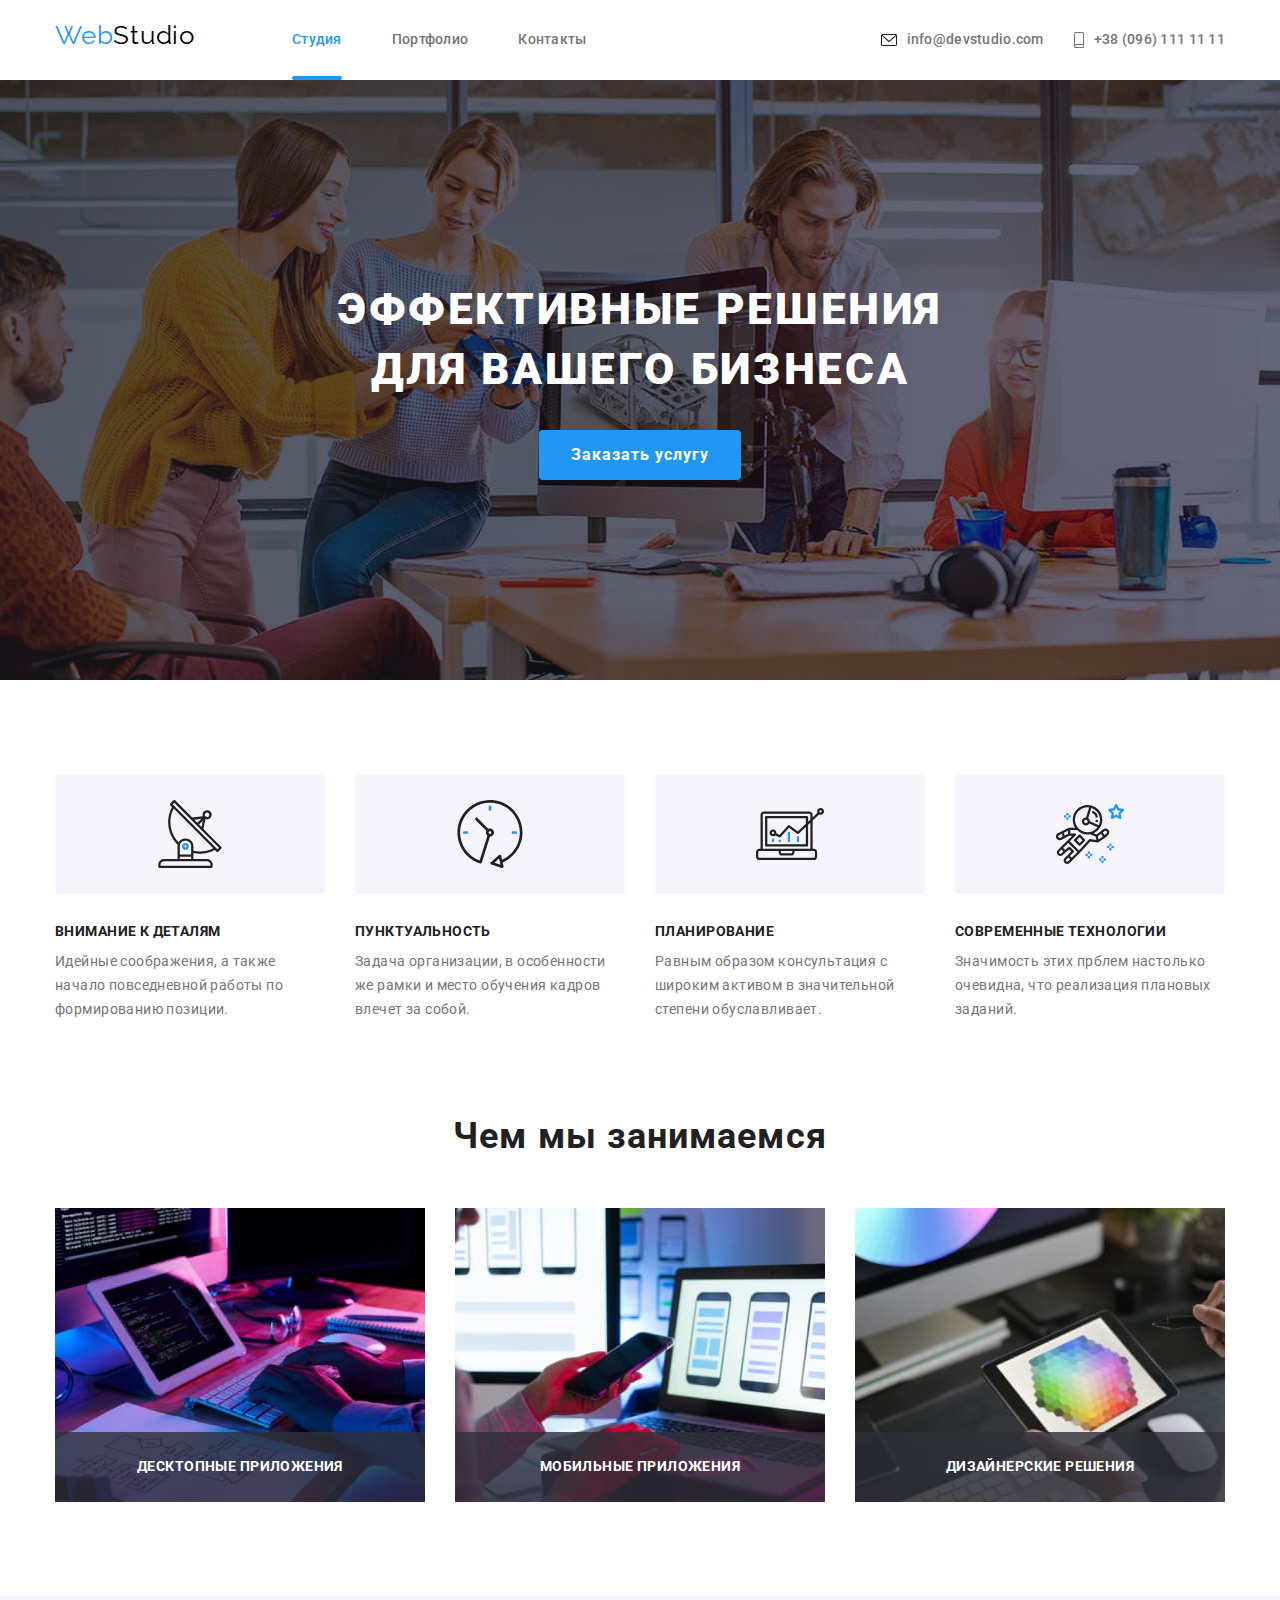
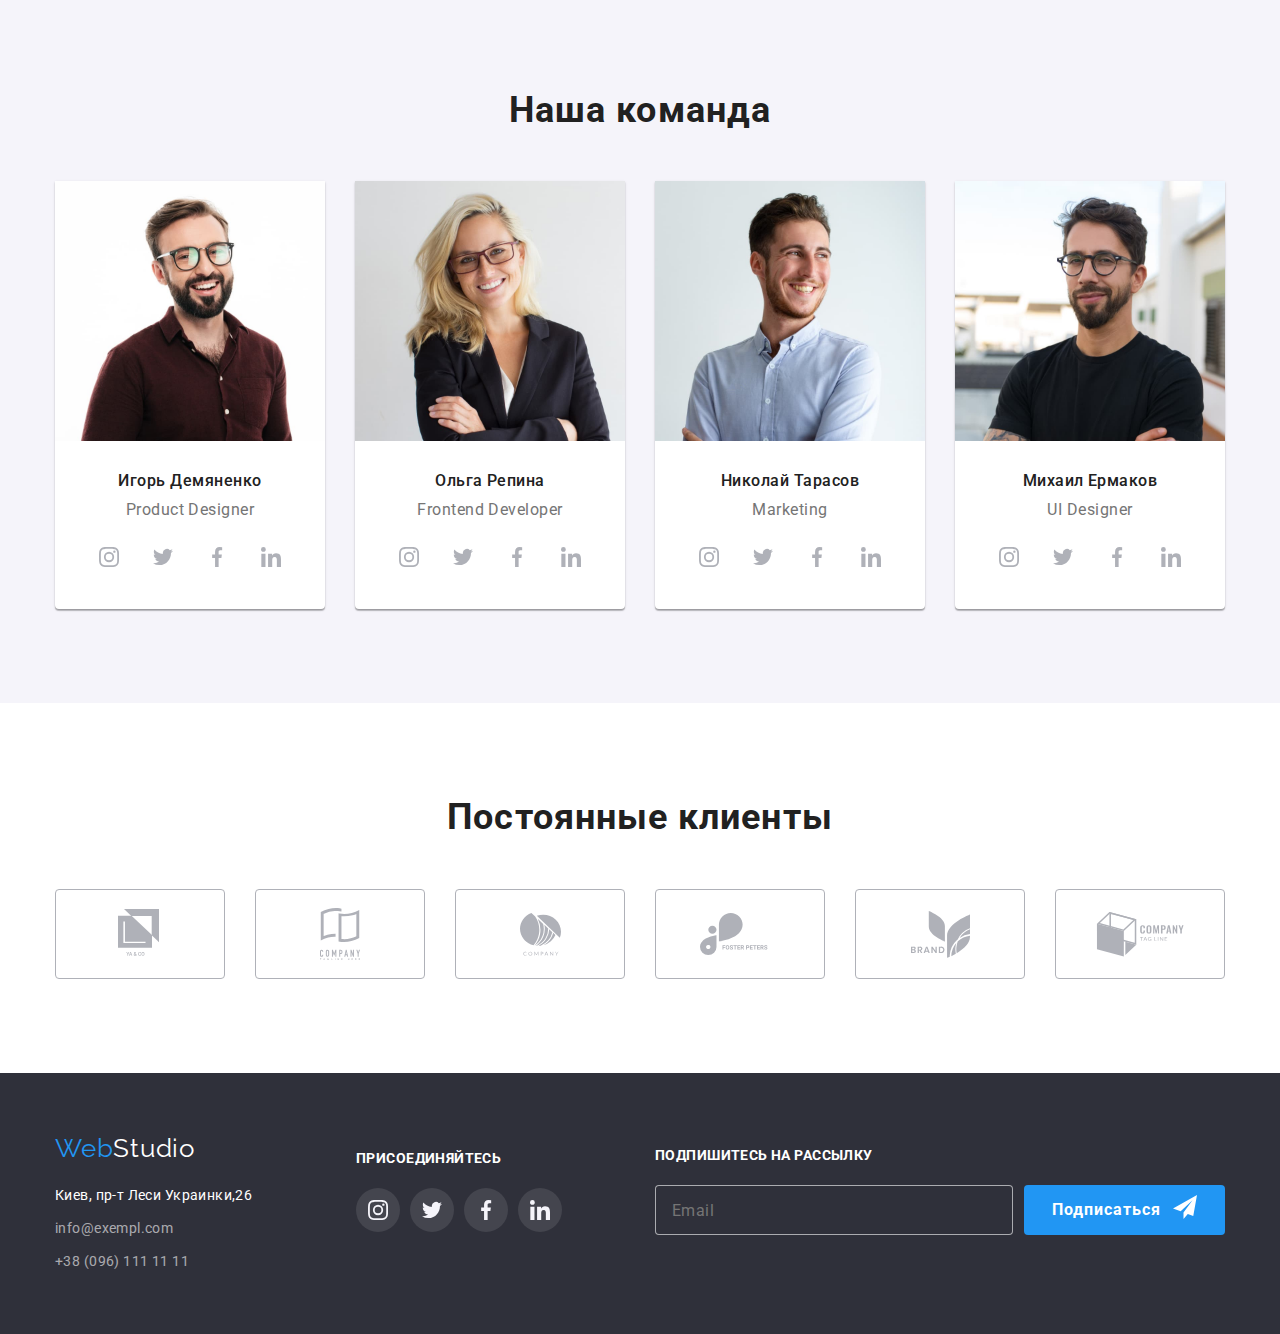
==== index.html @ 0fdde6a4 "activity" ====
<!DOCTYPE html>
<html lang="ru">
  <head>
    <meta charset="UTF-8" />
    <meta name="viewport" content="width=device-width, initial-scale=1.0" />
    <title>Веб студия. Главная</title>
    <link
      href="https://fonts.googleapis.com/css2?family=Raleway:wght@700&family=Roboto:wght@400;500;700;900&display=swap"
      rel="stylesheet"
    />
    <link
      href="https://cdnjs.cloudflare.com/ajax/libs/modern-normalize/1.0.0/modern-normalize.min.css"
      rel="stylesheet"
    />
    <!-- параметр - fallback - заменен параметром swap в линке на гугл фонт.-->
    <!-- link rel="stylesheet" href="./css/normalize.css" /   -->
    <link rel="stylesheet" href="./css/common.css" />
    <link rel="stylesheet" href="./css/main.css" />
    <link rel="stylesheet" href="./css/modal-w-1.css" />
  </head>

  <body>
    <!-- Шапка страницы -->
    <header class="page-header">
      <div class="container page-header__menu-nv">
        <!-- site-nav - Главная навигация -->
        <nav>
          <!-- logo Логотип, всегда ссылка -->
          <a href="./" lang="en" class="logo page-header__logo"
            >Web<span class="logo--black">Studio</span></a
          >
          <!-- site-nav - Ссылки на другие страницы или разделы текущей -->
          <ul class="list page-header__site-nav">
            <li class="page-header__li-site-nav">
              <a class="link page-header__current" href="./index.html"
                >Студия</a
              >
            </li>
            <li class="page-header__li-site-nav">
              <a class="link" href="./html/portfolio.html">Портфолио</a>
            </li>
            <li class="page-header__li-site-nav">
              <a class="link" href="./">Контакты</a>
            </li>
          </ul>
        </nav>

        <!-- aus-nav, Contats -->
        <ul class="page-header__aus-nav list">
          <li class="page-header__ms">
            <a href="mailto:info@devstudio.com" class="link page-header__em">
              <svg class="page-header__icon-em" width="16" height="12">
                <use href="./images/main/sprite-cl-gn.svg#envelope"></use>
              </svg>
              info@devstudio.com
            </a>
          </li>
          <li class="page-header__ms">
            <a href="tel:+380961111111" class="link page-header__sf">
              <svg class="page-header__icon-sf" width="10" height="16">
                <use href="./images/main/sprite-cl-gn.svg#smartphone"></use>
              </svg>
              +38 (096) 111 11 11
            </a>
          </li>
        </ul>
      </div>
    </header>

    <!-- Уникальный контент страницы -->
    <main>
      <!-- Hero - Секция главная -->
      <section class="hero">
        <!--*розташування дає різницю*/-->
        <h1 class="hero-title">
          ЭФФЕКТИВНЫЕ РЕШЕНИЯ<br />
          ДЛЯ ВАШЕГО БИЗНЕСА
        </h1>
        <!-- order - Отображение кнопки  или-->
        <!-- service - Указываем ссыпку  без href=  -->
        <a href="#" class="butn" data-modal-open>Заказать услугу</a>
      </section>
      <!-- section advantage  - Секция преимуществ -->

      <section class="advntg">
        <div class="container">
          <ul class="list ul-advantage">
            <li class="li-advantage list-item-adv antenna">
              <h3 class="advantage-title">ВНИМАНИЕ К ДЕТАЛЯМ</h3>
              <p>
                Идейные соображения, а также начало повседневной работы по
                формированию позиции.
              </p>
            </li>
            <li class="li-advantage list-item-adv clock">
              <h3 class="advantage-title">ПУНКТУАЛЬНОСТЬ</h3>
              <p>
                Задача организации, в особенности же рамки и место обучения
                кадров влечет за собой.
              </p>
            </li>
            <li class="li-advantage list-item-adv diagram">
              <h3 class="advantage-title">ПЛАНИРОВАНИЕ</h3>
              <p>
                Равным образом консультация с широким активом в значительной
                степени обуславливает.
              </p>
            </li>
            <li class="li-advantage list-item-adv astronaut">
              <h3 class="advantage-title">СОВРЕМЕННЫЕ ТЕХНОЛОГИИ</h3>
              <p>
                Значимость этих прблем настолько очевидна, что реализация
                плановых заданий.
              </p>
            </li>
          </ul>
        </div>
      </section>

      <!-- section work -->

      <section class="activity">
        <div class="container">
          <h2 class="section-title">Чем мы занимаемся</h2>
          <ul class="list activity__ul">
            <li class="activity__li img">
              <img
                src="./images/21.jpg"
                alt="Программист за работой, использует планшет, рукопись, набирая команды на клавиатуре."
                width="370"
              />
              <p class="label-work">ДЕСКТОПНЫЕ ПРИЛОЖЕНИЯ</p>
              <!--  -->
            </li>
            <li class="activity__li img">
              <img
                src="./images/22.jpg"
                alt="Человек держит в руках айфон и работает на ноутбуке."
                width="370"
              />
              <p class="label-work">МОБИЛЬНЫЕ ПРИЛОЖЕНИЯ</p>
              <!--  -->
            </li>
            <li class="activity__li img">
              <img
                src="./images/23.jpg"
                alt="Дизайнер держит в руках планшет и выбирает цвет из изображенной палитры цветов."
                width="370"
              />
              <p class="label-work">ДИЗАЙНЕРСКИЕ РЕШЕНИЯ</p>
              <!--  -->
            </li>
          </ul>
        </div>
      </section>

      <!-- section staff -->
      <section class="section-staff">
        <div class="container">
          <!--*розташування дає різницю*/-->
          <h2 class="section-title">Наша команда</h2>
          <ul class="list lu-staff">
            <li class="li-staff outline-staff img">
              <img
                src="./images/31.jpg"
                alt="Фотография Игоря Демяненко Product Designer."
                width="270"
              />
              <div class="staff-pr max-wd">
                <h3 class="staff-title">Игорь Демяненко</h3>
                <p class="staff-p">Product Designer</p>

                <!--soc icon-->
                <ul class="list social">
                  <li class="social__item">
                    <a
                      class="social__link social--link-color"
                      href="https://instagram.com"
                      target="_blank"
                      rel="noopener noreferrer"
                      aria-label="ссылка Инстаграм"
                    >
                      <svg class="social__icon">
                        <use
                          href="./images/main/sprite.svg#instagram-grey"
                        ></use>
                      </svg>
                    </a>
                  </li>
                  <li class="social__item">
                    <a
                      class="social__link social--link-color"
                      href="https://twitter.com"
                      target="_blank"
                      rel="noopener noreferrer"
                      aria-label="ссылка Твиттер"
                    >
                      <svg class="social__icon">
                        <use href="./images/main/sprite.svg#twitter-grey"></use>
                      </svg>
                    </a>
                  </li>
                  <li class="social__item">
                    <a
                      class="social__link social--link-color"
                      href="https://facebook.com"
                      target="_blank"
                      rel="noopener noreferrer"
                      aria-label="ссылка Фейсбук"
                    >
                      <svg class="social__icon">
                        <use
                          href="./images/main/sprite.svg#facebook-grey"
                        ></use>
                      </svg>
                    </a>
                  </li>
                  <li class="social__item">
                    <a
                      class="social__link social--link-color"
                      href="https://linkedin.com"
                      target="_blank"
                      rel="noopener noreferrer"
                      aria-label="ссылка Линкедин"
                    >
                      <svg class="social__icon">
                        <use
                          href="./images/main/sprite.svg#linkedin-grey"
                        ></use>
                      </svg>
                    </a>
                  </li>
                </ul>
              </div>
            </li>
            <!--end soc icon -->
            <li class="li-staff outline-staff img">
              <img
                src="./images/32.jpg"
                alt="Фотография Ольги Репиной Frontend Developer."
                width="270"
              />
              <div class="staff-pr max-wd">
                <h3 class="staff-title">Ольга Репина</h3>
                <p class="staff-p">Frontend Developer</p>

                <!--soc icon-->
                <ul class="list social">
                  <li class="social__item">
                    <a
                      class="social__link social--link-color"
                      href="https://instagram.com"
                      target="_blank"
                      rel="noopener noreferrer"
                      aria-label="ссылка Инстаграм"
                    >
                      <svg class="social__icon">
                        <use
                          href="./images/main/sprite.svg#instagram-grey"
                        ></use>
                      </svg>
                    </a>
                  </li>
                  <li class="social__item">
                    <a
                      class="social__link social--link-color"
                      href="https://twitter.com"
                      target="_blank"
                      rel="noopener noreferrer"
                      aria-label="ссылка Твиттер"
                    >
                      <svg class="social__icon">
                        <use href="./images/main/sprite.svg#twitter-grey"></use>
                      </svg>
                    </a>
                  </li>
                  <li class="social__item">
                    <a
                      class="social__link social--link-color"
                      href="https://facebook.com"
                      target="_blank"
                      rel="noopener noreferrer"
                      aria-label="ссылка Фейсбук"
                    >
                      <svg class="social__icon">
                        <use
                          href="./images/main/sprite.svg#facebook-grey"
                        ></use>
                      </svg>
                    </a>
                  </li>
                  <li class="social__item">
                    <a
                      class="social__link social--link-color"
                      href="https://linkedin.com"
                      target="_blank"
                      rel="noopener noreferrer"
                      aria-label="ссылка Линкедин"
                    >
                      <svg class="social__icon">
                        <use
                          href="./images/main/sprite.svg#linkedin-grey"
                        ></use>
                      </svg>
                    </a>
                  </li>
                </ul>
              </div>
            </li>
            <!--end soc icon -->

            <li class="li-staff outline-staff img">
              <img
                src="./images/33.jpg"
                alt="Фотография Николая Тарасова Marketing."
                width="270"
              />
              <div class="staff-pr max-wd">
                <h3 class="staff-title">Николай Тарасов</h3>
                <p class="staff-p">Marketing</p>

                <!--soc icon-->
                <ul class="list social">
                  <li class="social__item">
                    <a
                      class="social__link social--link-color"
                      href="https://instagram.com"
                      target="_blank"
                      rel="noopener noreferrer"
                      aria-label="ссылка Инстаграм"
                    >
                      <svg class="social__icon">
                        <use
                          href="./images/main/sprite.svg#instagram-grey"
                        ></use>
                      </svg>
                    </a>
                  </li>
                  <li class="social__item">
                    <a
                      class="social__link social--link-color"
                      href="https://twitter.com"
                      target="_blank"
                      rel="noopener noreferrer"
                      aria-label="ссылка Твиттер"
                    >
                      <svg class="social__icon">
                        <use href="./images/main/sprite.svg#twitter-grey"></use>
                      </svg>
                    </a>
                  </li>
                  <li class="social__item">
                    <a
                      class="social__link social--link-color"
                      href="https://facebook.com"
                      target="_blank"
                      rel="noopener noreferrer"
                      aria-label="ссылка Фейсбук"
                    >
                      <svg class="social__icon">
                        <use
                          href="./images/main/sprite.svg#facebook-grey"
                        ></use>
                      </svg>
                    </a>
                  </li>
                  <li class="social__item">
                    <a
                      class="social__link social--link-color"
                      href="https://linkedin.com"
                      target="_blank"
                      rel="noopener noreferrer"
                      aria-label="ссылка Линкедин"
                    >
                      <svg class="social__icon">
                        <use
                          href="./images/main/sprite.svg#linkedin-grey"
                        ></use>
                      </svg>
                    </a>
                  </li>
                </ul>
              </div>
            </li>
            <!--end soc icon -->

            <li class="li-staff outline-staff img">
              <img
                src="./images/34.jpg"
                alt="Фотография Михаила Ермакова UI Designer."
                width="270"
              />
              <div class="staff-pr max-wd">
                <h3 class="staff-title">Михаил Ермаков</h3>
                <p class="staff-p">UI Designer</p>

                <!--soc icon-->
                <ul class="list social">
                  <li class="social__item">
                    <a
                      class="social__link social--link-color"
                      href="https://instagram.com"
                      target="_blank"
                      rel="noopener noreferrer"
                      aria-label="ссылка Инстаграм"
                    >
                      <svg class="social__icon">
                        <use
                          href="./images/main/sprite.svg#instagram-grey"
                        ></use>
                      </svg>
                    </a>
                  </li>
                  <li class="social__item">
                    <a
                      class="social__link social--link-color"
                      href="https://twitter.com"
                      target="_blank"
                      rel="noopener noreferrer"
                      aria-label="ссылка Твиттер"
                    >
                      <svg class="social__icon">
                        <use href="./images/main/sprite.svg#twitter-grey"></use>
                      </svg>
                    </a>
                  </li>
                  <li class="social__item">
                    <a
                      class="social__link social--link-color"
                      href="https://facebook.com"
                      target="_blank"
                      rel="noopener noreferrer"
                      aria-label="ссылка Фейсбук"
                    >
                      <svg class="social__icon">
                        <use
                          href="./images/main/sprite.svg#facebook-grey"
                        ></use>
                      </svg>
                    </a>
                  </li>
                  <li class="social__item">
                    <a
                      class="social__link social--link-color"
                      href="https://linkedin.com"
                      target="_blank"
                      rel="noopener noreferrer"
                      aria-label="ссылка Линкедин"
                    >
                      <svg class="social__icon">
                        <use
                          href="./images/main/sprite.svg#linkedin-grey"
                        ></use>
                      </svg>
                    </a>
                  </li>
                </ul>
              </div>
            </li>
            <!--end soc icon -->
          </ul>
        </div>
      </section>

      <!-- секція клієнтів -->
      <section class="clients">
        <div class="container">
          <h2 class="section-title">Постоянные клиенты</h2>
          <ul class="list clients__list">
            <li class="clients__item">
              <a
                class="clients__link"
                href="./index.html"
                target="_blank"
                rel="noopener noreferrer"
                aria-label="ссылка YA&CO"
              >
                <svg class="clients__icon-o">
                  <use href="./images/main/sprite-cl-gn.svg#logo-1"></use>
                </svg>
              </a>
            </li>

            <li class="clients__item">
              <a
                class="clients__link"
                href="./index.html"
                target="_blank"
                rel="noopener noreferrer"
                aria-label="ссылка COMPANY  TAGLINE HERE"
              >
                <svg class="clients__icon-t">
                  <use href="./images/main/sprite-cl-gn.svg#logo-2"></use>
                </svg>
              </a>
            </li>
            <li class="clients__item">
              <a
                class="clients__link"
                href="./index.html"
                target="_blank"
                rel="noopener noreferrer"
                aria-label="ссылка COMPANY"
              >
                <svg class="clients__icon-th">
                  <use href="./images/main/sprite-cl-gn.svg#logo-3"></use>
                </svg>
              </a>
            </li>
            <li class="clients__item">
              <a
                class="clients__link"
                href="./index.html"
                target="_blank"
                rel="noopener noreferrer"
                aria-label="ссылка FOSTER PETERS"
              >
                <svg class="clients__icon-fr">
                  <use href="./images/main/sprite-cl-gn.svg#logo-4"></use>
                </svg>
              </a>
            </li>
            <li class="clients__item">
              <a
                class="clients__link"
                href="./index.html"
                target="_blank"
                rel="noopener noreferrer"
                aria-label="ссылка BREND"
              >
                <svg class="clients__icon-fv">
                  <use href="./images/main/sprite-cl-gn.svg#logo-5"></use>
                </svg>
              </a>
            </li>
            <li class="clients__item">
              <a
                class="clients__link"
                href="./index.html"
                target="_blank"
                rel="noopener noreferrer"
                aria-label="ссылка COMPANY TAG LINES"
              >
                <svg class="clients__icon-sx">
                  <use href="./images/main/sprite-cl-gn.svg#logo-6"></use>
                </svg>
              </a>
            </li>
          </ul>
        </div>
      </section>
      <!---->
    </main>

    <!-- Подвал страницы -->
    <footer class="page-footer">
      <div class="container flexbox">
        <!-- Адрес и контакты -->
        <div class="block-adr">
          <a href="./" lang="en" class="logo page-footer__logo"
            >Web<span class="logo--white">Studio</span></a
          >
          <address class="block-adr__address">
            <span>Киев, пр-т Леси Украинки,26</span>
            <a href="mailto:info@exempl.com" class="block-adr__aus-footer"
              >info@exempl.com</a
            >
            <a href="tel:+380961111111" class="block-adr__aus-footer"
              >+38 (096) 111 11 11</a
            >
          </address>
        </div>
        <!-- соц. контакты, ПРИЗИВ -->
        <div>
          <div class="list soccontact">
            <b class="soccontact__title">ПРИСОЕДИНЯЙТЕСЬ</b>

            <div class="flexbox">
              <ul class="list socialf">
                <li class="socialf__item">
                  <a
                    class="socialf__link socialf--link-color"
                    href="https://instagram.com"
                    target="_blank"
                    rel="noopener noreferrer"
                    aria-label="ссылка Инстаграм"
                  >
                    <svg class="socialf__icon">
                      <use href="./images/main/sprite.svg#instagram-grey"></use>
                    </svg>
                  </a>
                </li>
                <li class="socialf__item">
                  <a
                    class="socialf__link socialf--link-color"
                    href="https://twitter.com"
                    target="_blank"
                    rel="noopener noreferrer"
                    aria-label="ссылка Твиттер"
                  >
                    <svg class="socialf__icon">
                      <use href="./images/main/sprite.svg#twitter-grey"></use>
                    </svg>
                  </a>
                </li>
                <li class="socialf__item">
                  <a
                    class="socialf__link socialf--link-color"
                    href="https://facebook.com"
                    target="_blank"
                    rel="noopener noreferrer"
                    aria-label="ссылка Фейсбук"
                  >
                    <svg class="socialf__icon">
                      <use href="./images/main/sprite.svg#facebook-grey"></use>
                    </svg>
                  </a>
                </li>
                <li class="socialf__item">
                  <a
                    class="socialf__link socialf--link-color"
                    href="https://linkedin.com"
                    target="_blank"
                    rel="noopener noreferrer"
                    aria-label="ссылка Линкедин"
                  >
                    <svg class="socialf__icon">
                      <use href="./images/main/sprite.svg#linkedin-grey"></use>
                    </svg>
                  </a>
                </li>
              </ul>
            </div>
          </div>
        </div>
        <div class="list telegram-contact">
          <b class="telegram-title">ПОДПИШИТЕСЬ НА РАССЫЛКУ</b>
          <div class="body-telegram">
            <form action="#" id="form" method="POST">
              <label for="user-telegram">
                <input
                  type="telegram"
                  name="user-telegram"
                  id="user-telegram"
                  class="box-telegram font-telegram"
                  placeholder="Email"
                  pattern="^[a-z\s]+@"
                  autocomplete="off"
                  required
                />
              </label>

              <form action="https://web.telegram.org">
                <button type="submit" class="filter-btn__btn-p">
                  Подписаться
                  <svg class="icon-send" width="24" height="24">
                    <use href="./images/main/sprite-form.svg#icon-send"></use>
                  </svg>
                </button>
              </form>
            </form>
          </div>
        </div>
      </div>
    </footer>

    <!-- модальне вікно, скрипт JS в modal.js-->

    <div class="backdrop is-hidden" data-modal>
      <div class="modal-w">
        <div class="content-modal">
          <button class="button__modal-close" data-modal-close="">
            <svg class="icon-modal-close" width="11" height="11">
              <use href="./images/main/sprite-cl-gn.svg#closelink"></use>
            </svg>
          </button>
          <p class="modal-title">Оставьте свои данные, мы вам перезвоним</p>

          <!--  ***  ***   -->
          <form action="#" method="POST">
            <div class="flexbox-modal">
              <label for="user-name" class="form">
                <!-- for="user-name" відповідний  id="user-name"  -->
                <span class="form__field">Имя</span>
                <input
                  type="user-name"
                  name="user-name"
                  id="user-name"
                  class="form__input form__field-m"
                  placeholder=" "
                  pattern="^[A-Za-zА-Яа-яЁё\s]+$"
                  autocomplete="off"
                  required
                />
                <svg
                  class="form__field-icon form--black-shedow"
                  width="18"
                  height="18"
                >
                  <use
                    href="./images/main/sprite-form.svg#person-black-18dp"
                  ></use>
                </svg>
              </label>

              <label for="user-tel" class="form">
                <span class="form__field">Телефон</span>
                <input
                  type="user-tel"
                  name="user-tel"
                  id="user-tel"
                  class="form__input form__field-m"
                  placeholder=""
                  pattern="\+?[0-9\s\-\(\)]+"
                  autocomplete="off"
                  required
                />
                <!--  value="tel:+380"   -->
                <svg
                  class="form__field-icon form--black-shedow"
                  width="18"
                  height="18"
                >
                  <use
                    href="./images/main/sprite-form.svg#phone-black-18dp"
                  ></use>
                </svg>
              </label>

              <label for="user-email" class="form">
                <span class="form__field">Почта</span>
                <input
                  type="user-email"
                  name="user-email"
                  id="user-email"
                  class="form__input form__field-m"
                  placeholder=" "
                  pattern="([a-z0-9_-]+\.)*[a-z0-9_-]+@[a-z0-9_-]+(\.[a-z0-9_-]+)*\.[a-z]{2,6}$"
                  autocomplete="off"
                  required
                />
                <svg
                  class="form__field-icon form--black-shedow"
                  width="18"
                  height="18"
                >
                  <use
                    href="./images/main/sprite-form.svg#email-black-18dp"
                  ></use>
                </svg>
              </label>

              <label for="user-message" class="form">
                <span class="form__field">Комментарий</span>
                <textarea
                  class="form__input form__input-message form__field-m"
                  type="user-message"
                  id="user-message"
                  name="user-message"
                  placeholder="Введите текст"
                ></textarea>
              </label>
            </div>
            <!-- <label for="checkbox" class="checkbox-label"> 
              <input type="checkbox" class="checkbox visually-hidden" id="checkbox" checked /> -->
            <!--<div class="fieldset">
                  <input type="radio" name="" id="" />
                  <input type="radio" name="" id="" />
                  <input type="radio" name="" id="" />
                  </div> -->
            <!--<input type="range" min="10" max="40" step="5" name="" id="" value="20"/> -->
            <!--<input type="number" name="" id="" /> -->
            <!--<select name="" id="">
                    <option value="">1</option>"></option>
                    <option value="">2</option>"></option>
                    <option value="">3</option>"></option>
                  </select> -->
            <div>
              <label for="user-checkbox" class="form form__input-checkbox">
                <input
                  class="form__input form__input-checkbox visually-hidden form__checkbox form__field checked"
                  type="user-checkbox"
                  name="user-checkbox"
                  id="user-checkbox "
                />

                <svg class="form__checkbox" width="16" height="16">
                  <use href="./images/main/sprite-form.svg#icon-checkbox"></use>
                  <!-- class="form__checkbox visually-hidden form__check"-->
                </svg>
                <svg
                  class="form__check visually-hidden form__checkbox"
                  width="16"
                  height="16"
                >
                  <use href="./images/main/sprite-form.svg#icon-check"></use>
                </svg>

                <span class="form form__text-checkbox"
                  >Соглашаюсь с рассылкой и принимаю
                  <a href="#" class="form form--link-accent"
                    >Условия договора</a
                  ></span
                >
                <div class="checked"></div>
              </label>
            </div>
            <!--  <button type="button" data-modal-close>закрить</button> -->
            <button type="submit" class="butn butn__shedow butn__submit">
              Отправить
            </button>
          </form>
        </div>
        <!--  *** end ***   -->
      </div>
    </div>

    <!--  скрипт JS в modal.js    -->
    <script src="./js/modal.js"></script>
  </body>
</html>

<!-- абсолютные пути
                  <img src="https://www.figma.com/file/VQ02IIL57fc33U4GP1WEdf/Web-Studio-Version-2.0?node-id=1572%3A136"
                
                  <img src="https://www.figma.com/file/VQ02IIL57fc33U4GP1WEdf/Web-Studio-Version-2.0?node-id=1572%3A141"
             
                  <img src="https://www.figma.com/file/VQ02IIL57fc33U4GP1WEdf/Web-Studio-Version-2.0?node-id=1572%3A146"
    
                  <img src="https://www.figma.com/file/VQ02IIL57fc33U4GP1WEdf/Web-Studio-Version-2.0?node-id=1572%3A155"
                  
                  <img src="https://www.figma.com/file/VQ02IIL57fc33U4GP1WEdf/Web-Studio-Version-2.0?node-id=1572%3A183"
               
                  <img src="https://www.figma.com/file/VQ02IIL57fc33U4GP1WEdf/Web-Studio-Version-2.0?node-id=1572%3A211"
               <img src="https://www.figma.com/file/VQ02IIL57fc33U4GP1WEdf/Web-Studio-Version-2.0?node-id=1572%3A239"  -->
---- css/common.css ----
:root {
  /*як селектор html для index.html
  Робимо об'яву своїх перемінних:*/
  --primary-text-color: #212121;
  --title-text-color: #757575;
  --accent-color: #2196f3;
  --primary-white-color: #ffffff;

  --secondary-bckgr-color: #2f303a;
  --secondary-grey-color: rgba(255, 255, 255, 0.6);
  --social-grey-color:  rgba(255, 255, 255, 0.1);
  --field-color:  rgba(47, 48, 58, 0.8);
  --thumb-c-color: rgba(33, 150, 243, 0.9);  /* Голубой #2196f3 (33, 150, 243) 90% */
 
  --secondary-black-color: #000000;
  --button-bckgr-color: #f5f4fa;
  --social-color: #AFB1B8;
  --no-color: #00; /* 00 - полностью прозрачный */
  --noel-color: rgba(0, 0, 0, 0.1);
  --butn-background: #E5E5E5;

  --timing-function:  cubic-bezier(0.4, 0, 0.2, 1);
}


body {
  background-color: var(--primary-white-color);
  color: var(--title-text-color);

  font-family: Roboto, Raleway, sans-serif;
  /*щрифт без насічок*/
  /*letter-spacing: 0.15em;   Унаслідковуване*/
}

.container {
  /*  центрування  */
  /*margin: 0 auto;*/
  margin-left: auto;
  margin-right: auto;
  width: 1200px; /* 1170 + 15 + 15 */
  padding-left: 15px;
  padding-right: 15px;


  /*outline: 2px solid tomato; /* слой */
  /* background-color: #fffbbb; / завжди використовуватити в роботі з container*/
}
.page-header{
  
}
/*  margin: 0 auto;  */

img {
  /*зняти margin в картиках*/
  display: block;
  max-width: 100%;
  height: auto;
}
a {
  text-decoration: none;
}

/*{ display: inline-block; /Превращает любой элемент в строчный, простой  текст */

/**** Site-nav  */
.page-header__menu-nv {
  position: relative;     /*модальне вікго ? */
  display: flex;
  height: 80px;
  align-items: center;
}

.list {
  padding: 0; /* або пройтись через ліву крайню кнопку в F12 */
  margin: 0; /* або пройтись через ліву крайню кнопку в F12 */
           
  /* class для сброса стиля, например, точек при uL 
  и link для можно так же. M.2,Веб.З: 1.42.20 */
  list-style: none; 
}

/* logo */
.logo {
  display: inline-flex;
  color: var(--accent-color);
  font-family: Raleway, cursive;
  font-size: 26px;
  line-height: 1.19;
  /* identical to box height */
  letter-spacing: 0.03em;
  text-decoration: none; /*праює тільки зі ссилками*/
 }
 .page-header__logo{
    margin-right: 93px; 
  }

.logo--black {
    color: var(--secondary-black-color);
}

.page-header__site-nav .link,
.page-header__aus-nav .link {
  
  display: block;
  align-items: center;
  padding-top: 32px;
  padding-bottom: 32px;

  color: var(--title-text-color);

  font-weight: 500;
  font-size: 14px;
  line-height: 1.14;
  letter-spacing: 0.02em;
}
/* очистка крайньої геометрії, 3-й варіант*/
.page-header__site-nav .page-header__li-site-nav + .page-header__li-site-nav { 
   margin-left: 50px; 
}

.page-header__site-nav {
  display: inline-flex;
}
.page-header__site-nav .page-header__current{
  display: block; /* зняти зазор перед елементом справа (для inline block - не застосовується)*/
  color: var(--accent-color);
  transition: color 250ms  var(--timing-function),
              opacity 250ms  var(--timing-function);
}
.page-header__site-nav .link:hover,
.page-header__site-nav .page-header__current:focus {
  color: var(--accent-color);
  text-decoration: none; /*праює тільки зі ссилками*/

}

/* контакти:іконки mail-tel */
/* svg */

.page-header__icon-em {        /* <swg> */
  margin-right: 10px;
  /*width: 16px;
  height: 12px;*/
  fill: var(--primary-text-color);

}
.page-header__em {             /* <a> */
  display: flex;
  align-items: center;
}

.page-header__icon-sf {        /* <swg> */
  margin-right:10px;   
  /*width: 10px;
  height: 16px;*/
  fill: var(--title-text-color); /* перед цим з sprite.svg видалити fill */
}   
.page-header__sf {            /* <a> */
  display: flex;
  align-items: center;
}

.page-header__ms {    /* <li>  */
  display: flex;  
  align-items: center; 
 /* background-color: var(--social-grey-color);*/
 }

.page-header__ms .link  {
  display: flex;  /* зняти зазор перед елементом справа (для inline block - не застосовується) */
  padding-top: 32px;
  padding-bottom: 32px;
  align-items: center;
}
.page-header__aus-nav {     /* <ul> */
  display: flex;
  margin-left: auto;
}
.page-header__aus-nav .page-header__ms + .page-header__ms {    /* <li>  */
  margin-left: 30px;

}

.page-header__aus-nav .page-header__em:hover .page-header__icon-em,
.page-header__aus-nav .page-header__sf:hover .page-header__icon-sf {
  fill: var(--accent-color);
  transition: fill 250ms  var(--timing-function),
  opacity 250ms  var(--timing-function);
}
.page-header__aus-nav .page-header__em:hover, 
.page-header__aus-nav .page-header__em:focus, 
.page-header__aus-nav .page-header__sf:hover,
.page-header__aus-nav .page-header__sf:focus {
 color: var(--accent-color);
}

/* :: finger і підкреслювання */
/*.finger::after {
  background-image: url("../images/finger.svg");    /*фонове зображення  /
  fill: var(--social-color); / перед цим з sprite.svg видалити fill /
}
.finger:hover::after {
  background-image: url("../images/finger.svg");
  fill: var(--accent-color);
}    */

 /*.menu-link .current:hover::after {
  content: ""; /*обовязкова властивысть псевдоелемента, для йоно створення досить залишити пустим*/
  /*position: absolute; /* ! на предка назначити  position: relative;*/
 /* position: relative;
      display: flex;
      left: 453px;
  bottom: 0;
  width: 49px;
  height: 4px;
  background-color: var(--accent-color);
    outline: 1px solid tomato; /* слой /
  border-radius: 2px; */
 
.page-header__li-site-nav{
  position: relative;
 }
.page-header__current::after {   /* клас з   <a class="link current" href="./index.html">Студия</a> */
  content: "";
  position: absolute; /* ! на батька задати ссилку  position: relative; +++ -> вище */
  width: 100%;
  height: 4px;
  left:0;
  bottom:0;
  background: var(--accent-color);
  border-radius: 2px; 
  align-items: center;
}
  

/* main */
/* end main */


/*  footer,  для portfolio, index */
.flexbox {
  display: flex;
}
/*footer background #2F303A*/

.page-footer {
     /*  центрування  */
    /*margin: 0 auto;*/
  margin left: auto;
  margin right: auto;
  margin-top: 0;
  margin-bottom: 0;
  padding-top: 60px;
  padding-bottom: 60px;
/*  padding-left: 15px;
  padding-right: 15px; */
  background-color: var(--secondary-bckgr-color);
  color: var(--primary-white-color);
}
.block-adr{
  display: block;
  direction: column;
}

/* logo */
.page-footer__logo{
  margin-right: 93px;
} 
.logo--white {
  color: var(--primary-white-color);
}

/* address */
.block-adr__address {
  width: 231px;
  margin-right: 70px;
  margin-top: 20px;
  font-style: normal;
  font-weight: 400;
  font-size: 14px;
  line-height: 1.71; /* or 171% */
  letter-spacing: 0.03em;
}
.block-adr__aus-footer {
  display: block;
  margin-top: 9px; 
  color: var(--secondary-grey-color);
  direction: column;
  transition: color 250ms  var(--timing-function),
  opacity 250ms  var(--timing-function);
}
.block-adr__aus-footer:hover,
.block-adr__aus-footer:focus {
  /*ефект наведення M.2,Веб.З: 1.47.20 */
  color: var(--accent-color);
}
.soccontact{
  /* padding-top: 75px;
 padding-bottom: 97px; */
 width: 206px;
 margin-top: 15px;
 margin-bottom: 34px;
 margin-right: 93px;
} 
.soccontact__title {
margin-top: 0;
/*margin-bottom: 20px;*/
font-weight: 700;
font-size: 14px;
line-height: 1.45;
letter-spacing: 0.03em;
 color: var(--primary-white-color);
}

/***  сщціальні  компоненти  ***/

.socialf {
  /* позиціонуємо елементи <ul>  в ряд, Практ. №8 1.50.59 */
  display: flex;
  justify-content: center; 
  padding-bottom: 0; 
  margin-top: 20px;
}
.socialf__item:not(:last-child) {
  /* елементи <li> */
  margin-right: 10px;
}
.socialf__icon {
  /* іконка <svg>*/
  height: 20px;
  width: 20px;
  fill: var(--button-bckgr-color); /* перед цим з sprite.svg видалити fill */
  transition: fill 250ms  var(--timing-function), 
  opacity 250ms var(--timing-function);
}
 .socialf__link{
  /* ссилка <a> */
  display: flex;
  justify-content: center;
  align-items: center;
  width: 44px;
  height: 44px;
  border-radius: 50%;
}
.socialf--link-color{
  background-color: var(--social-grey-color);
  transition: background-color 250ms  var(--timing-function),
  opacity 250ms  var(--timing-function);
  /*  background-color: var(--primary-white-color); */
}
.socialf__link:hover {
  /* задаємо колір на ссилку при hover, Практ. №8 2.04.20  */
  background-color: var(--accent-color);
}
.socialf__item .socialf__link:hover .socialf__icon {
    /* hover на ссилку */
  fill: var(--primary-white-color);
}

/*  .social {
 fill: var(--accent-color);
} */

.telegram-contact{
  /* padding-top: 75px;
 padding-bottom: 97px; */
 width: 570px;
 height: 86px;
 margin-top: 12px;

} 
.telegram-title {
margin-top: 0;
left: 0;
/*margin-bottom: 20px;*/
font-weight: 700;
font-size: 14px;
line-height: 1.45;
letter-spacing: 0.03em;
 color: var(--primary-white-color);
}
.body-telegram {
    display: flex ;
    position: relative;
    padding-top: 20px;
  }
  
 .box-telegram {
   display: flex ;
  position: relative;
  width: 358px;
  height: 50px;
  margin-right: 12px;
  border: 1px solid rgba(255, 255, 255, 0.6);
  background-color: var(--secondary-bckgr-color);
  box-sizing: border-box;
  border-radius: 4px;
  padding-left: 16px ;
}
.font-telegram {
  font-size: 16px;
  line-height: 1.25;
  display: flex;
  align-items: center;
  letter-spacing: 0.03em;
  color: rgba(255, 255, 255, 0.6);
  }


.filter-btn__btn-p {
  display: flex; /*щоб розвернути в горизонталь і запрацювали  padding горизонталі */
  position: absolute;
  right: 0;
  bottom: 0;
  width: auto;
  height: 50px;
  border-radius: 4px;
  padding-left: 28px; 
  padding-right: 28px ;
 
  padding-top: 10px;
  padding-bottom: 10px;
  justify-content: center;
  border-style: none;
  /* border-color робимо прозорим якщо border є  transparent ; opacity: 0.5; */

  color: var(--primary-white-color);
  background-color: var(--accent-color);

  font-weight: 700;
  font-size: 16px;
  line-height: 1.87;
  letter-spacing: 0.06em;

  text-align: center;
  transition: background-color 250ms var(--timing-function),
    color 250ms var(--timing-function), opacity 250ms var(--timing-function);
}
  .icon-send {
   display: inline-block; 
   fill: var(--primary-white-color);
   margin-left: 12px;
   transition: fill 250ms var(--timing-function), opacity 250ms var(--timing-function);
}

.filter-btn__btn-p:hover,
.filter-btn__btn-p:focus {
  background-color: var(--accent-color);
  color: var(--secondary-grey-color);
  fill: var(--secondary-grey-color);
}
---- css/main.css ----
/*hero*/
h1 {
  font-weight: 900;
  font-size: 44px;
  line-height: 1.36; /* or 136% */
  text-align: center;
  letter-spacing: 0.06em;
}

.hero-title {
  margin-top: 0;
  margin-bottom: 0;
}

.hero {
  /* height: 600px; центрування  margin: 0 auto; */
  margin-left: auto;
  margin-right: auto;
  padding-top: 200px;

  text-align: center; /*від цього елемента унаслідує .hero-title та .button */
  max-width: 1600px;
  height: 600px;
  outline: 1px, solid, blacK;
  background-image: linear-gradient(
      to right,
      rgba(33, 38, 48, 0.5),
      rgba(23, 23, 46, 0.3)
    ),
    url("../images/main/main-jpeg.jpg");
  background-position: center;
  background-repeat: no repeat;
  background-size: cover;
  background-color: var(--secondary-bckgr-color);
  color: var(--primary-white-color);

  /*background-color: #tomato; / завжди використовуватити в роботі з container*/
  /*margin-bottom: 100px; / margin, padding допоміжно використовуватити в роботі */
}

/* button - Системи кнопок M.2,Веб.З: 2.09.40 */
.hero a {
  text-decoration: none; /*праює тільки зі ссилками*/
}

.butn {
  display: inline-block; /*щоб розвернути в горизонталь і запрацювали  padding горизонталі */
  position: relative;
  width: auto;
  height: 50px;
  border-radius: 4px;
  padding-left: 32px;
  padding-right: 32px;
  padding-top: 10px;
  padding-bottom: 10px;
  margin-top: 30px;
  justify-content: center;
  border-style: none;
  /* border-color робимо прозорим якщо border є  transparent ; opacity: 0.5; */

  color: var(--primary-white-color);
  background-color: var(--accent-color);

  font-weight: 700;
  font-size: 16px;
  line-height: 1.87;
  letter-spacing: 0.06em;

  text-align: center;
  transition: background-color 250ms var(--timing-function),
    color 250ms var(--timing-function), opacity 250ms var(--timing-function);
}
.butn:hover,
.butn:focus {
  background-color: var(--accent-color);
  color: var(--secondary-grey-color);
}

section {
  color: var(--primary-text-color);
}

/* section advantage */
.advntg {
  padding-top: 94px;
}

.list-item-adv::before {
  width: 270px;
  height: 120px;
  margin: 0;
  margin-bottom: 30px;
  /* border-radius: ;
/* box-shadow: ;*/
  display: block;
  content: ""; /*обовязкова властивысть псевдоелемента, для йоно створення досить залишити пустим*/
  /*  border: 1px solid var(--accent-color); /* рамка */
  /*  outline: 1px solid red;*/

  background-size: 25%;
  background-repeat: no-repeat;
  background-position: center;
  background-color: var(--button-bckgr-color);
  border-radius: 4px;
  /* outline: 2px solid teal; /* слой */
}
.antenna::before {
  background-image: url("../images/main/icon-advntg/antenna.svg"); /*фонове зображення*/
}
.clock::before {
  background-image: url("../images/main/icon-advntg/clock.svg"); /*фонове зображення*/
}
.diagram::before {
  background-image: url("../images/main/icon-advntg/diagram.svg"); /*фонове зображення*/
}
.astronaut::before {
  background-image: url("../images/main/icon-advntg/astronaut.svg"); /*фонове зображення*/
}
/*.list-item-adv:nth child (4)::before{
  background-image: url("../images/main/icon-advntg/antenna.svg");} /*com* фонове зображення*/

.advantage-title {
  margin-top: 0;
  margin-bottom: 0;
  color: var(--primary-text-color);

  font-weight: 700;
  font-size: 14px;
  line-height: 1.14;
  letter-spacing: 0.03em;

  /* background-color: tomato; / завжди використовуватити в роботі з container*/
  /*margin-bottom: 100px; / margin, padding допоміжно використовуватити в роботі */
}

p {
  margin-top: 10px;
  margin-bottom: 0;

  color: var(--title-text-color);

  font-weight: 400;
  font-size: 14px;
  line-height: 1.71;
  letter-spacing: 0.03em;
}
.ul-advantage {
  display: flex; /*багатострочний flex контейнер для ul*/
  flex-wrap: wrap; /*перенос li-елементів строки*/
  /* align-items: center; */
  /* justify-content: center;  /створює проблему пустого місця*/
  /* max-lines: ; */
  /* background-color: teal;*/
  padding-top: 0;
}
.ul-advantage .li-advantage {
  /* width: 23.125%;  width: 270px; */
  width: calc((100% - 30px * 3) / 4);
  vertical-align: top;
  margin-bottom: 30px;
  margin-right: 30px;

  /* padding-bottom: 94px; */
  /*background-color: lightcoral;*/
}
.li-advantage:nth-child(4n) {
  margin-right: 0px; /* зносимо правий margin у 4-го елемента */
}
.li-advantage:nth-last-child(-n + 4) {
  margin-bottom: 0px; /* зносимо нижні margin у 4-х останніх елементів */
  padding-bottom: 94;
}
/*.li-advantage:not(nth-last-child(-n + 4)) { margin-bottom: 30px; } / встановлюєм margin всім крім 4-го елемента */

/*.ul-advantage .li-advantage {   margin-right: ;  }  */
/*.ul-advantage .li-advantage:last-child { margin-right: 0px;  } */
/*.ul-advantage .li-advantage:not(:last-child) {margin-right: 40px; } */
.ul-advantage .li-advantage + .li-advantage {
  /*сeлектор сусіда for display: flex | inline-flex*/
  /* color: */
}

/* section work */
.section-title {
  margin-top: 0;
  margin-bottom: 50px;
  padding-bottom: 0;
  color: var(--primary-text-color);

  font-weight: 700;
  font-size: 36px;
  line-height: 1.16;
  text-align: center;
  letter-spacing: 0.03em;
}
/*.section-work {
  margin-top: 0;
  margin-bottom: 94;}
/*  background-color: orchid; /* завжди використовуватити в роботі з conteiner*/

/* Заголовки з padding */

/* рамка */
.activity {
  /* outline: 2px solid tomato;  */
  /*border: 1px transparent var(--button-bckgr-color); /* рамка */
  padding-top: 94px;
  padding-bottom: 94px;
  margin-bottom: 0;
  /* float: left; */
}
.activity__ul {
  position: relative;
  display: flex; /*багатострочний flex контейнер для ul*/
  flex-wrap: wrap; /*перенос li-елементів строки*/
  /* background-color: yellow; */
}

.activity__ul .activity__li {
  /* width: 370px;*/
  width: calc((100% - 30px * 2) / 3);
  margin-right: 30px;
  margin-bottom: 30px;
}
/* структурні псевдокласи */
.activity__ul .activity__li:nth-child(3n) {
  margin-right: 0px; /* зносимо правий margin у 3-го елемента */
}
.activity__ul .activity__li:nth-last-child(-n + 3) {
  margin-bottom: 0px; /* зносимо нижні margin у 3-х останніх елементів */
}

.label-work {
  position: absolute; /* ! на батька задати ссилку  position: relative;*/
  height: 70px;
  width: calc((100% - 30px * 2) / 3);
  bottom: 0;
  padding-top: 27px;
  padding-bottom: 27px;
  margin-top: 0;

  background-color: var(--field-color);
  color: var(--primary-white-color);
  font-weight: 700;
  font-size: 14px;
  line-height: 1.14;
  text-align: center;
  letter-spacing: 0.03em;
}
/* section staff  */
/* Заголовки + padding */

.section-staff {
  margin-top: 0;
  margin-bottom: 0;
  padding-top: 94px;
  padding-bottom: 94px;
  background-color: var(--button-bckgr-color);

  /* background-color: olive; /* завжди використовуватити в роботі з container*/
}

.outline-staff {
  /* рамка */
  /*  outline: 2px solid red;*/
  border: 1px transparent var(--button-bckgr-color);
  padding: 0;

  /*  float: left;*/
}

.lu-staff {
  display: flex; /*багатострочний flex контейнер для ul*/
  flex-wrap: wrap; /*перенос li-елементів строки*/
  /* background-color: rgb(99, 132, 194);*/
}
.lu-staff .li-staff {
  width: calc((100% - 30px * 3) / 4);
  /* width: 23.125%; */
  /* width: 270px;*/
  margin-right: 30px;
  margin-bottom: 30px;
  background-color: var(--primary-white-color);
  box-shadow: 0px 1px 3px rgba(0, 0, 0, 0.12), 0px 1px 1px rgba(0, 0, 0, 0.14),
    0px 2px 1px rgba(0, 0, 0, 0.2);
  border-radius: 0px 0px 4px 4px;
  transition: box-shadow 250ms var(--timing-function);
}
/* структурні псевдокласи */
.lu-staff .li-staff:nth-child(4n) {
  margin-right: 0px; /* зносимо правий margin у 4-го елемента */
}
.lu-staff .li-staff:nth-last-child(-n + 4) {
  margin-bottom: 0px; /* зносимо нижні margin у 4-х останніх елементів */
}
.max-wd {
  max-width: 100%;
}
.staff-pr {
  padding-top: 30px;
  padding-bottom: 30px;
}

.staff-title {
  margin-bottom: 0px;
  margin-top: 0px;
  text-align: center;
  color: var(--primary-text-color);

  font-weight: 500;
  font-size: 16px;
  line-height: 1.19;
  letter-spacing: 0.03em;
}

.staff-p {
  margin-top: 10px;
  margin-bottom: 16px;
  text-align: center; /*від цього елемента унаслідує  */
  color: var(--title-text-color);

  font-weight: 400;
  font-size: 16px;
  line-height: 1.19;
  letter-spacing: 0.03em;
}
/***  сщціальні  компоненти  див. common.css !!! ***/
/***  сщціальні  компоненти  ***/
.social {
  /* позиціонуємо елементи <ul>  в ряд, Практ. №8 1.50.59 */
  display: flex;
  justify-content: center;
}
.social__item:not(:last-child) {
  /* елементи <li> */
  margin-right: 10px;
}
.social__icon {
  /* іконка <svg>*/
  height: 20px;
  width: 20px;
  fill: var(--social-color); /* перед цим з sprite.svg видалити fill */
  transition: fill 250ms var(--timing-function),
    opacity 250ms var(--timing-function);
}
.social__link {
  /* ссилка <a> */
  display: flex;
  justify-content: center;
  align-items: center;
  width: 44px;
  height: 44px;
  border-radius: 50%;
}
.social--link-color {
  background-color: var(--primary-white-color);
  transition: background-color 250ms var(--timing-function),
    opacity 250ms var(--timing-function);
}
.social__link:hover {
  /* задаємо колір на ссилку при hover, Практ. №8 2.04.20  */
  background-color: var(--accent-color);
}
.social__item .social__link:hover .social__icon {
  /* hover на ссилку */
  fill: var(--primary-white-color);
}

/*  .social {
 fill: var(--accent-color);
} */

/** секція клієнтів */
.clients {
  padding-top: 94px;
  padding-bottom: 94px;
}
.clients__list {
  /* позиціонуємо елементи <ul>  в ряд */
  display: flex;
}
.clients__item:not(:last-child) {
  /* елементи <li> */
  margin-right: 30px;
  margin-left: 0;
}
.clients__link {
  /* ссилка <a> */
  display: flex;
  justify-content: center;
  align-items: center;
  /*   width: calc(100% - 30px * 5) / 6; */
  width: 170px;
  height: 90px;
  background-color: var(--primary-white-color);
  border: 1px solid var(--social-color); /* рамка */
  border-radius: 4px;
  transition: border 250ms var(--timing-function),
    opacity 250ms var(--timing-function);

  /* margin: 0;
  margin-bottom: 30px;
  background-size: 25%;
  background-repeat: no-repeat;
  background-position: center; */
}

/*.clients__item .clients__link */
.clients__icon-o {
  /* іконка <svg> */
  height: 50px;
  width: 45px;
  fill: var(--social-color);
  transition: fill 250ms var(--timing-function),
    opacity 250ms var(--timing-function);
  /* background-color: var(--social-color);*/
}
.clients__icon-t {
  /* іконка <svg> */
  height: 52px;
  width: 40px;
  fill: var(--social-color);
  transition: fill 250ms var(--timing-function),
    opacity 250ms var(--timing-function);
}
.clients__icon-th {
  /* іконка <svg> */
  height: 43px;
  width: 41px;
  fill: var(--social-color);
  transition: fill 250ms var(--timing-function),
    opacity 250ms var(--timing-function);
}
.clients__icon-fr {
  /* іконка <svg> */
  height: 43px;
  width: 80px;
  fill: var(--social-color);
  transition: fill 250ms var(--timing-function),
    opacity 250ms var(--timing-function);
}
.clients__icon-fv {
  /* іконка <svg> */
  height: 47px;
  width: 59px;
  fill: var(--social-color);
  transition: fill 250ms var(--timing-function),
    opacity 250ms var(--timing-function);
}
.clients__icon-sx {
  /* display: block; іконка <svg> */
  height: 45px;
  width: 89px;
  fill: var(--social-color);
  transition: fill 250ms var(--timing-function),
    opacity 250ms var(--timing-function);
}

.clients__link:hover {
  border: 1px solid var(--accent-color);
}
.clients__item .clients__link:hover .clients__icon-o {
  fill: var(--accent-color);
}
.clients__item .clients__link:hover .clients__icon-t {
  fill: var(--accent-color);
}
.clients__item .clients__link:hover .clients__icon-th {
  fill: var(--accent-color);
}
.clients__item .clients__link:hover .clients__icon-fr {
  fill: var(--accent-color);
}
.clients__item .clients__link:hover .clients__icon-fv {
  fill: var(--accent-color);
}
.clients__item .clients__link:hover .clients__icon-sx {
  fill: var(--accent-color);
}
---- css/modal-w-1.css ----
.backdrop {
  position: absolute;
  left: 0;
  top: 0;
  width: 100%;
  height: 1024px;
  background-color: var(--noel-color);
  /* overflow: auto; /* скрол */
  transition: opacity 250ms var(--timing-function);
  /* opacity: 1;
  /* visibility: visible;*/
}
.backdrop .is-hidden {
  /* "вскрыть" - спеціальні класи */
  opacity: 0; /* 1 прозорість 100%; або 0 - 0% */
  /* visibility: hidden; /* блокує елементи під оверлеєм коли вікна backdrop вскрите */
  pointer-events: none; /* =вказівника позиція; none означає, що за умови дії класу is-hidden на елемент не діють події*/
}
.backdrop .is-hidden .modal-w {
  transform: translate(-50%, 100%) scale(0.1);
}

.modal-w {
  position: fixed; /* ! рекомендується 1)позиція, 2)геометрія, 3) інше */
  /* left: 529px;
  top: 221px; */
  top: 50%;
  left: 50%;
  width: 528px;
  height: 581px;
  padding: 40px;

  /* позиціювання рекомендується саме таке: transform   JS*/
  transform: translate(-50%, -50%) scale(1.05);
  /* , scale:(1); значення > або < 1 деє ефект прближення чи віддалення вікна*/
  box-shadow: 0px 1px 1px rgba(0, 0, 0, 0.14),
    inset 0px 4px 4px rgba(0, 0, 0, 0.25), inset 0px 1px 3px rgba(0, 0, 0, 0.12);
  backdrop-filter: blur(1px);
  /* Note: backdrop-filter has minimal browser support */
  border-radius: 4px;
  background-color: var(--primary-white-color);
  color: var(--primary-text-color);
  transition: transform 250ms var(--timing-function),
    opacity 250ms var(--timing-function),
    box-shadow 250ms var(--timing-function);
  /*transition: all 250ms;*/
}
.button__modal-close {
  /* close*/
  position: absolute;
  top: 8px;
  right: 8px;
  width: 30px;
  height: calc(30px - 1px);
  border-radius: 50%;
  border: 1px solid var(--title-text-color);
  background-color: var(--primary-white-color);
  transition: background-color 250ms var(--timing-function),
    opacity 250ms var(--timing-function);
}
/* overflow: auto; /* скрол */
/* visibility: hidden; */

.icon-modal-close {
  /* іконка <svg>*/
  position: absolute;
  top: 50%;
  left: 50%;
  transform: translate(-50%, -50%);
  width: 18px;
  height: 18px;
  fill: var(--primary-text-color); /* перед цим з sprite.svg видалити fill */
  transition: fill 250ms var(--timing-function),
    opacity 250ms var(--timing-function);
}

.is-hidden {
  top: -100%;
  transform: translate(-50%, -50%);
} /* scale(0.1); */

.button__modal-close:hover {
  /* задаємо колір на ссилку при hover, Практ. №8 2.04.20  */
  /* fill: var(--accent-color); */
  color: var(--accent-color);
}
.modal-w .button__modal-close:hover .icon-modal-close {
  /* hover на ссилку */
  fill: var(--accent-color);
}
.content-modal {
  padding-left: 0px;
  padding-right: 0px;
  padding-top: 0px;
  padding-bottom: 0px;
  width: 100%;
  height: 100%;
}
.modal-title {
  display: inline-block;
  font-weight: 700;
  font-size: 20px;
  line-height: 1.15;
  text-align: center;
  letter-spacing: 0.03em;
  margin-left: 0;
  margin-bottom: 12px;
  margin-top: 0;
  color: var(--primary-text-color);
}
.flexbox-modal {
  display: flex;
  flex-direction: column;
}
.form {
  position: relative;
}
.form:not(:last-child) {
  margin-bottom: 10px;
}

.form__input {
  display: inline-block;
  position: relative;
  width: 100%;
  height: 40px;
  padding-left: 37px;
  padding-right: 11px;
  padding-top: 5px;
  padding-bottom: 5px;
  margin-top: 4px;
  margin-bottom: 0px;
  border: 1px solid rgba(33, 33, 33, 0.2);
  box-sizing: border-box;
  border-radius: 4px;
}

.form__input-message {
  display: flex;
  position: relative;
  width: 448px;
  height: 120px;
  padding-left: 16px;
  padding-right: 16px;
  padding-top: 12px;
  padding-bottom: 12px;
  margin-top: 4px;
  margin-bottom: 20px;

  border: 1px solid rgba(33, 33, 33, 0.2);
  box-sizing: border-box;
  border-radius: 4px;
  resize: none;
  color: var(--secondary-bckgr-color);
}

.form__input-checkbox {
  display: block;
  position: relative;

  padding-left: 37px;
  padding-right: 0px;
  padding-top: 5px;
  padding-bottom: 5px;

  width: 100%;
  height: 24px;

  text-align: center;
}

/*.person-black,
.phone-black,
.email-black */
.form__field-icon {
  display: flex;
  position: absolute;
  bottom: 11px;
  left: 12px;
  right: 7px;
  width: 18px;
  height: 18px;
  fill: var(--primary-text-color);
  background-color: var(--primary-white-color);
  filter: drop-shadow(0px 4px 4px rgba(0, 0, 0, 0.25));
}

.form__checkbox,
.form__check {
  display: inline-block;
  position: absolute;
  bottom: 0;
  left: 13px;
  right: 8px;
  width: 16px;
  height: 16px;
}

.form__checkbox {
  top: 50%;
  transform: translateY(-50%);
  fill: var(--primary-text-color);
  background-color: var(--primary-white-color);
  border: 2px solid var(--primary-text-color);
  border-radius: 4px;
}
.form__check {
  top: 50%;
  position: absolute;
  transform: translateY(-50%);
  fill: var(--primary-white-color);
  background-color: var(--accent-color);
}

.form__text-checkbox {
  display: inline-block;
  position: relative;
  margin-left: 0px;
  margin-right: 4px;
  font-size: 92%;
}
.form--link-accent {
  display: inline-block;
  position: relative;
  text-decoration: underline;
  color: var(--accent-color);
}

.form__check::before .form--black-shedow {
  filter: drop-shadow(0px 4px 4px rgba(0, 0, 0, 0.25));
}
.butn__shedow {
  filter: drop-shadow(0px 4px 4px var(--butn-background));
  transform: translate(100%, 0%);
}

.form__field {
  font-family: Roboto;
  font-weight: 400;
  font-size: 12px;
  line-height: 1.16;
  /* identical to box height */
  letter-spacing: 0.01em;
  color: var(--title-text-color);
}
.form__field-m {
  font-family: Roboto;
  font-weight: 400;
  font-size: 14px;
  line-height: 1.71;
  /* identical to box height, or 171% */
  letter-spacing: 0.03em;
}

.visually-hidden {
  width: 1px;
  height: 1px;
  margin: -1px;
  padding: 0;
  border: 0;
  overflow: hidden;
  clip: rect(0 0 0 0); /* use for checkbox */
}
/*
.form__check .span::before {
  content: = "";
  display: inline-block;
  width: 16px;
  height: 16px; 
} 
.form__check:checked + span::before {
  background-color: var(--accent-color);
} */

.form__check:checked + .form__check {
  fill: var(--primary-white-color);
  background-color: var(--accent-color);
}
.form__check:focus + .form__check {
  fill: var(--primary-white-color);
  background-color: var(--accent-color);
  border-color: var(--accent-color);
}

.privacy input:checked + .checked {
  background-color: #2196f3;
  border-color: #2196f3;
  /* background-position: center; */
  background-size: contain;
  background-image: url(../image/modal-icon/check.svg);
  /* label.user-checkbox>input.user-checkbox[type="user-checkbox"]+span+a  ... дать клас */
}

/*
input:checked + .color-contract{
  color: orange;
}  
.form__check:checked + .form__checkbox {
  fill: var(--primary-white-color);
  background-color: var(--primary-text-color);
}

.span:focus + .form__check {
  fill: var(--primary-white-color);
  background-color: var(--accent-color);
  border-color: var(--accent-color);
}   
/*        }     
.form__check:checked + span::before {
  background-color: var(--accent-color);
} */
/************************************
.form__input:checked ~ .form__check {
  fill: var(--primary-white-color);
  background-color: var(--accent-color);
}
.form__input:focus ~ .form__check {
  fill: var(--primary-white-color);
  background-color: var(--accent-color);
  border-color: var(--accent-color);
}   */
/* label.user-checkbox>input.user-checkbox[type="user-checkbox"]+span+a  ... дать клас */

/*.form__check .span::before {
  content: = "";
  display: inline-block;
  width: 16px;
  height: 16px;
}
.form__check:checked + .span {
  color: orange;
}  */
/* перевірка для span 
/*
.email-black:hover,
.form__checkbox:focus {
  fill: var(--secondary-bckgr-color);
  filter: none;
}
 
.form__checkbox:hover,
.form__check:focus {
  background-color: var(--accent-color);
  fill: var(--accent-color);
  color: var(--secondary-grey-color);
} */

/* коли поле в фокусі , немає placeholder і заповнено поле */
.form__input:not(:placeholder-shown),
.form__input:focus {
  border-color: var(--accent-color);
  filter: none;
}
.form__input:not(:placeholder-shown):focus:valid ~ .form__field-icon,
.form__input:focus ~ .form__field-icon {
  /* .email-black:hover,    але не ховерять, бо елемент не клікають*/
  color: gray;
  fill: var(--accent-color);
  filter: none;
}

/*.element class="form__input":not :focus:valid{}  */
.form__input::placeholder {
  font-size: 12px;
  /* text-transform: uppercase;*/
  color: var(--accent-color);
}
.form__input:not(:placeholder-shown):focus:valid {
  color: var(--accent-color);
  border: var(--accent-color);
  filter: none;
}
.form__input:not(:placeholder-shown):focus:valid ~ .form__field-icon .form--black-shedow {
  fill: var(--accent-color);
  filter: none;
}

.form__input:not(:placeholder-shown):focus:invalid {
  color: red;
  border: red;
  filter: none;
}
.form__input:not(:placeholder-shown):focus:invalid ~ .form__field-icon .form--black-shedow {
  fill: red;
}

/*        }     
.form__check:checked + span::before {
  background-color: var(--accent-color);
} */
/************************************
.form__input:checked ~ .form__check {
  fill: var(--primary-white-color);
  background-color: var(--accent-color);
}
.form__input:focus ~ .form__check {
  fill: var(--primary-white-color);
  background-color: var(--accent-color);
  border-color: var(--accent-color);
}   */
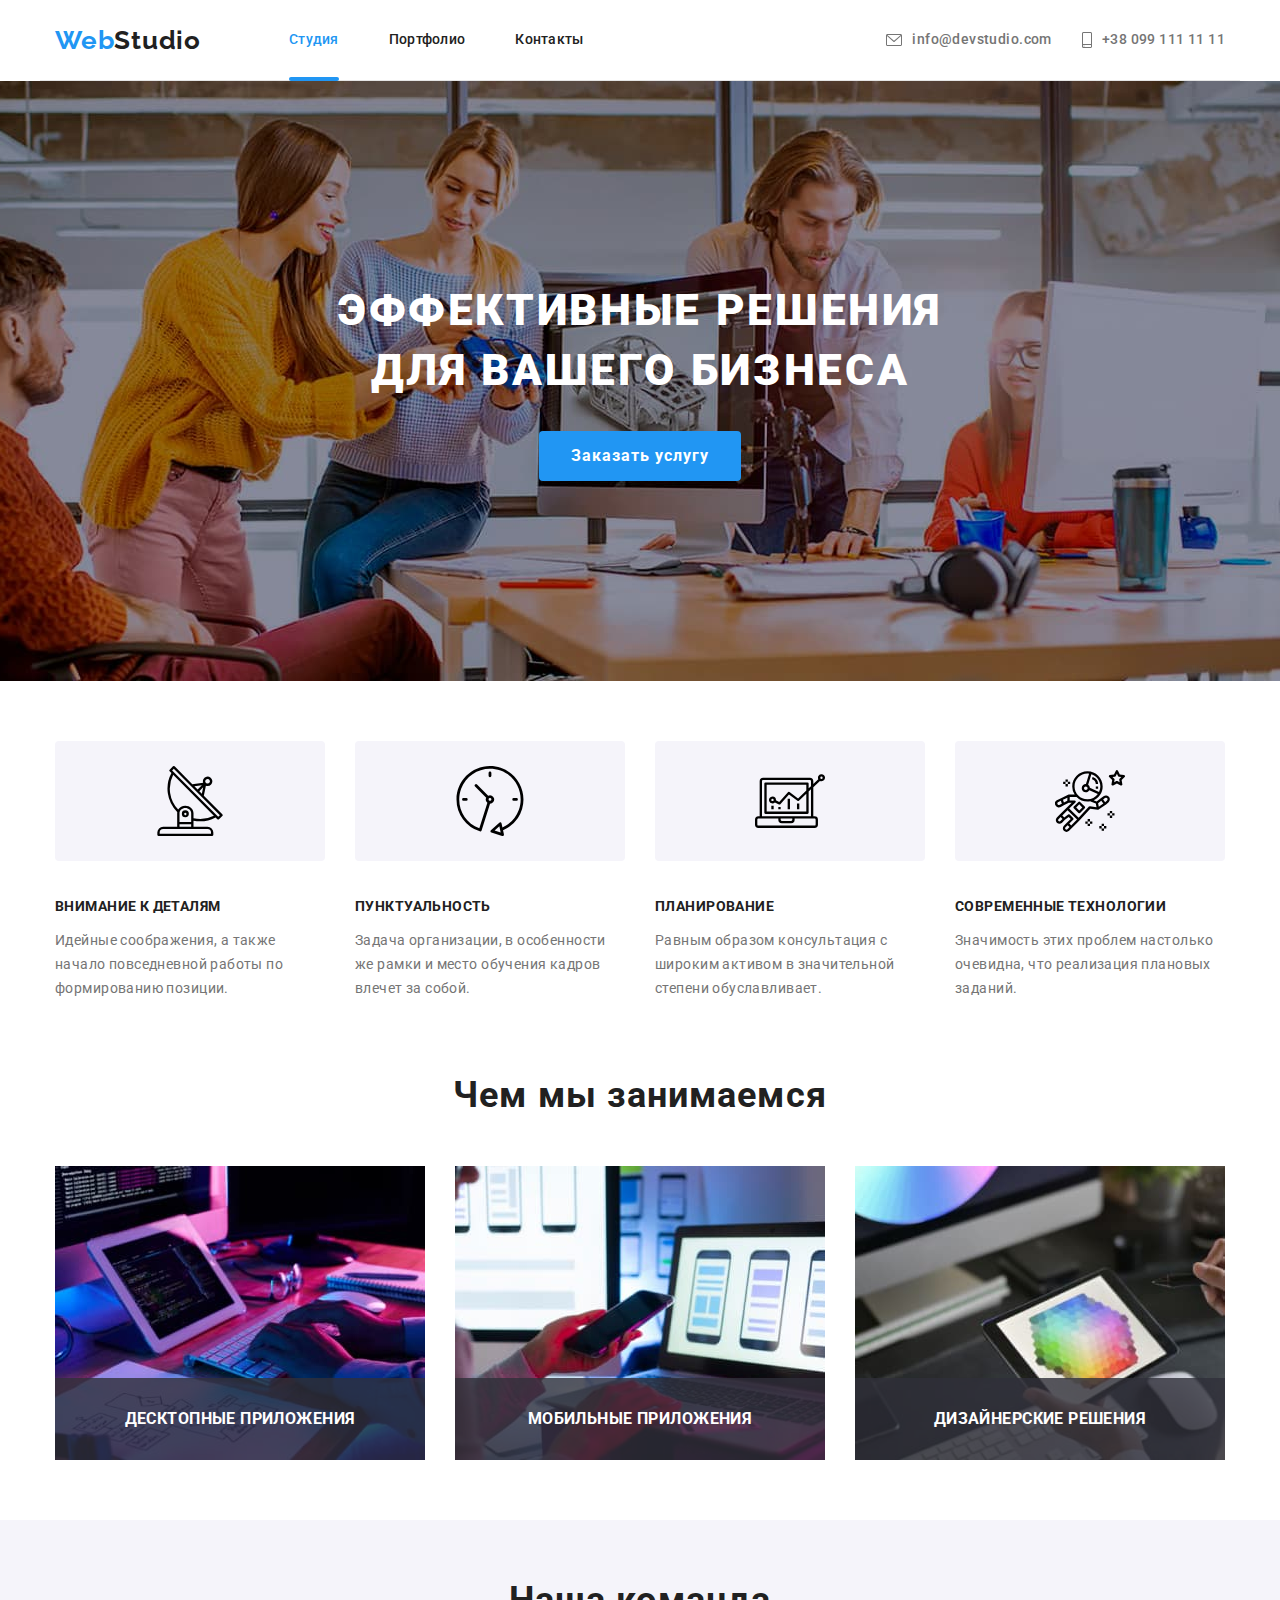
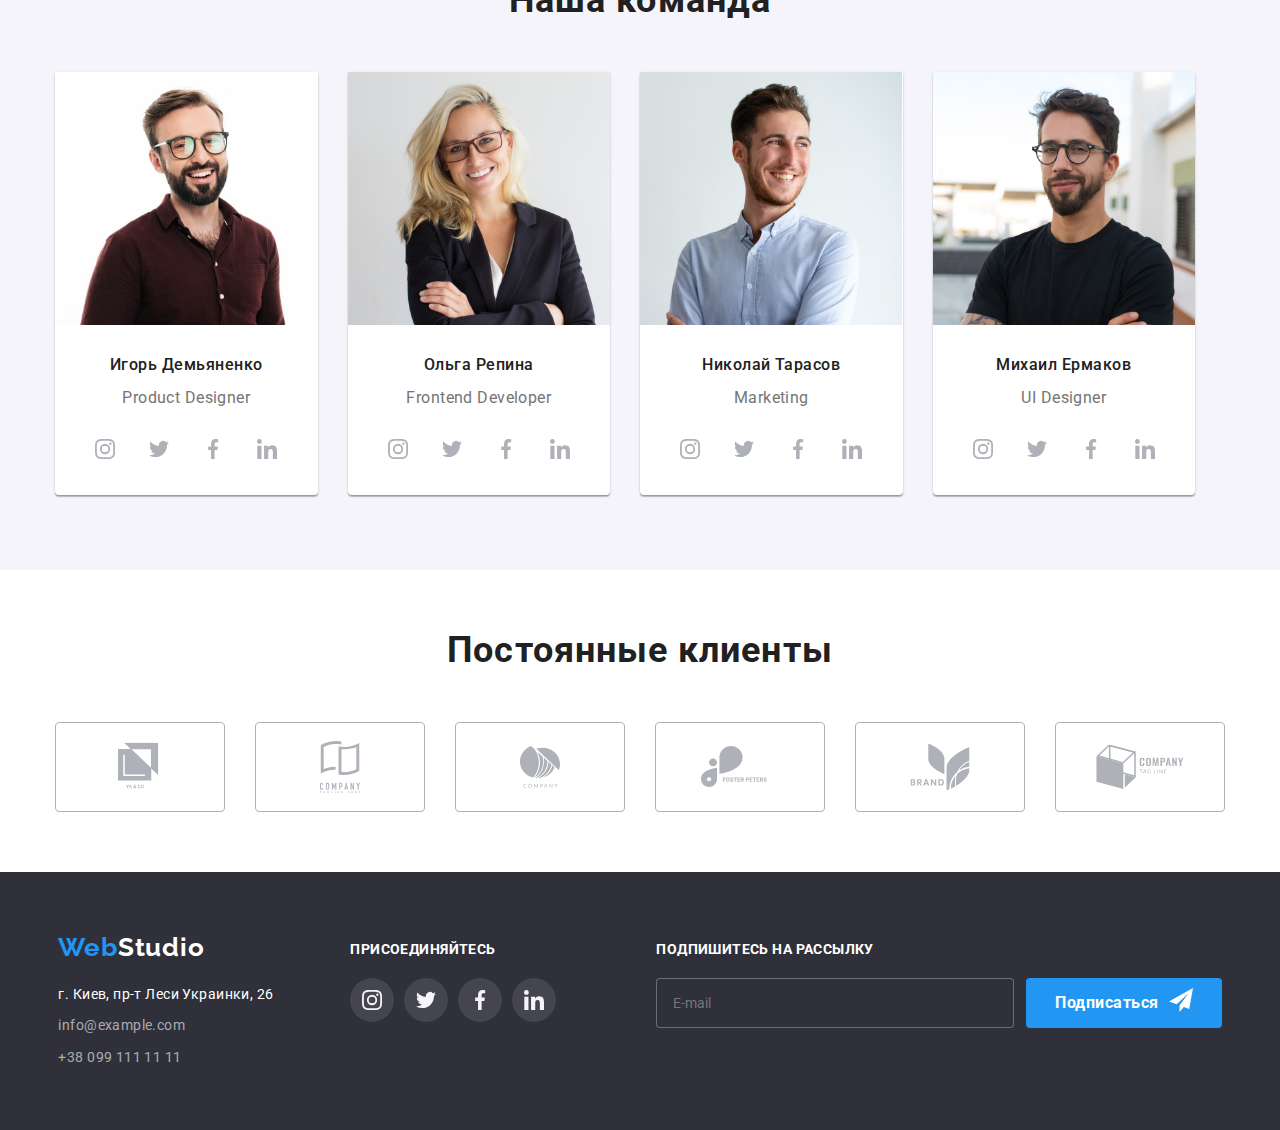
==== commit 9cb65b92: "hw-07" ====
--- a/index.html
+++ b/index.html
@@ -1,835 +1,517 @@
 <!DOCTYPE html>
 <html lang="ru">
-  <head>
-    <meta charset="UTF-8" />
-    <meta name="viewport" content="width=device-width, initial-scale=1.0" />
-    <title>Веб студия. Главная</title>
-    <link
-      href="https://fonts.googleapis.com/css2?family=Raleway:wght@700&family=Roboto:wght@400;500;700;900&display=swap"
-      rel="stylesheet"
-    />
-    <link
-      href="https://cdnjs.cloudflare.com/ajax/libs/modern-normalize/1.0.0/modern-normalize.min.css"
-      rel="stylesheet"
-    />
-    <!-- параметр - fallback - заменен параметром swap в линке на гугл фонт.-->
-    <!-- link rel="stylesheet" href="./css/normalize.css" /   -->
-    <link rel="stylesheet" href="./css/common.css" />
-    <link rel="stylesheet" href="./css/main.css" />
-    <link rel="stylesheet" href="./css/modal-w-1.css" />
-  </head>
-
-  <body>
-    <!-- Шапка страницы -->
-    <header class="page-header">
-      <div class="container page-header__menu-nv">
-        <!-- site-nav - Главная навигация -->
-        <nav>
-          <!-- logo Логотип, всегда ссылка -->
-          <a href="./" lang="en" class="logo page-header__logo"
-            >Web<span class="logo--black">Studio</span></a
-          >
-          <!-- site-nav - Ссылки на другие страницы или разделы текущей -->
-          <ul class="list page-header__site-nav">
-            <li class="page-header__li-site-nav">
-              <a class="link page-header__current" href="./index.html"
-                >Студия</a
-              >
-            </li>
-            <li class="page-header__li-site-nav">
-              <a class="link" href="./html/portfolio.html">Портфолио</a>
-            </li>
-            <li class="page-header__li-site-nav">
-              <a class="link" href="./">Контакты</a>
-            </li>
+
+<head>
+  <meta charset="UTF-8" />
+  <meta name="viewport" content="width=device-width, initial-scale=1.0" />
+  <title>Web Studio (Mobile-Table-Desktop)</title>
+  <link href="https://fonts.googleapis.com/css2?family=Raleway:wght@700&family=Roboto:wght@400;500;700;900&display=swap"
+    rel="stylesheet" type="text/css" />
+  <link rel="stylesheet" href="./css/main.min.css" />
+</head>
+
+<body>
+  <header>
+    <div class="site-header container">
+      <a class="site-header__logo logo" href="./index.html"> <span class="accent">Web</span>Studio </a>
+      <nav class="site-nav">
+        <ul class="site-nav__list list">
+          <li class="site-nav__item"><a class="site-nav__link site-nav__link--accent link accent" href="./index.html">Студия</a></li>
+          <li class="site-nav__item"><a class="site-nav__link link" href="./portfolio.html">Портфолио</a></li>
+          <li class="site-nav__item"><a class="site-nav__link link" href="">Контакты</a></li>
+        </ul>
+        <ul class="site-header__contacts list">
+          <li class="site-header__item">
+            <a class="site-header__link link" href="mailto:info@devstudio.com">
+              <svg class="site-header__icon site-header__icon--mail" width="16" height="12">
+                <use href="./images/main/sprite-cl-gn.svg#envelope"></use>
+              </svg> 
+            info@devstudio.com</a>
+          </li>
+          <li class="site-header__item">
+            <a class="site-header__link link" href="tel:+380991111111">
+              <svg class="site-header__icon site-header__icon--phone" width="10" height="16">
+                <use href="./images/main/sprite-cl-gn.svg#smartphone"></use>
+              </svg>
+              +38 099 111 11 11</a>
+          </li>
+        </ul>
+      </nav>
+
+      <nav class="burger-menu">
+        <div class="burger-menu__container" data-menu>
+          <ul class="burger-menu__list list">
+            <li class="burger-menu__item"><a class="burger-menu__link burger-menu__link--accent link accent" href="./index.html">Студия</a></li>
+            <li class="burger-menu__item"><a class="burger-menu__link link" href="./portfolio.html">Портфолио</a></li>
+            <li class="burger-menu__item"><a class="burger-menu__link link" href="">Контакты</a></li>
           </ul>
-        </nav>
-
-        <!-- aus-nav, Contats -->
-        <ul class="page-header__aus-nav list">
-          <li class="page-header__ms">
-            <a href="mailto:info@devstudio.com" class="link page-header__em">
-              <svg class="page-header__icon-em" width="16" height="12">
-                <use href="./images/main/sprite-cl-gn.svg#envelope"></use>
-              </svg>
-              info@devstudio.com
-            </a>
-          </li>
-          <li class="page-header__ms">
-            <a href="tel:+380961111111" class="link page-header__sf">
-              <svg class="page-header__icon-sf" width="10" height="16">
-                <use href="./images/main/sprite-cl-gn.svg#smartphone"></use>
-              </svg>
-              +38 (096) 111 11 11
-            </a>
-          </li>
-        </ul>
-      </div>
-    </header>
-
-    <!-- Уникальный контент страницы -->
-    <main>
-      <!-- Hero - Секция главная -->
-      <section class="hero">
-        <!--*розташування дає різницю*/-->
-        <h1 class="hero-title">
-          ЭФФЕКТИВНЫЕ РЕШЕНИЯ<br />
-          ДЛЯ ВАШЕГО БИЗНЕСА
-        </h1>
-        <!-- order - Отображение кнопки  или-->
-        <!-- service - Указываем ссыпку  без href=  -->
-        <a href="#" class="butn" data-modal-open>Заказать услугу</a>
-      </section>
-      <!-- section advantage  - Секция преимуществ -->
-
-      <section class="advntg">
-        <div class="container">
-          <ul class="list ul-advantage">
-            <li class="li-advantage list-item-adv antenna">
-              <h3 class="advantage-title">ВНИМАНИЕ К ДЕТАЛЯМ</h3>
-              <p>
-                Идейные соображения, а также начало повседневной работы по
-                формированию позиции.
-              </p>
-            </li>
-            <li class="li-advantage list-item-adv clock">
-              <h3 class="advantage-title">ПУНКТУАЛЬНОСТЬ</h3>
-              <p>
-                Задача организации, в особенности же рамки и место обучения
-                кадров влечет за собой.
-              </p>
-            </li>
-            <li class="li-advantage list-item-adv diagram">
-              <h3 class="advantage-title">ПЛАНИРОВАНИЕ</h3>
-              <p>
-                Равным образом консультация с широким активом в значительной
-                степени обуславливает.
-              </p>
-            </li>
-            <li class="li-advantage list-item-adv astronaut">
-              <h3 class="advantage-title">СОВРЕМЕННЫЕ ТЕХНОЛОГИИ</h3>
-              <p>
-                Значимость этих прблем настолько очевидна, что реализация
-                плановых заданий.
-              </p>
+          <ul class="burger-menu__contacts list">
+            <li class="burger-menu__item burger-menu__item--contacts"><a class="burger-menu__link link"
+                href="mailto:info@example.com">
+                <svg class="burger-menu__icon burger-menu__icon--mail">
+                  <use href="./images/main/sprite-cl-gn.svg#envelope"></use>
+                </svg>
+                info@example.com</a></li>
+            <li class="burger-menu__item burger-menu__item--contacts">
+              <a class="burger-menu__link link" href="tel:+380991111111">
+                <svg class="burger-menu__icon burger-menu__icon--phone">
+                  <use href="./images/main/sprite-cl-gn.svg#smartphone"></use>
+                </svg>
+                +38 099 111 11 11</a>
             </li>
           </ul>
         </div>
-      </section>
-
-      <!-- section work -->
-
-      <section class="activity">
-        <div class="container">
-          <h2 class="section-title">Чем мы занимаемся</h2>
-          <ul class="list activity__ul">
-            <li class="activity__li img">
-              <img
-                src="./images/21.jpg"
-                alt="Программист за работой, использует планшет, рукопись, набирая команды на клавиатуре."
-                width="370"
-              />
-              <p class="label-work">ДЕСКТОПНЫЕ ПРИЛОЖЕНИЯ</p>
-              <!--  -->
-            </li>
-            <li class="activity__li img">
-              <img
-                src="./images/22.jpg"
-                alt="Человек держит в руках айфон и работает на ноутбуке."
-                width="370"
-              />
-              <p class="label-work">МОБИЛЬНЫЕ ПРИЛОЖЕНИЯ</p>
-              <!--  -->
-            </li>
-            <li class="activity__li img">
-              <img
-                src="./images/23.jpg"
-                alt="Дизайнер держит в руках планшет и выбирает цвет из изображенной палитры цветов."
-                width="370"
-              />
-              <p class="label-work">ДИЗАЙНЕРСКИЕ РЕШЕНИЯ</p>
-              <!--  -->
-            </li>
-          </ul>
-        </div>
-      </section>
-
-      <!-- section staff -->
-      <section class="section-staff">
-        <div class="container">
-          <!--*розташування дає різницю*/-->
-          <h2 class="section-title">Наша команда</h2>
-          <ul class="list lu-staff">
-            <li class="li-staff outline-staff img">
-              <img
-                src="./images/31.jpg"
-                alt="Фотография Игоря Демяненко Product Designer."
-                width="270"
-              />
-              <div class="staff-pr max-wd">
-                <h3 class="staff-title">Игорь Демяненко</h3>
-                <p class="staff-p">Product Designer</p>
-
-                <!--soc icon-->
-                <ul class="list social">
-                  <li class="social__item">
-                    <a
-                      class="social__link social--link-color"
-                      href="https://instagram.com"
-                      target="_blank"
-                      rel="noopener noreferrer"
-                      aria-label="ссылка Инстаграм"
-                    >
-                      <svg class="social__icon">
-                        <use
-                          href="./images/main/sprite.svg#instagram-grey"
-                        ></use>
-                      </svg>
-                    </a>
-                  </li>
-                  <li class="social__item">
-                    <a
-                      class="social__link social--link-color"
-                      href="https://twitter.com"
-                      target="_blank"
-                      rel="noopener noreferrer"
-                      aria-label="ссылка Твиттер"
-                    >
-                      <svg class="social__icon">
-                        <use href="./images/main/sprite.svg#twitter-grey"></use>
-                      </svg>
-                    </a>
-                  </li>
-                  <li class="social__item">
-                    <a
-                      class="social__link social--link-color"
-                      href="https://facebook.com"
-                      target="_blank"
-                      rel="noopener noreferrer"
-                      aria-label="ссылка Фейсбук"
-                    >
-                      <svg class="social__icon">
-                        <use
-                          href="./images/main/sprite.svg#facebook-grey"
-                        ></use>
-                      </svg>
-                    </a>
-                  </li>
-                  <li class="social__item">
-                    <a
-                      class="social__link social--link-color"
-                      href="https://linkedin.com"
-                      target="_blank"
-                      rel="noopener noreferrer"
-                      aria-label="ссылка Линкедин"
-                    >
-                      <svg class="social__icon">
-                        <use
-                          href="./images/main/sprite.svg#linkedin-grey"
-                        ></use>
-                      </svg>
-                    </a>
-                  </li>
-                </ul>
-              </div>
-            </li>
-            <!--end soc icon -->
-            <li class="li-staff outline-staff img">
-              <img
-                src="./images/32.jpg"
-                alt="Фотография Ольги Репиной Frontend Developer."
-                width="270"
-              />
-              <div class="staff-pr max-wd">
-                <h3 class="staff-title">Ольга Репина</h3>
-                <p class="staff-p">Frontend Developer</p>
-
-                <!--soc icon-->
-                <ul class="list social">
-                  <li class="social__item">
-                    <a
-                      class="social__link social--link-color"
-                      href="https://instagram.com"
-                      target="_blank"
-                      rel="noopener noreferrer"
-                      aria-label="ссылка Инстаграм"
-                    >
-                      <svg class="social__icon">
-                        <use
-                          href="./images/main/sprite.svg#instagram-grey"
-                        ></use>
-                      </svg>
-                    </a>
-                  </li>
-                  <li class="social__item">
-                    <a
-                      class="social__link social--link-color"
-                      href="https://twitter.com"
-                      target="_blank"
-                      rel="noopener noreferrer"
-                      aria-label="ссылка Твиттер"
-                    >
-                      <svg class="social__icon">
-                        <use href="./images/main/sprite.svg#twitter-grey"></use>
-                      </svg>
-                    </a>
-                  </li>
-                  <li class="social__item">
-                    <a
-                      class="social__link social--link-color"
-                      href="https://facebook.com"
-                      target="_blank"
-                      rel="noopener noreferrer"
-                      aria-label="ссылка Фейсбук"
-                    >
-                      <svg class="social__icon">
-                        <use
-                          href="./images/main/sprite.svg#facebook-grey"
-                        ></use>
-                      </svg>
-                    </a>
-                  </li>
-                  <li class="social__item">
-                    <a
-                      class="social__link social--link-color"
-                      href="https://linkedin.com"
-                      target="_blank"
-                      rel="noopener noreferrer"
-                      aria-label="ссылка Линкедин"
-                    >
-                      <svg class="social__icon">
-                        <use
-                          href="./images/main/sprite.svg#linkedin-grey"
-                        ></use>
-                      </svg>
-                    </a>
-                  </li>
-                </ul>
-              </div>
-            </li>
-            <!--end soc icon -->
-
-            <li class="li-staff outline-staff img">
-              <img
-                src="./images/33.jpg"
-                alt="Фотография Николая Тарасова Marketing."
-                width="270"
-              />
-              <div class="staff-pr max-wd">
-                <h3 class="staff-title">Николай Тарасов</h3>
-                <p class="staff-p">Marketing</p>
-
-                <!--soc icon-->
-                <ul class="list social">
-                  <li class="social__item">
-                    <a
-                      class="social__link social--link-color"
-                      href="https://instagram.com"
-                      target="_blank"
-                      rel="noopener noreferrer"
-                      aria-label="ссылка Инстаграм"
-                    >
-                      <svg class="social__icon">
-                        <use
-                          href="./images/main/sprite.svg#instagram-grey"
-                        ></use>
-                      </svg>
-                    </a>
-                  </li>
-                  <li class="social__item">
-                    <a
-                      class="social__link social--link-color"
-                      href="https://twitter.com"
-                      target="_blank"
-                      rel="noopener noreferrer"
-                      aria-label="ссылка Твиттер"
-                    >
-                      <svg class="social__icon">
-                        <use href="./images/main/sprite.svg#twitter-grey"></use>
-                      </svg>
-                    </a>
-                  </li>
-                  <li class="social__item">
-                    <a
-                      class="social__link social--link-color"
-                      href="https://facebook.com"
-                      target="_blank"
-                      rel="noopener noreferrer"
-                      aria-label="ссылка Фейсбук"
-                    >
-                      <svg class="social__icon">
-                        <use
-                          href="./images/main/sprite.svg#facebook-grey"
-                        ></use>
-                      </svg>
-                    </a>
-                  </li>
-                  <li class="social__item">
-                    <a
-                      class="social__link social--link-color"
-                      href="https://linkedin.com"
-                      target="_blank"
-                      rel="noopener noreferrer"
-                      aria-label="ссылка Линкедин"
-                    >
-                      <svg class="social__icon">
-                        <use
-                          href="./images/main/sprite.svg#linkedin-grey"
-                        ></use>
-                      </svg>
-                    </a>
-                  </li>
-                </ul>
-              </div>
-            </li>
-            <!--end soc icon -->
-
-            <li class="li-staff outline-staff img">
-              <img
-                src="./images/34.jpg"
-                alt="Фотография Михаила Ермакова UI Designer."
-                width="270"
-              />
-              <div class="staff-pr max-wd">
-                <h3 class="staff-title">Михаил Ермаков</h3>
-                <p class="staff-p">UI Designer</p>
-
-                <!--soc icon-->
-                <ul class="list social">
-                  <li class="social__item">
-                    <a
-                      class="social__link social--link-color"
-                      href="https://instagram.com"
-                      target="_blank"
-                      rel="noopener noreferrer"
-                      aria-label="ссылка Инстаграм"
-                    >
-                      <svg class="social__icon">
-                        <use
-                          href="./images/main/sprite.svg#instagram-grey"
-                        ></use>
-                      </svg>
-                    </a>
-                  </li>
-                  <li class="social__item">
-                    <a
-                      class="social__link social--link-color"
-                      href="https://twitter.com"
-                      target="_blank"
-                      rel="noopener noreferrer"
-                      aria-label="ссылка Твиттер"
-                    >
-                      <svg class="social__icon">
-                        <use href="./images/main/sprite.svg#twitter-grey"></use>
-                      </svg>
-                    </a>
-                  </li>
-                  <li class="social__item">
-                    <a
-                      class="social__link social--link-color"
-                      href="https://facebook.com"
-                      target="_blank"
-                      rel="noopener noreferrer"
-                      aria-label="ссылка Фейсбук"
-                    >
-                      <svg class="social__icon">
-                        <use
-                          href="./images/main/sprite.svg#facebook-grey"
-                        ></use>
-                      </svg>
-                    </a>
-                  </li>
-                  <li class="social__item">
-                    <a
-                      class="social__link social--link-color"
-                      href="https://linkedin.com"
-                      target="_blank"
-                      rel="noopener noreferrer"
-                      aria-label="ссылка Линкедин"
-                    >
-                      <svg class="social__icon">
-                        <use
-                          href="./images/main/sprite.svg#linkedin-grey"
-                        ></use>
-                      </svg>
-                    </a>
-                  </li>
-                </ul>
-              </div>
-            </li>
-            <!--end soc icon -->
-          </ul>
-        </div>
-      </section>
-
-      <!-- секція клієнтів -->
-      <section class="clients">
-        <div class="container">
-          <h2 class="section-title">Постоянные клиенты</h2>
-          <ul class="list clients__list">
-            <li class="clients__item">
-              <a
-                class="clients__link"
-                href="./index.html"
-                target="_blank"
-                rel="noopener noreferrer"
-                aria-label="ссылка YA&CO"
-              >
-                <svg class="clients__icon-o">
-                  <use href="./images/main/sprite-cl-gn.svg#logo-1"></use>
-                </svg>
+
+        <button class="burger-menu__button" aria-expanded="false" data-menu-button>
+          <svg class="burger-menu__icon" aria-label="burger-menu">
+            <use class="burger-menu--icon-cross" href="./images/main/sprite-form.svg#three-bars"></use>
+            <use class="burger-menu--icon-menu" href="./images/main/sprite-cl-gn.svg#closelink"></use>
+          </svg>
+        </button>
+      </nav>
+    </div>
+  </header>
+
+  <main>
+    <!-- Hero container-->
+    <section class="hero">
+      <div class="hero__container list">
+        <h1 class="hero__title list">ЭФФЕКТИВНЫЕ РЕШЕНИЯ<br />ДЛЯ ВАШЕГО БИЗНЕСА
+        </h1>
+        <button class="hero__btn link list" href="./" data-modal-open>Заказать услугу</button>
+      </div>
+    </section>
+
+    <!-- модальне вікно, скрипт JS в modal.js -->
+    <section class="dropbox is-hidden" data-modal>
+      <div class="modal">
+          <button class="modal__close-btn" aria-label="Закрыть" data-modal-close>
+            <svg class="modal__icon icon">
+              <use href="./images/main/sprite-cl-gn.svg#closelink"></use>
+            </svg>
+          </button>
+
+        <!-- form-feedback  -->
+        <form class="form">
+          <h2 class="form__title">Оставьте свои данные, мы вам перезвоним</h2>
+          
+          <label class="form__field">
+            Имя
+            <input class="form__input" type="text" name="name" />
+            <svg class="form__icon" width="16" height="16">
+              <use  href="./images/main/sprite-form.svg#person-black-18dp"></use>
+            </svg>
+          </label>
+
+          <label class="form__field">
+            Телефон
+            <input class="form__input" type="tel" name="phone-number" />
+            <svg class="form__icon" width="16" height="16">
+              <use  href="./images/main/sprite-form.svg#phone-black-18dp"></use>
+            </svg>
+          </label>
+
+          <label class="form__field">
+            Почта
+            <input class="form__input" type="email" name="email" />
+            <svg class="form__icon" width="16" height="16">
+              <use href="./images/main/sprite-form.svg#email-black-18dp"></use>
+            </svg>
+          </label>
+
+          <label class="form__field form__field--comment">
+            Комментарий
+            <textarea placeholder="Введите текст" class="form__input form__input--textarea" name="comment"
+              id="comment"></textarea>
+          </label>
+
+          <label class="policy policy--margin">
+            <input class="policy__checkbox visually-hidden" type="checkbox" name="policy" />
+            <svg class="policy__icon-check" width="16" height="16">
+              <use href="./images/main/sprite-form.svg#icon-check"></use>
+            </svg>
+            Соглашаюсь с рассылкой и принимаю <a href="#" class="color-contract">Условия договора</a>
+          </label>
+
+          <button class="form__button butn-shedow" type="submit">Отправить</button>
+        </form>
+      </div>
+    </section>
+
+    <!--   advantages   -->
+    <section class="advantages">
+      <div class="container">
+        <ul class="advantages__list list">
+          <li class="advantages__item item">
+            <svg class="advantages__icon">
+              <use href="./images/main/sprite-advntg.svg#antenna"></use>
+              </svg>
+            <h3 class="advantages__title">ВНИМАНИЕ К ДЕТАЛЯМ</h3>
+            <p> Идейные соображения, а также начало повседневной работы по формированию позиции. </p>
+          </li>
+          <li class="advantages__item">
+            <svg class="advantages__icon icon">
+              <use href="./images/main/sprite-advntg.svg#clock"></use>
+            </svg>
+            <h3 class="advantages__title">ПУНКТУАЛЬНОСТЬ</h3>
+            <p> Задача организации, в особенности же рамки и место обучения кадров влечет за собой. </p>
+          </li>
+          <li class="advantages__item">
+            <svg class="advantages__icon icon">
+              <use href="./images/main/sprite-advntg.svg#diagram"></use>
+            </svg>
+            <h3 class="advantages__title">ПЛАНИРОВАНИЕ</h3>
+            <p> Равным образом консультация с широким активом в значительной степени обуславливает. </p>
+          </li>
+          <li class="advantages__item">
+            <svg class="advantages__icon icon">
+              <use href="./images/main/sprite-advntg.svg#astronaut"></use>
+            </svg>
+            <h3 class="advantages__title">СОВРЕМЕННЫЕ ТЕХНОЛОГИИ</h3>
+            <p> Значимость этих проблем настолько очевидна, что реализация плановых заданий. </p>
+          </li>
+        </ul>
+      </div>
+    </section>
+
+    <!--  service  -->
+    <section class="service">
+      <div class="container">
+        <h2 class="service__title section-title">Чем мы занимаемся</h2>
+        <ul class="service__list list">
+          <li class="service__item item">
+            <h3 class="service__text">ДЕСКТОПНЫЕ ПРИЛОЖЕНИЯ</h3>
+            <picture>
+              <source media="(min-width: 1200px)" 
+                srcset="./images/desktop/21-370x294.jpg 1x, 
+                        ./images/desktop/21-370x294@2.jpg 2x" />
+              <img src="./images/desktop/21-370x294.jpg" 
+                   alt="Программист за работой, использует планшет, рукопись, набирая команды на клавиатуре."
+                   width="370" />
+            </picture>
+          </li>
+          <li class="service__item item">
+            <h3 class="service__text">МОБИЛЬНЫЕ ПРИЛОЖЕНИЯ</h3>
+            <picture>
+              <source media="(min-width: 1200px)"
+                srcset="./images/desktop/22-370x294.jpg 1x, 
+                        ./images/desktop/22-370x294@2x.jpg 2x" />
+              <img src="./images/desktop/22-370x294.jpg" 
+                   alt="Человек держит в руках айфон и работает на ноутбуке."
+                   width="370" />
+            </picture>
+          </li>
+          <li class="service__item item">
+            <h3 class="service__text">ДИЗАЙНЕРСКИЕ РЕШЕНИЯ</h3>
+            <picture>
+              <source media="(min-width: 1200px)"
+                srcset="./images/desktop/23-370x294.jpg 1x, 
+                        ./images/desktop/23-370x294@2x.jpg 2x" />
+              <img src="./images/desktop/23-370x294.jpg"  
+                   alt="Дизайнер держит в руках планшет и выбирает цвет из изображенной палитры цветов."
+                   width="370" /> 
+            </picture>
+          </li>
+        </ul>
+      </div>
+    </section>
+
+    <!-- team  -->
+    <section class="team">
+      <div class="container">
+        <h2 class="team__title section-title">Наша команда</h2>
+        <ul class="team__list list">
+          <li class="team__item item">
+
+            <picture>
+              <source media="(min-width: 1200px)" srcset="./images/desktop/31-270x260.jpg 1x, 
+                                                          ./images/desktop/31-270x260@3x.jpg 2x" />
+              <source media="(min-width: 768px)" srcset="./images/tablet/31-354x374.jpg 1x, 
+                                                         ./images/tablet/31-354x374@2x.jpg 2x" />
+              <source media="(min-width: 480px)" srcset="./images/mobile/31-450x460.jpg 1x, 
+                                                         ./images/mobile/31-450x460@2x.jpg 2x" />
+              <img class="team__portrait" src="./images/desktop/31-270x260.jpg" alt="Игорь Демьяненко" />
+            </picture>
+
+            <h3 class="team__name list">Игорь Демьяненко</h3>
+            <p class="team__function list" lang="en">Product Designer</p>
+            <ul class="team__social social list">
+              <li class="social__item">
+                <a class="social__link link" href="" aria-label="Instagram">
+                  <svg class="social__icon social__icon--white-hover">
+                    <use href="./images/main/sprite.svg#instagram-grey"></use>
+                  </svg>
+                </a>
+              </li>
+              <li class="social__item">
+                <a class="social__link link" href="" aria-label="Twitter">
+                  <svg class="social__icon social__icon--white-hover">
+                    <use href="./images/main/sprite.svg#twitter-grey"></use>
+                  </svg>
+                </a>
+              </li>
+              <li class="social__item">
+                <a class="social__link link" href="" aria-label="Facebook">
+                  <svg class="social__icon social__icon--white-hover">
+                    <use href="./images/main/sprite.svg#facebook-grey"></use>
+                  </svg>
+                </a>
+              </li>
+              <li class="social__item">
+                <a class="social__link link" href="" aria-label="LinkedIn">
+                  <svg class="social__icon social__icon--white-hover">
+                    <use href="./images/main/sprite.svg#linkedin-grey"></use>
+                  </svg>
+                </a>
+              </li>
+            </ul>
+          </li>
+          <li class="team__item item">
+             <picture>
+              <source media="(min-width: 1200px)" srcset="./images/desktop/32-270x260.jpg 1x, 
+                                                          ./images/desktop/32-270x260@3x.jpg 2x" />
+              <source media="(min-width: 768px)" srcset="./images/tablet/32-354x374.jpg 1x, 
+                                                         ./images/tablet/32-354x374@2x.jpg 2x" />
+              <source media="(min-width: 480px)" srcset="./images/mobile/32-450x460.jpg 1x, 
+                                                         ./images/mobile/32-450x460@2x.jpg 2x" />
+              <img class="team__portrait" src="./images/desktop/32-270x260.jpg" alt="Ольга Репина" />
+             </picture>
+            <h3 class="team__name list">Ольга Репина</h3>
+            <p class="team__function list" lang="en">Frontend Developer</p>
+            <ul class="team__social social list">
+              <li class="social__item">
+                <a class="social__link link" href="" aria-label="Instagram">
+                  <svg class="social__icon social__icon--white-hover">
+                    <use href="./images/main/sprite.svg#instagram-grey"></use>
+                  </svg>
+                </a>
+              </li>
+              <li class="social__item">
+                <a class="social__link link" href="" aria-label="Twitter">
+                  <svg class="social__icon social__icon--white-hover">
+                    <use href="./images/main/sprite.svg#twitter-grey"></use>
+                  </svg>
+                </a>
+              </li>
+              <li class="social__item">
+                <a class="social__link link" href="" aria-label="Facebook">
+                  <svg class="social__icon social__icon--white-hover">
+                    <use href="./images/main/sprite.svg#facebook-grey"></use>
+                  </svg>
+                </a>
+              </li>
+              <li class="social__item">
+                <a class="social__link link" href="" aria-label="LinkedIn">
+                  <svg class="social__icon social__icon--white-hover">
+                    <use href="./images/main/sprite.svg#linkedin-grey"></use>
+                  </svg>
+                </a>
+              </li>
+            </ul>
+          </li>
+          <li class="team__item">
+            <picture>
+              <source media="(min-width: 1200px)" srcset="./images/desktop/33-270x260.jpg 1x, 
+                                                          ./images/desktop/33-270x260@3x.jpg 2x" />
+              <source media="(min-width: 768px)" srcset="./images/tablet/33-354x374.jpg 1x, 
+                                                         ./images/tablet/33-354x374@2x.jpg 2x" />
+              <source media="(min-width: 480px)" srcset="./images/mobile/33-450x460.jpg 1x, 
+                                                         ./images/mobile/33-450x460@2x.jpg 2x" />
+              <img class="team__portrait" src="./images/desktop/33-270x260.jpg" alt="Николай Тарасов" />
+            </picture>
+
+            <h3 class="team__name list">Николай Тарасов</h3>
+            <p class="team__function list" lang="en">Marketing</p>
+            <ul class="team__social social list">
+              <li class="social__item">
+                <a class="social__link link" href="" aria-label="Instagram">
+                  <svg class="social__icon social__icon--white-hover">
+                    <use href="./images/main/sprite.svg#instagram-grey"></use>
+                  </svg>
+                </a>
+              </li>
+              <li class="social__item">
+                <a class="social__link link" href="" aria-label="Twitter">
+                  <svg class="social__icon social__icon--white-hover">
+                    <use href="./images/main/sprite.svg#twitter-grey"></use>
+                  </svg>
+                </a>
+              </li>
+              <li class="social__item">
+                <a class="social__link link" href="" aria-label="Facebook">
+                  <svg class="social__icon social__icon--white-hover">
+                    <use href="./images/main/sprite.svg#facebook-grey"></use>
+                  </svg>
+                </a>
+              </li>
+              <li class="social__item">
+                <a class="social__link link" href="" aria-label="LinkedIn">
+                  <svg class="social__icon social__icon--white-hover">
+                    <use href="./images/main/sprite.svg#linkedin-grey"></use>
+                  </svg>
+                </a>
+              </li>
+            </ul>
+          </li>
+          <li class="team__item">
+            <picture>
+              <source media="(min-width: 1200px)" srcset="./images/desktop/34-270x260.jpg 1x, 
+                                                          ./images/desktop/34-270x260@3x.jpg 2x" />
+              <source media="(min-width: 768px)" srcset="./images/tablet/34-354x374.jpg 1x, 
+                                                         ./images/tablet/34-354x374@2x.jpg 2x" />
+              <source media="(min-width: 480px)" srcset="./images/mobile/34-450x460.jpg 1x, 
+                                                         ./images/mobile/34-450x460@2x.jpg 2x" />
+              <img class="team__portrait" src="./images/desktop/34-270x260.jpg" alt="Михаил Ермаков" />
+            </picture>
+            <h3 class="team__name list">Михаил Ермаков</h3>
+            <p class="team__function list" lang="en">UI Designer</p>
+            <ul class="team__social social list">
+              <li class="social__item">
+                <a class="social__link link" href="" aria-label="Instagram">
+                  <svg class="social__icon social__icon--white-hover">
+                    <use href="./images/main/sprite.svg#instagram-grey"></use>
+                  </svg>
+                </a>
+              </li>
+              <li class="social__item">
+                <a class="social__link link" href="" aria-label="Twitter">
+                  <svg class="social__icon social__icon--white-hover">
+                    <use href="./images/main/sprite.svg#twitter-grey"></use>
+                  </svg>
+                </a>
+              </li>
+              <li class="social__item">
+                <a class="social__link link" href="" aria-label="Facebook">
+                  <svg class="social__icon social__icon--white-hover">
+                    <use href="./images/main/sprite.svg#facebook-grey"></use>
+                  </svg>
+                </a>
+              </li>
+              <li class="social__item">
+                <a class="social__link link" href="" aria-label="LinkedIn">
+                  <svg class="social__icon social__icon--white-hover">
+                    <use href="./images/main/sprite.svg#linkedin-grey"></use>
+                  </svg>
+                </a>
+              </li>
+            </ul>
+          </li>
+        </ul>
+      </div>
+    </section>
+
+    <!--  clients  -->
+    <section class="clients">
+      <div class="container">
+        <h2 class="clients__title section-title">Постоянные клиенты</h2>
+        <ul class="clients__list list">
+          <li class="clients__item">
+            <a class="clients__link link" href="">
+              <svg class="clients__icon">
+                <use href="./images/main/sprite-cl-gn.svg#logo-1"></use>
+              </svg>
+            </a>
+          </li>
+          <li class="clients__item">
+            <a class="clients__link link" href="">
+              <svg class="clients__icon">
+                <use href="./images/main/sprite-cl-gn.svg#logo-2"></use>
+              </svg>
+            </a>
+          </li>
+          <li class="clients__item">
+            <a class="clients__link link" href="">
+              <svg class="clients__icon">
+                <use href="./images/main/sprite-cl-gn.svg#logo-3"></use>
+              </svg>
+            </a>
+          </li>
+          <li class="clients__item">
+            <a class="clients__link link" href="">
+              <svg class="clients__icon">
+                <use href="./images/main/sprite-cl-gn.svg#logo-4"></use>
+              </svg>
+            </a>
+          </li>
+          <li class="clients__item">
+            <a class="clients__link link" href="">
+              <svg class="clients__icon">
+                <use href="./images/main/sprite-cl-gn.svg#logo-5"></use>
+              </svg>
+            </a>
+          </li>
+          <li class="clients__item">
+            <a class="clients__link link" href="">
+              <svg class="clients__icon">
+                <use href="./images/main/sprite-cl-gn.svg#logo-6"></use>
+              </svg>
+            </a>
+          </li>
+        </ul>
+      </div>
+    </section>
+  </main>
+
+    <!--Footer-->
+      <footer class="footer">
+        <div class="footer__container container">
+          <div class="footer__contacts">
+            <a class="footer__logo logo link" href="./index.html"> <span class="accent">Web</span>Studio </a>
+            <address class="footer__address">
+              <a class="footer__link footer__link--white link" href="mailto:info@exempl.com" target="blank">
+                г. Киев, пр-т Леси Украинки, 26
               </a>
-            </li>
-
-            <li class="clients__item">
-              <a
-                class="clients__link"
-                href="./index.html"
-                target="_blank"
-                rel="noopener noreferrer"
-                aria-label="ссылка COMPANY  TAGLINE HERE"
-              >
-                <svg class="clients__icon-t">
-                  <use href="./images/main/sprite-cl-gn.svg#logo-2"></use>
-                </svg>
-              </a>
-            </li>
-            <li class="clients__item">
-              <a
-                class="clients__link"
-                href="./index.html"
-                target="_blank"
-                rel="noopener noreferrer"
-                aria-label="ссылка COMPANY"
-              >
-                <svg class="clients__icon-th">
-                  <use href="./images/main/sprite-cl-gn.svg#logo-3"></use>
-                </svg>
-              </a>
-            </li>
-            <li class="clients__item">
-              <a
-                class="clients__link"
-                href="./index.html"
-                target="_blank"
-                rel="noopener noreferrer"
-                aria-label="ссылка FOSTER PETERS"
-              >
-                <svg class="clients__icon-fr">
-                  <use href="./images/main/sprite-cl-gn.svg#logo-4"></use>
-                </svg>
-              </a>
-            </li>
-            <li class="clients__item">
-              <a
-                class="clients__link"
-                href="./index.html"
-                target="_blank"
-                rel="noopener noreferrer"
-                aria-label="ссылка BREND"
-              >
-                <svg class="clients__icon-fv">
-                  <use href="./images/main/sprite-cl-gn.svg#logo-5"></use>
-                </svg>
-              </a>
-            </li>
-            <li class="clients__item">
-              <a
-                class="clients__link"
-                href="./index.html"
-                target="_blank"
-                rel="noopener noreferrer"
-                aria-label="ссылка COMPANY TAG LINES"
-              >
-                <svg class="clients__icon-sx">
-                  <use href="./images/main/sprite-cl-gn.svg#logo-6"></use>
-                </svg>
-              </a>
-            </li>
-          </ul>
-        </div>
-      </section>
-      <!---->
-    </main>
-
-    <!-- Подвал страницы -->
-    <footer class="page-footer">
-      <div class="container flexbox">
-        <!-- Адрес и контакты -->
-        <div class="block-adr">
-          <a href="./" lang="en" class="logo page-footer__logo"
-            >Web<span class="logo--white">Studio</span></a
-          >
-          <address class="block-adr__address">
-            <span>Киев, пр-т Леси Украинки,26</span>
-            <a href="mailto:info@exempl.com" class="block-adr__aus-footer"
-              >info@exempl.com</a
-            >
-            <a href="tel:+380961111111" class="block-adr__aus-footer"
-              >+38 (096) 111 11 11</a
-            >
-          </address>
-        </div>
-        <!-- соц. контакты, ПРИЗИВ -->
-        <div>
-          <div class="list soccontact">
-            <b class="soccontact__title">ПРИСОЕДИНЯЙТЕСЬ</b>
-
-            <div class="flexbox">
-              <ul class="list socialf">
-                <li class="socialf__item">
-                  <a
-                    class="socialf__link socialf--link-color"
-                    href="https://instagram.com"
-                    target="_blank"
-                    rel="noopener noreferrer"
-                    aria-label="ссылка Инстаграм"
-                  >
-                    <svg class="socialf__icon">
-                      <use href="./images/main/sprite.svg#instagram-grey"></use>
-                    </svg>
-                  </a>
-                </li>
-                <li class="socialf__item">
-                  <a
-                    class="socialf__link socialf--link-color"
-                    href="https://twitter.com"
-                    target="_blank"
-                    rel="noopener noreferrer"
-                    aria-label="ссылка Твиттер"
-                  >
-                    <svg class="socialf__icon">
-                      <use href="./images/main/sprite.svg#twitter-grey"></use>
-                    </svg>
-                  </a>
-                </li>
-                <li class="socialf__item">
-                  <a
-                    class="socialf__link socialf--link-color"
-                    href="https://facebook.com"
-                    target="_blank"
-                    rel="noopener noreferrer"
-                    aria-label="ссылка Фейсбук"
-                  >
-                    <svg class="socialf__icon">
-                      <use href="./images/main/sprite.svg#facebook-grey"></use>
-                    </svg>
-                  </a>
-                </li>
-                <li class="socialf__item">
-                  <a
-                    class="socialf__link socialf--link-color"
-                    href="https://linkedin.com"
-                    target="_blank"
-                    rel="noopener noreferrer"
-                    aria-label="ссылка Линкедин"
-                  >
-                    <svg class="socialf__icon">
-                      <use href="./images/main/sprite.svg#linkedin-grey"></use>
-                    </svg>
-                  </a>
-                </li>
-              </ul>
-            </div>
+              <a class="footer__link link" href="mailto:info@example.com">info@example.com</a>
+              <a class="footer__link link" href="tel:+380991111111">+38 099 111 11 11</a>
+            </address>
           </div>
-        </div>
-        <div class="list telegram-contact">
-          <b class="telegram-title">ПОДПИШИТЕСЬ НА РАССЫЛКУ</b>
-          <div class="body-telegram">
-            <form action="#" id="form" method="POST">
-              <label for="user-telegram">
-                <input
-                  type="telegram"
-                  name="user-telegram"
-                  id="user-telegram"
-                  class="box-telegram font-telegram"
-                  placeholder="Email"
-                  pattern="^[a-z\s]+@"
-                  autocomplete="off"
-                  required
-                />
+          <div class="footer__social">
+            <b class="footer__title">ПРИСОЕДИНЯЙТЕСЬ</b>
+            <ul class="social list">
+              <li class="social__item">
+                <a class="social__link social__link--grey link" href="" aria-label="Instagram">
+                  <svg class="social__icon social__icon--white">
+                    <use href="./images/main/sprite.svg#instagram-grey"></use>
+                  </svg>
+                </a>
+              </li>
+              <li class="social__item">
+                <a class="social__link social__link--grey link" href="" aria-label="Twitter">
+                  <svg class="social__icon social__icon--white">
+                    <use href="./images/main/sprite.svg#twitter-grey"></use>
+                  </svg>
+                </a>
+              </li>
+              <li class="social__item">
+                <a class="social__link social__link--grey link" href="" aria-label="Facebook">
+                  <svg class="social__icon social__icon--white">
+                    <use href="./images/main/sprite.svg#facebook-grey"></use>
+                  </svg>
+                </a>
+              </li>
+              <li class="social__item">
+                <a class="social__link social__link--grey link" href="" aria-label="LinkedIn">
+                  <svg class="social__icon social__icon--white">
+                    <use href="./images/main/sprite.svg#linkedin-grey"></use>
+                  </svg>
+                </a>
+              </li>
+            </ul>
+          </div>
+          <div class="footer__subscribe">
+            <b class="footer__title">ПОДПИШИТЕСЬ НА РАССЫЛКУ</b>
+            <form class="footer__form">
+              <label class="footer__field">
+                <input class="footer__input" type="email" name="email" placeholder="E-mail" />
               </label>
-
-              <form action="https://web.telegram.org">
-                <button type="submit" class="filter-btn__btn-p">
-                  Подписаться
-                  <svg class="icon-send" width="24" height="24">
-                    <use href="./images/main/sprite-form.svg#icon-send"></use>
-                  </svg>
-                </button>
-              </form>
+              <button class="footer__btn button">Подписаться </button>
             </form>
           </div>
         </div>
-      </div>
-    </footer>
-
-    <!-- модальне вікно, скрипт JS в modal.js-->
-
-    <div class="backdrop is-hidden" data-modal>
-      <div class="modal-w">
-        <div class="content-modal">
-          <button class="button__modal-close" data-modal-close="">
-            <svg class="icon-modal-close" width="11" height="11">
-              <use href="./images/main/sprite-cl-gn.svg#closelink"></use>
-            </svg>
-          </button>
-          <p class="modal-title">Оставьте свои данные, мы вам перезвоним</p>
-
-          <!--  ***  ***   -->
-          <form action="#" method="POST">
-            <div class="flexbox-modal">
-              <label for="user-name" class="form">
-                <!-- for="user-name" відповідний  id="user-name"  -->
-                <span class="form__field">Имя</span>
-                <input
-                  type="user-name"
-                  name="user-name"
-                  id="user-name"
-                  class="form__input form__field-m"
-                  placeholder=" "
-                  pattern="^[A-Za-zА-Яа-яЁё\s]+$"
-                  autocomplete="off"
-                  required
-                />
-                <svg
-                  class="form__field-icon form--black-shedow"
-                  width="18"
-                  height="18"
-                >
-                  <use
-                    href="./images/main/sprite-form.svg#person-black-18dp"
-                  ></use>
-                </svg>
-              </label>
-
-              <label for="user-tel" class="form">
-                <span class="form__field">Телефон</span>
-                <input
-                  type="user-tel"
-                  name="user-tel"
-                  id="user-tel"
-                  class="form__input form__field-m"
-                  placeholder=""
-                  pattern="\+?[0-9\s\-\(\)]+"
-                  autocomplete="off"
-                  required
-                />
-                <!--  value="tel:+380"   -->
-                <svg
-                  class="form__field-icon form--black-shedow"
-                  width="18"
-                  height="18"
-                >
-                  <use
-                    href="./images/main/sprite-form.svg#phone-black-18dp"
-                  ></use>
-                </svg>
-              </label>
-
-              <label for="user-email" class="form">
-                <span class="form__field">Почта</span>
-                <input
-                  type="user-email"
-                  name="user-email"
-                  id="user-email"
-                  class="form__input form__field-m"
-                  placeholder=" "
-                  pattern="([a-z0-9_-]+\.)*[a-z0-9_-]+@[a-z0-9_-]+(\.[a-z0-9_-]+)*\.[a-z]{2,6}$"
-                  autocomplete="off"
-                  required
-                />
-                <svg
-                  class="form__field-icon form--black-shedow"
-                  width="18"
-                  height="18"
-                >
-                  <use
-                    href="./images/main/sprite-form.svg#email-black-18dp"
-                  ></use>
-                </svg>
-              </label>
-
-              <label for="user-message" class="form">
-                <span class="form__field">Комментарий</span>
-                <textarea
-                  class="form__input form__input-message form__field-m"
-                  type="user-message"
-                  id="user-message"
-                  name="user-message"
-                  placeholder="Введите текст"
-                ></textarea>
-              </label>
-            </div>
-            <!-- <label for="checkbox" class="checkbox-label"> 
-              <input type="checkbox" class="checkbox visually-hidden" id="checkbox" checked /> -->
-            <!--<div class="fieldset">
-                  <input type="radio" name="" id="" />
-                  <input type="radio" name="" id="" />
-                  <input type="radio" name="" id="" />
-                  </div> -->
-            <!--<input type="range" min="10" max="40" step="5" name="" id="" value="20"/> -->
-            <!--<input type="number" name="" id="" /> -->
-            <!--<select name="" id="">
-                    <option value="">1</option>"></option>
-                    <option value="">2</option>"></option>
-                    <option value="">3</option>"></option>
-                  </select> -->
-            <div>
-              <label for="user-checkbox" class="form form__input-checkbox">
-                <input
-                  class="form__input form__input-checkbox visually-hidden form__checkbox form__field checked"
-                  type="user-checkbox"
-                  name="user-checkbox"
-                  id="user-checkbox "
-                />
-
-                <svg class="form__checkbox" width="16" height="16">
-                  <use href="./images/main/sprite-form.svg#icon-checkbox"></use>
-                  <!-- class="form__checkbox visually-hidden form__check"-->
-                </svg>
-                <svg
-                  class="form__check visually-hidden form__checkbox"
-                  width="16"
-                  height="16"
-                >
-                  <use href="./images/main/sprite-form.svg#icon-check"></use>
-                </svg>
-
-                <span class="form form__text-checkbox"
-                  >Соглашаюсь с рассылкой и принимаю
-                  <a href="#" class="form form--link-accent"
-                    >Условия договора</a
-                  ></span
-                >
-                <div class="checked"></div>
-              </label>
-            </div>
-            <!--  <button type="button" data-modal-close>закрить</button> -->
-            <button type="submit" class="butn butn__shedow butn__submit">
-              Отправить
-            </button>
-          </form>
-        </div>
-        <!--  *** end ***   -->
-      </div>
-    </div>
-
-    <!--  скрипт JS в modal.js    -->
-    <script src="./js/modal.js"></script>
+      </footer>
+
+        <script src="./js/modal.js"></script>
+        <script src="./js/menu.js"></script>
   </body>
-</html>
-
-<!-- абсолютные пути
-                  <img src="https://www.figma.com/file/VQ02IIL57fc33U4GP1WEdf/Web-Studio-Version-2.0?node-id=1572%3A136"
-                
-                  <img src="https://www.figma.com/file/VQ02IIL57fc33U4GP1WEdf/Web-Studio-Version-2.0?node-id=1572%3A141"
-             
-                  <img src="https://www.figma.com/file/VQ02IIL57fc33U4GP1WEdf/Web-Studio-Version-2.0?node-id=1572%3A146"
-    
-                  <img src="https://www.figma.com/file/VQ02IIL57fc33U4GP1WEdf/Web-Studio-Version-2.0?node-id=1572%3A155"
-                  
-                  <img src="https://www.figma.com/file/VQ02IIL57fc33U4GP1WEdf/Web-Studio-Version-2.0?node-id=1572%3A183"
-               
-                  <img src="https://www.figma.com/file/VQ02IIL57fc33U4GP1WEdf/Web-Studio-Version-2.0?node-id=1572%3A211"
-               <img src="https://www.figma.com/file/VQ02IIL57fc33U4GP1WEdf/Web-Studio-Version-2.0?node-id=1572%3A239"  -->
+      
+</html>--- a/css/main.min.css
+++ b/css/main.min.css
@@ -0,0 +1,2 @@
+.team__title,.clients__title{margin-top:0;margin-bottom:30px}@media (min-width: 1200px){.team__title,.clients__title{margin-bottom:50px}}.service,.team,.clients,.footer{padding-top:60px;padding-bottom:60px}.clients__icon{top:50%;left:50%;-webkit-transform:translate(-50%, -50%);transform:translate(-50%, -50%)}/*! modern-normalize v0.7.0 | MIT License | https://github.com/sindresorhus/modern-normalize */html{-webkit-box-sizing:border-box;box-sizing:border-box}*,::after,::before{-webkit-box-sizing:inherit;box-sizing:inherit}:root{-moz-tab-size:4;-o-tab-size:4;tab-size:4}html{line-height:1.15;-webkit-text-size-adjust:100%}body{margin:0}body{font-family:system-ui, -apple-system, "Segoe UI", Roboto, Helvetica, Arial, sans-serif, "Apple Color Emoji", "Segoe UI Emoji"}hr{height:0}abbr[title]{-webkit-text-decoration:underline dotted;text-decoration:underline dotted}b,strong{font-weight:bolder}code,kbd,pre,samp{font-family:ui-monospace, SFMono-Regular, Consolas, "Liberation Mono", Menlo, monospace;font-size:1em}small{font-size:80%}sub,sup{font-size:75%;line-height:0;position:relative;vertical-align:baseline}sub{bottom:-0.25em}sup{top:-0.5em}button,input,optgroup,select,textarea{font-family:inherit;font-size:100%;line-height:1.15;margin:0}button,select{text-transform:none}[type="button"],[type="reset"],[type="submit"],button{-webkit-appearance:button}[type="button"]::-moz-focus-inner,[type="reset"]::-moz-focus-inner,[type="submit"]::-moz-focus-inner,button::-moz-focus-inner{border-style:none;padding:0}[type="button"]:-moz-focusring,[type="reset"]:-moz-focusring,[type="submit"]:-moz-focusring,button:-moz-focusring{outline:1px dotted ButtonText}legend{padding:0}progress{vertical-align:baseline}[type="number"]::-webkit-inner-spin-button,[type="number"]::-webkit-outer-spin-button{height:auto}[type="search"]{-webkit-appearance:textfield;outline-offset:-2px}[type="search"]::-webkit-search-decoration{-webkit-appearance:none}::-webkit-file-upload-button{-webkit-appearance:button;font:inherit}summary{display:list-item}*::-moz-selection{background:transparent}*::selection{background:transparent}body{font-size:14px;font-weight:400;line-height:1.71;letter-spacing:.03em;position:relative;font-family:"Roboto", sans-serif;background-color:#fff;color:#757575}img,picture{display:block;max-width:100%;height:auto}.is-hidden{opacity:0;pointer-events:none}.visually-hidden{position:absolute;width:1px;height:1px;margin:-1px;padding:0;border:0;overflow:hidden;clip:rect(0 0 0 0)}.link{text-decoration:none;display:block;color:inherit;font-style:normal}.list{list-style:none;margin:0;padding:0}.accent{color:#2196f3}.container{width:100%;margin-left:auto;margin-right:auto;padding-left:15px;padding-right:15px}@media (min-width: 480px){.container{width:480px}}@media (min-width: 768px){.container{width:768px}}@media (min-width: 1200px){.container{width:1200px}}.section-title{font-size:28px;font-weight:700;line-height:1.18;letter-spacing:.03em;color:#212121;text-align:center}@media (min-width: 1200px){.section-title{font-size:36px;font-weight:700;line-height:1.16;letter-spacing:.03em}}.logo{font-size:24px;font-weight:700;line-height:1.19;letter-spacing:.03em;color:#212121;font-family:Raleway, sans-serif;text-decoration:none}@media (min-width: 1200px){.logo{font-size:26px;font-weight:700;line-height:1.17;letter-spacing:.03em}}.social{display:-webkit-box;display:-ms-flexbox;display:flex;-webkit-box-pack:center;-ms-flex-pack:center;justify-content:center;-webkit-box-align:center;-ms-flex-align:center;align-items:center;-webkit-transition:background-color 0.25s cubic-bezier(0.4, 0, 0.2, 1);transition:background-color 0.25s cubic-bezier(0.4, 0, 0.2, 1)}.social__item:not(:last-child){margin-right:10px}.social__link{display:-webkit-box;display:-ms-flexbox;display:flex;-webkit-box-pack:center;-ms-flex-pack:center;justify-content:center;-webkit-box-align:center;-ms-flex-align:center;align-items:center;-webkit-transition:background 0.25s cubic-bezier(0.4, 0, 0.2, 1);transition:background 0.25s cubic-bezier(0.4, 0, 0.2, 1);width:44px;height:44px;border-radius:50%;background-repeat:no-repeat;background-position:center}.social__link--grey{background:rgba(255,255,255,0.1)}.social__link:hover,.social__link:focus{background-color:#2196f3}.social__icon{-webkit-transition:fill 0.25s cubic-bezier(0.4, 0, 0.2, 1);transition:fill 0.25s cubic-bezier(0.4, 0, 0.2, 1);width:20px;height:20px;fill:#AFB1B8}.social__icon--white{fill:#f5f4fa}.social__link:hover .social__icon--white-hover,.social__link:focus .social__icon--white-hover{fill:#f5f4fa}.site-nav{font-size:14px;font-weight:500;line-height:1.14;letter-spacing:.02em;display:none;color:#212121}.site-nav__list{display:-webkit-box;display:-ms-flexbox;display:flex;-webkit-box-pack:justify;-ms-flex-pack:justify;justify-content:space-between;-webkit-box-align:center;-ms-flex-align:center;align-items:center}.site-nav__item:not(:last-child){margin-right:50px}.site-nav__link{padding-top:32px;padding-bottom:32px}.site-nav__link:hover,.site-nav__link:focus{color:#2196f3;cursor:pointer}@media (min-width: 768px){.site-nav{width:100%;display:-webkit-box;display:-ms-flexbox;display:flex;-webkit-box-pack:justify;-ms-flex-pack:justify;justify-content:space-between;-webkit-box-align:center;-ms-flex-align:center;align-items:center}}.site-nav__link--accent{position:relative;color:#2196f3}.site-nav__link--accent::after{content:"";position:absolute;bottom:0;left:0;width:100%;height:4px;margin-bottom:-1px;background-color:#2196f3;border-radius:2px}.dropbox{-webkit-transition:opacity 0.25s cubic-bezier(0.4, 0, 0.2, 1);transition:opacity 0.25s cubic-bezier(0.4, 0, 0.2, 1);position:fixed;top:0;left:0;width:100%;height:100%;z-index:100;background-color:rgba(0,0,0,0.1);overflow-y:scroll}.modal{-webkit-transition:-webkit-transform 0.25s cubic-bezier(0.4, 0, 0.2, 1);transition:-webkit-transform 0.25s cubic-bezier(0.4, 0, 0.2, 1);transition:transform 0.25s cubic-bezier(0.4, 0, 0.2, 1);transition:transform 0.25s cubic-bezier(0.4, 0, 0.2, 1), -webkit-transform 0.25s cubic-bezier(0.4, 0, 0.2, 1);position:absolute;width:450px;margin-right:auto;margin-left:auto;padding:40px;-webkit-box-shadow:0px 1px 3px rgba(0,0,0,0.12),0px 1px 1px rgba(0,0,0,0.14),0px 2px 1px rgba(0,0,0,0.2);box-shadow:0px 1px 3px rgba(0,0,0,0.12),0px 1px 1px rgba(0,0,0,0.14),0px 2px 1px rgba(0,0,0,0.2);border-radius:4px;background-color:#fff}@media (min-width: 1200px){.modal{width:528px}}.modal__close-btn{position:absolute;right:8px;top:8px;width:30px;height:30px;border-radius:50%;cursor:pointer;border:1px solid #AFB1B8;background-color:#fff;outline:transparent}.modal__icon{position:absolute;top:50%;left:50%;-webkit-transform:translate(-50%, -50%);transform:translate(-50%, -50%);width:18px;height:186px}.modal__close-btn:focus .modal__icon,.modal__close-btn:hover .modal__icon{fill:#2196f3}@media screen and (max-height: 609px){.modal{position:relative;top:15px}}@media screen and (min-height: 610px){.modal{top:50%;left:50%;-webkit-transform:translate(-50%, -50%);transform:translate(-50%, -50%)}}.is-hidden .modal{-webkit-transform:translate(-50%, 100%);transform:translate(-50%, 100%)}@media screen and (max-height: 609px){.is-hidden .modal{-webkit-transform:translate(0, 100%);transform:translate(0, 100%)}}.form{display:-webkit-box;display:-ms-flexbox;display:flex;-webkit-box-pack:start;-ms-flex-pack:start;justify-content:flex-start;-webkit-box-align:start;-ms-flex-align:start;align-items:start;font-size:12px;font-weight:400;line-height:1.16;letter-spacing:.03em;-webkit-box-orient:vertical;-webkit-box-direction:normal;-ms-flex-direction:column;flex-direction:column}@media (min-width: 1200px){.form{font-size:14px;font-weight:400;line-height:1.71;letter-spacing:.03em}}.form__title{font-size:20px;font-weight:700;line-height:1.5;letter-spacing:.03em;margin-top:0;margin-bottom:12px;text-align:center;color:#212121}.form__field{position:relative;margin-bottom:10px;width:370px}@media (min-width: 1200px){.form__field{width:448px}}.form__field--comment{margin-bottom:20px}.form__input{display:block;width:100%;height:40px;padding:12px 16px;padding-left:42px;margin-top:4px;border:1px solid #AFB1B8;border-radius:4px;outline:none}.form__input:focus{border:1px solid #2196f3}.form__input--textarea{padding-left:12px;resize:none;height:120px;overflow:auto;font-size:14px}.form__icon{position:absolute;bottom:11px;left:12px;width:18px;height:18px;fill:#212121;background-color:#fff;-webkit-filter:drop-shadow(0px 4px 4px rgba(0,0,0,0.25));filter:drop-shadow(0px 4px 4px rgba(0,0,0,0.25))}.form__input:focus+.form__icon{fill:#2196f3;-webkit-filter:none;filter:none}.form__button{padding:10px 55px;background-color:#2196f3;border:0;border-radius:4px;cursor:pointer;font-size:16px;font-weight:700;line-height:1.87;letter-spacing:.06em;margin:auto;color:#fff;font-family:inherit;cursor:pointer}.form .butn-shedow{-webkit-filter:drop-shadow(0px 4px 4px #E5E5E5);filter:drop-shadow(0px 4px 4px #E5E5E5)}.form__input--textarea::-webkit-input-placeholder{font-size:14px;color:#AFB1B8}.form__input--textarea:-ms-input-placeholder{font-size:14px;color:#AFB1B8}.form__input--textarea::-ms-input-placeholder{font-size:14px;color:#AFB1B8}.form__input--textarea::placeholder{font-size:14px;color:#AFB1B8}.policy{display:-webkit-box;display:-ms-flexbox;display:flex;-webkit-box-pack:center;-ms-flex-pack:center;justify-content:center;-webkit-box-align:center;-ms-flex-align:center;align-items:center}.policy__icon-check{position:static;width:16px;height:15px;margin-right:8px;border-radius:2px;border:2px solid #212121;background-color:#fff;fill:#fff;stroke:#fff;stroke-width:0.2}@media (min-width: 1200px){.policy__icon-check{margin-left:12px}}.policy__checkbox:checked+.policy__icon-check{background-color:#2196f3;border-color:#2196f3}.policy--margin{margin-bottom:30px}.color-contract{color:#2196f3;margin-left:4px}.burger-menu{z-index:2}.burger-menu__container{position:absolute;display:none;top:calc(100% + 1px);left:0;width:100%;padding:60px;text-align:center;background-color:#fff;-webkit-box-shadow:0px 4px 8px rgba(0,0,0,0.04),0px 2px 4px rgba(0,0,0,0.08),0px 1px 3px rgba(0,0,0,0.16);box-shadow:0px 4px 8px rgba(0,0,0,0.04),0px 2px 4px rgba(0,0,0,0.08),0px 1px 3px rgba(0,0,0,0.16)}.burger-menu__container.is-open{display:block}.burger-menu__list{font-size:18px;font-weight:500;line-height:1.17;letter-spacing:.02em;margin-bottom:60px;color:#212121}.burger-menu__item:not(:last-child){margin-bottom:40px}.burger-menu__contacts{font-size:18px;font-weight:500;line-height:1.17;letter-spacing:.02em}.burger-menu__link:hover,.burger-menu__link:focus{color:#2196f3;cursor:pointer}.burger-menu__button{margin:0;padding:0;font-size:0;background-color:transparent;border:0}.burger-menu__icon{width:40px;height:40px;fill:#000}.burger-menu__icon:hover{fill:#2196f3}@media (min-width: 480px){.burger-menu{display:block}}@media (min-width: 768px){.burger-menu{display:none}}.burger-menu__item--contacts:not(:last-child){margin-bottom:12px}.burger-menu__link{display:inline-block}.burger-menu__link--accent::after{content:"";display:inline-block;bottom:0;left:0;width:100%;height:4px;margin-top:8px;background-color:#2196f3;border-radius:2px}.burger-menu__icon--phone{width:10px;height:15px;margin-right:5px;fill:#757575}.burger-menu__icon--mail{width:16px;height:12px;margin-right:5px;fill:#757575}.burger-menu__button.is-open .burger-menu--icon-cross{display:none}.burger-menu__button.is-open .burger-menu--icon-menu{display:block}.burger-menu__button .burger-menu--icon-cross{display:block}.burger-menu__button .burger-menu--icon-menu{display:none}.site-header{display:-webkit-box;display:-ms-flexbox;display:flex;-webkit-box-pack:justify;-ms-flex-pack:justify;justify-content:space-between;-webkit-box-align:center;-ms-flex-align:center;align-items:center;border-bottom:1px solid #E5E5E5;position:relative}.site-header__logo{margin-right:276px;padding-top:16px;padding-bottom:16px}@media (min-width: 768px){.site-header__logo{margin-right:88px}}.site-header__contacts{display:-webkit-box;display:-ms-flexbox;display:flex;-webkit-box-pack:justify;-ms-flex-pack:justify;justify-content:space-between;-webkit-box-align:start;-ms-flex-align:start;align-items:start}@media (max-width: 1199px){.site-header__contacts{-webkit-box-orient:vertical;-webkit-box-direction:normal;-ms-flex-direction:column;flex-direction:column}}.site-header__item:not(:last-child){margin-right:50px}@media (max-width: 1199px){.site-header__item:not(:last-child){margin-right:0;margin-bottom:10px}}@media (min-width: 1200px){.site-header__item:not(:last-child){margin-right:30px;margin-bottom:0}}.site-header__link{font-size:12px;font-weight:500;line-height:1.17;letter-spacing:.02em;-webkit-transition:color 0.25s cubic-bezier(0.4, 0, 0.2, 1);transition:color 0.25s cubic-bezier(0.4, 0, 0.2, 1);padding-top:32px;padding-bottom:32px;color:#757575}@media (max-width: 1199px){.site-header__link{padding-top:0;padding-bottom:0}}@media (min-width: 1200px){.site-header__link{font-size:14px;font-weight:500;line-height:1.14;letter-spacing:.03em}}.site-header__icon{margin-right:10px;fill:#757575}@media (max-width: 1199px){.site-header__icon{margin-right:8px}}.site-header__link{display:-webkit-box;display:-ms-flexbox;display:flex;-webkit-box-pack:center;-ms-flex-pack:center;justify-content:center;-webkit-box-align:center;-ms-flex-align:center;align-items:center}.site-header__link:hover,.site-header__link:focus{color:#2196f3;cursor:pointer}.site-header__link:hover .site-header__icon,.site-header__link:focus .site-header__icon{fill:#2196f3}.site-header__icon--phone{width:10px;height:16px}@media (max-width: 1199px){.site-header__icon--phone{width:10px;height:14px}}.site-header__icon--mail{width:16px;height:12px}@media (max-width: 1199px){.site-header__icon--mail{width:14px;height:10px}}.hero{display:-webkit-box;display:-ms-flexbox;display:flex;-webkit-box-pack:center;-ms-flex-pack:center;justify-content:center;-webkit-box-align:center;-ms-flex-align:center;align-items:center;min-width:480px;height:400px;margin-right:auto;margin-left:auto;text-align:center;background-color:#f5f4fa;background-position:center;background-size:cover;background-image:url(../images//mobile/main-jpeg-480x400.jpg),-webkit-gradient(linear, left top, right top, from(rgba(33,38,48,0.5)), to(rgba(23,23,46,0.3)));background-image:url(../images//mobile/main-jpeg-480x400.jpg),linear-gradient(to right, rgba(33,38,48,0.5), rgba(23,23,46,0.3))}@media screen and (min-device-pixel-ratio: 2), screen and (-webkit-min-device-pixel-ratio: 2), screen and (min-resolution: 192dpi), screen and (min-resolution: 2dppx){.hero{background-image:url(../images//mobile/main-jpeg-480x400@2.jpg),-webkit-gradient(linear, left top, right top, from(rgba(33,38,48,0.5)), to(rgba(23,23,46,0.3)));background-image:url(../images//mobile/main-jpeg-480x400@2.jpg),linear-gradient(to right, rgba(33,38,48,0.5), rgba(23,23,46,0.3))}}@media (min-width: 768px){.hero{min-width:768px;background-image:url(../images/tablet/main-jpeg-768x400.jpg),-webkit-gradient(linear, left top, right top, from(rgba(33,38,48,0.5)), to(rgba(23,23,46,0.3)));background-image:url(../images/tablet/main-jpeg-768x400.jpg),linear-gradient(to right, rgba(33,38,48,0.5), rgba(23,23,46,0.3))}}@media screen and (min-width: 768px) and (min-device-pixel-ratio: 2), screen and (min-width: 768px) and (-webkit-min-device-pixel-ratio: 2), screen and (min-width: 768px) and (min-resolution: 192dpi), screen and (min-width: 768px) and (min-resolution: 2dppx){.hero{background-image:url(../images/tablet/main-jpeg-768x400@2.jpg),-webkit-gradient(linear, left top, right top, from(rgba(33,38,48,0.5)), to(rgba(23,23,46,0.3)));background-image:url(../images/tablet/main-jpeg-768x400@2.jpg),linear-gradient(to right, rgba(33,38,48,0.5), rgba(23,23,46,0.3))}}@media (min-width: 1200px){.hero{max-width:1600px;height:600px;background-image:url(../images/desktop/main-jpeg-1600x600.jpg),-webkit-gradient(linear, left top, right top, from(rgba(33,38,48,0.5)), to(rgba(23,23,46,0.3)));background-image:url(../images/desktop/main-jpeg-1600x600.jpg),linear-gradient(to right, rgba(33,38,48,0.5), rgba(23,23,46,0.3))}}@media screen and (min-width: 1200px) and (min-device-pixel-ratio: 2), screen and (min-width: 1200px) and (-webkit-min-device-pixel-ratio: 2), screen and (min-width: 1200px) and (min-resolution: 192dpi), screen and (min-width: 1200px) and (min-resolution: 2dppx){.hero{background-image:url(../images/desktop/main-jpeg-1600x600@2.jpg),-webkit-gradient(linear, left top, right top, from(rgba(33,38,48,0.5)), to(rgba(23,23,46,0.3)));background-image:url(../images/desktop/main-jpeg-1600x600@2.jpg),linear-gradient(to right, rgba(33,38,48,0.5), rgba(23,23,46,0.3))}}.hero__container{display:-webkit-box;display:-ms-flexbox;display:flex;-webkit-box-pack:center;-ms-flex-pack:center;justify-content:center;-webkit-box-align:center;-ms-flex-align:center;align-items:center;-webkit-box-orient:vertical;-webkit-box-direction:normal;-ms-flex-direction:column;flex-direction:column;max-width:360px}@media (min-width: 1200px){.hero__container{max-width:696px}}.hero__title{font-size:26px;font-weight:900;line-height:1.62;letter-spacing:.06em;display:inline-block;margin-bottom:30px;color:#fff;text-transform:uppercase}@media (min-width: 1200px){.hero__title{font-size:44px;font-weight:900;line-height:1.36;letter-spacing:.06em;max-width:696px}}.hero__btn{padding:10px 32px;background-color:#2196f3;border:0;border-radius:4px;cursor:pointer;font-size:16px;font-weight:700;line-height:1.87;letter-spacing:.06em;color:#fff;font-family:inherit}.advantages{padding-top:60px}@media (min-width: 768px){.advantages__list{display:-webkit-box;display:-ms-flexbox;display:flex;-webkit-box-pack:start;-ms-flex-pack:start;justify-content:flex-start;-webkit-box-align:stretch;-ms-flex-align:stretch;align-items:stretch;-ms-flex-wrap:wrap;flex-wrap:wrap;margin:-15px}}.advantages__item{width:450px;margin-right:auto;margin-left:auto}@media (min-width: 768px){.advantages__item{width:calc((100% - 30px * 2) / 2);margin:15px}}@media (min-width: 1200px){.advantages__item{width:calc((100% - 30px * 4) / 4)}}.advantages__icon{width:100%;height:120px;padding:25px 100px;margin-bottom:30px;border-radius:4px;background-color:#f5f4fa}.advantages__title{font-size:14px;font-weight:700;line-height:1.14;letter-spacing:.03em;margin-top:0px;margin-bottom:10px;text-transform:uppercase;color:#212121}@media (max-width: 1199px){.service{display:none}}.service__list{display:-webkit-box;display:-ms-flexbox;display:flex;-webkit-box-pack:center;-ms-flex-pack:center;justify-content:center;-webkit-box-align:stretch;-ms-flex-align:stretch;align-items:stretch;-ms-flex-wrap:wrap;flex-wrap:wrap;margin:-15px}.service__item{width:calc((100% - 30px * 3) / 3);position:relative;margin:15px}.service__title{margin-top:0;margin-bottom:50px}.service__text{position:absolute;display:block;left:0;bottom:0;margin-top:0;margin-bottom:0;padding-bottom:27px;padding-top:27px;width:100%;text-align:center;text-transform:uppercase;color:#fff;background:rgba(47,48,58,0.8)}.team{min-width:480px;background-color:#f5f4fa;font-size:16px}.team__list{display:block;width:100%}@media (min-width: 768px){.team__list{display:-webkit-box;display:-ms-flexbox;display:flex;-webkit-box-pack:start;-ms-flex-pack:start;justify-content:flex-start;-webkit-box-align:start;-ms-flex-align:start;align-items:flex-start;-ms-flex-wrap:wrap;flex-wrap:wrap;margin:-15px}}.team__item{display:-webkit-box;display:-ms-flexbox;display:flex;-webkit-box-pack:start;-ms-flex-pack:start;justify-content:flex-start;-webkit-box-align:center;-ms-flex-align:center;align-items:center;-webkit-box-orient:vertical;-webkit-box-direction:normal;-ms-flex-direction:column;flex-direction:column;width:450px;margin-right:auto;margin-left:auto;-webkit-box-shadow:0px 1px 3px rgba(0,0,0,0.12),0px 1px 1px rgba(0,0,0,0.14),0px 2px 1px rgba(0,0,0,0.2);box-shadow:0px 1px 3px rgba(0,0,0,0.12),0px 1px 1px rgba(0,0,0,0.14),0px 2px 1px rgba(0,0,0,0.2);border-radius:0px 0px 4px 4px;background-color:#fff}.team__item:not(:last-child){margin-bottom:30px}@media (min-width: 768px){.team__item{width:calc((100% - 30px * 2) / 2);margin:15px}}@media (min-width: 1200px){.team__item{width:calc((100% - 30px * 4) / 4)}}.team__name{font-size:16px;font-weight:500;line-height:1.19;letter-spacing:.03em;margin-top:30px;margin-bottom:10px;color:#212121;text-align:center}.team__social{margin-top:16px;margin-bottom:24px}.clients__list{display:-webkit-box;display:-ms-flexbox;display:flex;-webkit-box-pack:center;-ms-flex-pack:center;justify-content:center;-webkit-box-align:center;-ms-flex-align:center;align-items:center;-ms-flex-wrap:wrap;flex-wrap:wrap;margin:-15px}.clients__item{margin:15px}.clients__link{-webkit-transition:background 0.25s cubic-bezier(0.4, 0, 0.2, 1);transition:background 0.25s cubic-bezier(0.4, 0, 0.2, 1);position:relative;width:210px;height:90px;border:1px solid #AFB1B8;border-radius:4px}.clients__link:hover,.clients__link:focus{border-color:#2196f3}@media (min-width: 768px){.clients__link{width:226px}}@media (min-width: 1200px){.clients__link{width:170px}}.clients__icon{-webkit-transition:fill 0.25s cubic-bezier(0.4, 0, 0.2, 1);transition:fill 0.25s cubic-bezier(0.4, 0, 0.2, 1);position:absolute;fill:#AFB1B8}.clients__link:hover .clients__icon,.clients__link:focus .clients__icon{fill:#2196f3}.clients__item:nth-child(1) .clients__icon{width:44px;height:49px}.clients__item:nth-child(2) .clients__icon{width:40px;height:52px}.clients__item:nth-child(3) .clients__icon{width:41px;height:42px}.clients__item:nth-child(4) .clients__icon{width:79px;height:42px}.clients__item:nth-child(5) .clients__icon{width:59px;height:47px}.clients__item:nth-child(6) .clients__icon{width:88px;height:45px}.footer{color:rgba(255,255,255,0.6);background-color:#2f303a}@media (min-width: 768px){.footer__container{display:-webkit-box;display:-ms-flexbox;display:flex;-ms-flex-pack:distribute;justify-content:space-around;-webkit-box-align:start;-ms-flex-align:start;align-items:start;-ms-flex-wrap:wrap;flex-wrap:wrap}}.footer__contacts{display:-webkit-box;display:-ms-flexbox;display:flex;-webkit-box-pack:center;-ms-flex-pack:center;justify-content:center;-webkit-box-align:stretch;-ms-flex-align:stretch;align-items:stretch;-webkit-box-orient:vertical;-webkit-box-direction:normal;-ms-flex-direction:column;flex-direction:column}.footer__logo{margin-bottom:20px;color:#fff;text-align:center}@media (min-width: 1200px){.footer__logo{text-align:left}}.footer__address{text-align:center;margin-bottom:60px}@media (min-width: 1200px){.footer__address{margin-right:70px;margin-bottom:0;text-align:left}}.footer__social{display:-webkit-box;display:-ms-flexbox;display:flex;-webkit-box-pack:center;-ms-flex-pack:center;justify-content:center;-webkit-box-align:center;-ms-flex-align:center;align-items:center;-webkit-box-orient:vertical;-webkit-box-direction:normal;-ms-flex-direction:column;flex-direction:column;margin-bottom:60px}@media (min-width: 1200px){.footer__social{display:-webkit-box;display:-ms-flexbox;display:flex;-webkit-box-pack:start;-ms-flex-pack:start;justify-content:flex-start;-webkit-box-align:stretch;-ms-flex-align:stretch;align-items:stretch;margin-bottom:0;margin-right:93px;margin-top:10px}}.footer__title{font-size:14px;font-weight:700;line-height:1.14;letter-spacing:.03em;margin-bottom:20px;color:#fff;text-transform:uppercase}.footer__link:hover,.footer__link:focus{color:#2196f3;cursor:pointer}.footer__link--white{color:#fff}.footer__link:not(:last-child){margin-bottom:8px}.footer__subscribe{display:-webkit-box;display:-ms-flexbox;display:flex;-webkit-box-pack:center;-ms-flex-pack:center;justify-content:center;-webkit-box-align:center;-ms-flex-align:center;align-items:center;-webkit-box-orient:vertical;-webkit-box-direction:normal;-ms-flex-direction:column;flex-direction:column;margin-top:10px}@media (min-width: 1200px){.footer__subscribe{display:-webkit-box;display:-ms-flexbox;display:flex;-webkit-box-pack:start;-ms-flex-pack:start;justify-content:flex-start;-webkit-box-align:stretch;-ms-flex-align:stretch;align-items:stretch}}.footer__form{display:-webkit-box;display:-ms-flexbox;display:flex;-webkit-box-pack:center;-ms-flex-pack:center;justify-content:center;-webkit-box-align:center;-ms-flex-align:center;align-items:center;-webkit-box-orient:vertical;-webkit-box-direction:normal;-ms-flex-direction:column;flex-direction:column;width:100%}@media (min-width: 1200px){.footer__form{display:-webkit-box;display:-ms-flexbox;display:flex;-webkit-box-pack:start;-ms-flex-pack:start;justify-content:flex-start;-webkit-box-align:stretch;-ms-flex-align:stretch;align-items:stretch;-webkit-box-orient:horizontal;-webkit-box-direction:normal;-ms-flex-direction:row;flex-direction:row}}.footer__field{display:-webkit-box;display:-ms-flexbox;display:flex;-webkit-box-pack:center;-ms-flex-pack:center;justify-content:center;-webkit-box-align:center;-ms-flex-align:center;align-items:center;width:100%}.footer__input{width:450px;height:50px;margin-bottom:20px;padding:15px 16px;color:inherit;border-radius:4px;border:1px solid rgba(255,255,255,0.3);background-color:#2f303a}@media (max-width: 479px){.footer__input{width:calc(100% - 30px);margin-left:auto;margin-right:auto;display:block}}@media (min-width: 1200px){.footer__input{width:358px;margin-bottom:0;margin-right:12px}}.footer__btn{display:-webkit-box;display:-ms-flexbox;display:flex;-webkit-box-pack:center;-ms-flex-pack:center;justify-content:center;-webkit-box-align:start;-ms-flex-align:start;align-items:start;padding:10px 29px;background-color:#2196f3;border:0;border-radius:4px;cursor:pointer;font-size:16px;font-weight:700;line-height:1.87;letter-spacing:.03em;color:#fff;cursor:pointer}.footer__btn::after{content:"";display:inline-block;width:24px;height:24px;margin-left:10px;background-image:url(../images/icon-send.svg);background-repeat:no-repeat;background-position:center;background-size:contain}
+/*# sourceMappingURL=main.min.css.map */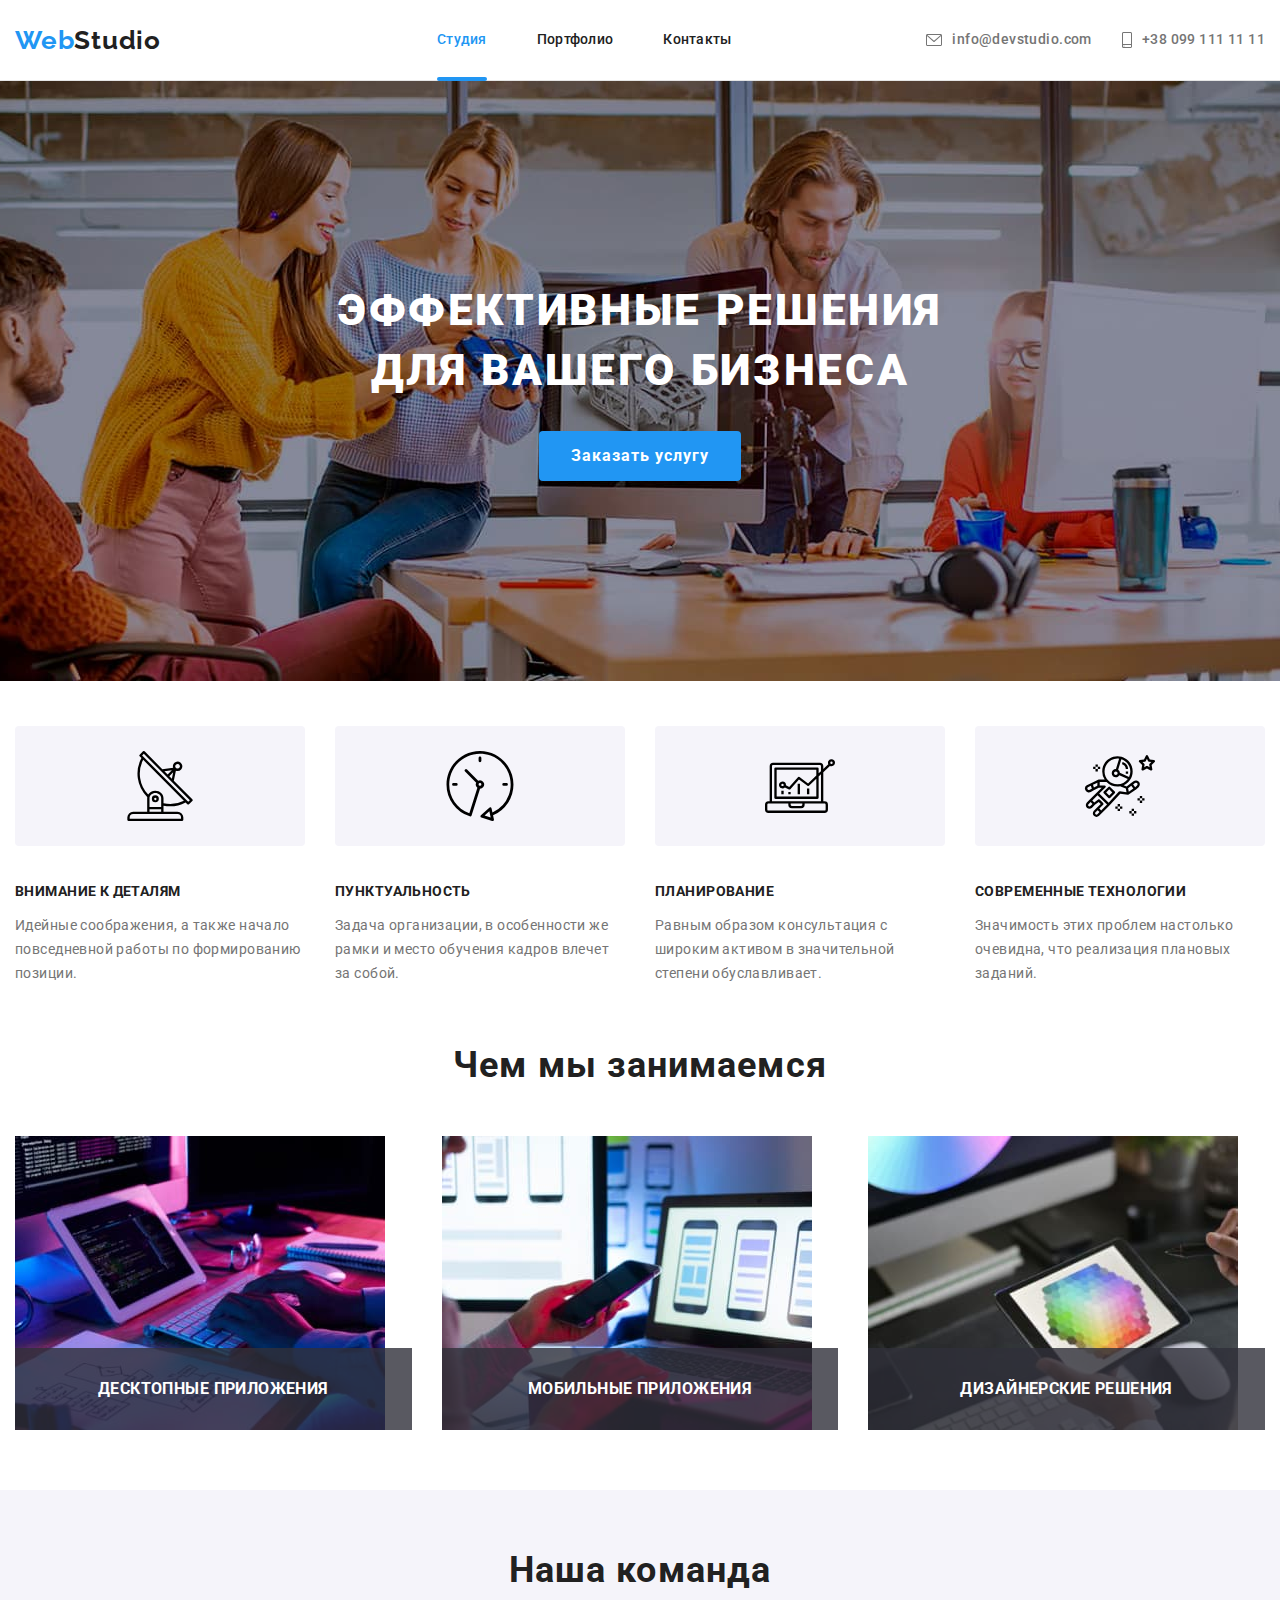
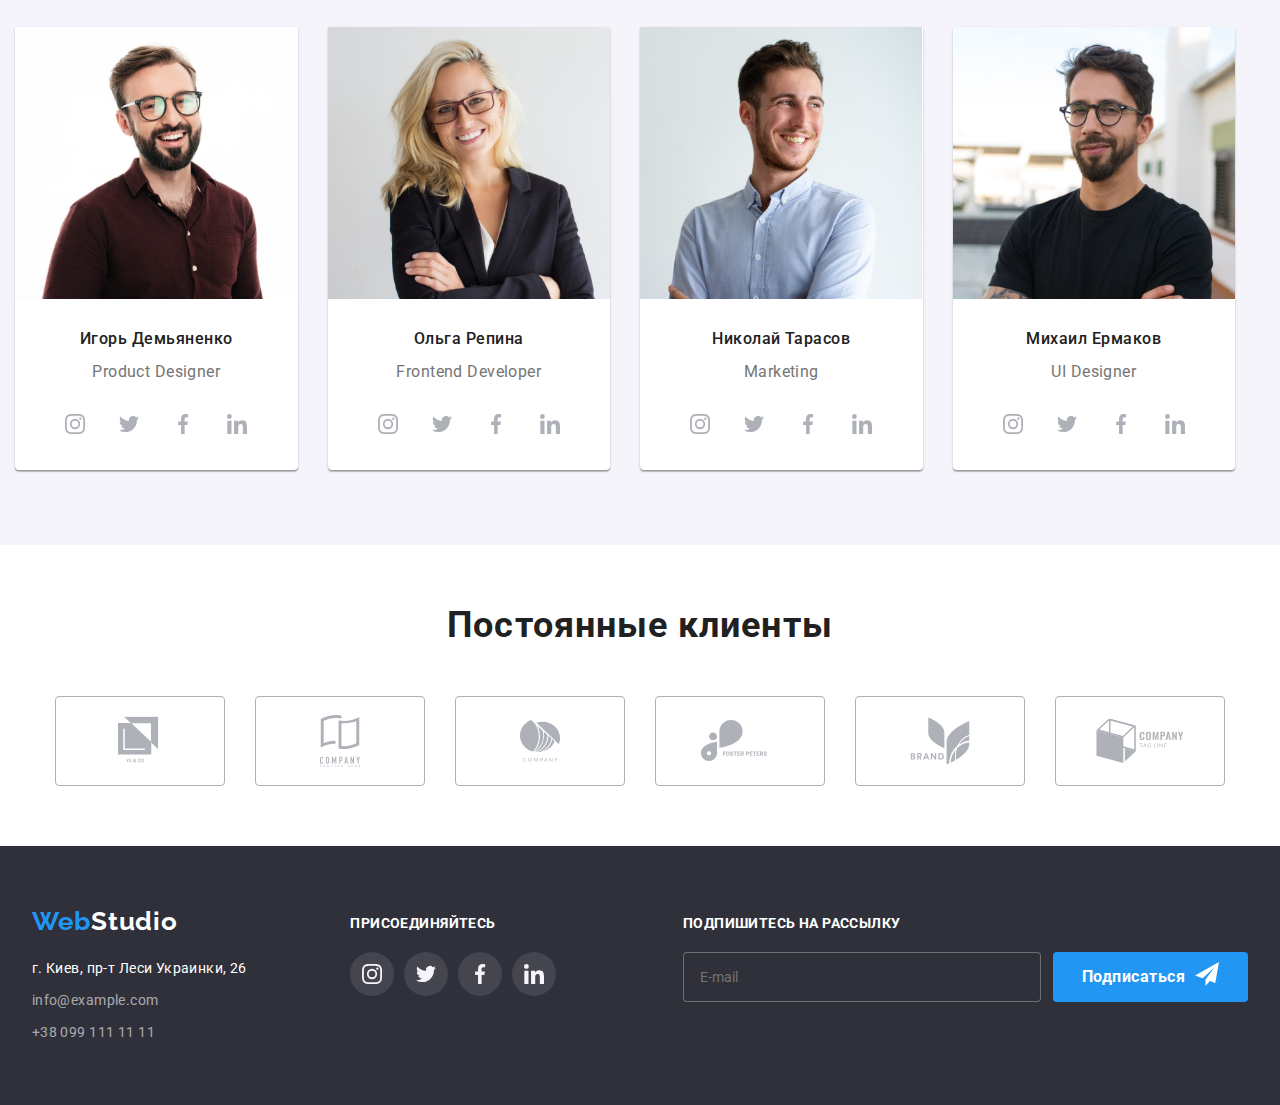
==== commit ea706323: "+" ====
--- a/index.html
+++ b/index.html
@@ -38,37 +38,6 @@
         </ul>
       </nav>
 
-      <nav class="burger-menu">
-        <div class="burger-menu__container" data-menu>
-          <ul class="burger-menu__list list">
-            <li class="burger-menu__item"><a class="burger-menu__link burger-menu__link--accent link accent" href="./index.html">Студия</a></li>
-            <li class="burger-menu__item"><a class="burger-menu__link link" href="./portfolio.html">Портфолио</a></li>
-            <li class="burger-menu__item"><a class="burger-menu__link link" href="">Контакты</a></li>
-          </ul>
-          <ul class="burger-menu__contacts list">
-            <li class="burger-menu__item burger-menu__item--contacts"><a class="burger-menu__link link"
-                href="mailto:info@example.com">
-                <svg class="burger-menu__icon burger-menu__icon--mail">
-                  <use href="./images/main/sprite-cl-gn.svg#envelope"></use>
-                </svg>
-                info@example.com</a></li>
-            <li class="burger-menu__item burger-menu__item--contacts">
-              <a class="burger-menu__link link" href="tel:+380991111111">
-                <svg class="burger-menu__icon burger-menu__icon--phone">
-                  <use href="./images/main/sprite-cl-gn.svg#smartphone"></use>
-                </svg>
-                +38 099 111 11 11</a>
-            </li>
-          </ul>
-        </div>
-
-        <button class="burger-menu__button" aria-expanded="false" data-menu-button>
-          <svg class="burger-menu__icon" aria-label="burger-menu">
-            <use class="burger-menu--icon-cross" href="./images/main/sprite-form.svg#three-bars"></use>
-            <use class="burger-menu--icon-menu" href="./images/main/sprite-cl-gn.svg#closelink"></use>
-          </svg>
-        </button>
-      </nav>
     </div>
   </header>
 
--- a/css/main.min.css
+++ b/css/main.min.css
@@ -1,2 +1,2 @@
-.team__title,.clients__title{margin-top:0;margin-bottom:30px}@media (min-width: 1200px){.team__title,.clients__title{margin-bottom:50px}}.service,.team,.clients,.footer{padding-top:60px;padding-bottom:60px}.clients__icon{top:50%;left:50%;-webkit-transform:translate(-50%, -50%);transform:translate(-50%, -50%)}/*! modern-normalize v0.7.0 | MIT License | https://github.com/sindresorhus/modern-normalize */html{-webkit-box-sizing:border-box;box-sizing:border-box}*,::after,::before{-webkit-box-sizing:inherit;box-sizing:inherit}:root{-moz-tab-size:4;-o-tab-size:4;tab-size:4}html{line-height:1.15;-webkit-text-size-adjust:100%}body{margin:0}body{font-family:system-ui, -apple-system, "Segoe UI", Roboto, Helvetica, Arial, sans-serif, "Apple Color Emoji", "Segoe UI Emoji"}hr{height:0}abbr[title]{-webkit-text-decoration:underline dotted;text-decoration:underline dotted}b,strong{font-weight:bolder}code,kbd,pre,samp{font-family:ui-monospace, SFMono-Regular, Consolas, "Liberation Mono", Menlo, monospace;font-size:1em}small{font-size:80%}sub,sup{font-size:75%;line-height:0;position:relative;vertical-align:baseline}sub{bottom:-0.25em}sup{top:-0.5em}button,input,optgroup,select,textarea{font-family:inherit;font-size:100%;line-height:1.15;margin:0}button,select{text-transform:none}[type="button"],[type="reset"],[type="submit"],button{-webkit-appearance:button}[type="button"]::-moz-focus-inner,[type="reset"]::-moz-focus-inner,[type="submit"]::-moz-focus-inner,button::-moz-focus-inner{border-style:none;padding:0}[type="button"]:-moz-focusring,[type="reset"]:-moz-focusring,[type="submit"]:-moz-focusring,button:-moz-focusring{outline:1px dotted ButtonText}legend{padding:0}progress{vertical-align:baseline}[type="number"]::-webkit-inner-spin-button,[type="number"]::-webkit-outer-spin-button{height:auto}[type="search"]{-webkit-appearance:textfield;outline-offset:-2px}[type="search"]::-webkit-search-decoration{-webkit-appearance:none}::-webkit-file-upload-button{-webkit-appearance:button;font:inherit}summary{display:list-item}*::-moz-selection{background:transparent}*::selection{background:transparent}body{font-size:14px;font-weight:400;line-height:1.71;letter-spacing:.03em;position:relative;font-family:"Roboto", sans-serif;background-color:#fff;color:#757575}img,picture{display:block;max-width:100%;height:auto}.is-hidden{opacity:0;pointer-events:none}.visually-hidden{position:absolute;width:1px;height:1px;margin:-1px;padding:0;border:0;overflow:hidden;clip:rect(0 0 0 0)}.link{text-decoration:none;display:block;color:inherit;font-style:normal}.list{list-style:none;margin:0;padding:0}.accent{color:#2196f3}.container{width:100%;margin-left:auto;margin-right:auto;padding-left:15px;padding-right:15px}@media (min-width: 480px){.container{width:480px}}@media (min-width: 768px){.container{width:768px}}@media (min-width: 1200px){.container{width:1200px}}.section-title{font-size:28px;font-weight:700;line-height:1.18;letter-spacing:.03em;color:#212121;text-align:center}@media (min-width: 1200px){.section-title{font-size:36px;font-weight:700;line-height:1.16;letter-spacing:.03em}}.logo{font-size:24px;font-weight:700;line-height:1.19;letter-spacing:.03em;color:#212121;font-family:Raleway, sans-serif;text-decoration:none}@media (min-width: 1200px){.logo{font-size:26px;font-weight:700;line-height:1.17;letter-spacing:.03em}}.social{display:-webkit-box;display:-ms-flexbox;display:flex;-webkit-box-pack:center;-ms-flex-pack:center;justify-content:center;-webkit-box-align:center;-ms-flex-align:center;align-items:center;-webkit-transition:background-color 0.25s cubic-bezier(0.4, 0, 0.2, 1);transition:background-color 0.25s cubic-bezier(0.4, 0, 0.2, 1)}.social__item:not(:last-child){margin-right:10px}.social__link{display:-webkit-box;display:-ms-flexbox;display:flex;-webkit-box-pack:center;-ms-flex-pack:center;justify-content:center;-webkit-box-align:center;-ms-flex-align:center;align-items:center;-webkit-transition:background 0.25s cubic-bezier(0.4, 0, 0.2, 1);transition:background 0.25s cubic-bezier(0.4, 0, 0.2, 1);width:44px;height:44px;border-radius:50%;background-repeat:no-repeat;background-position:center}.social__link--grey{background:rgba(255,255,255,0.1)}.social__link:hover,.social__link:focus{background-color:#2196f3}.social__icon{-webkit-transition:fill 0.25s cubic-bezier(0.4, 0, 0.2, 1);transition:fill 0.25s cubic-bezier(0.4, 0, 0.2, 1);width:20px;height:20px;fill:#AFB1B8}.social__icon--white{fill:#f5f4fa}.social__link:hover .social__icon--white-hover,.social__link:focus .social__icon--white-hover{fill:#f5f4fa}.site-nav{font-size:14px;font-weight:500;line-height:1.14;letter-spacing:.02em;display:none;color:#212121}.site-nav__list{display:-webkit-box;display:-ms-flexbox;display:flex;-webkit-box-pack:justify;-ms-flex-pack:justify;justify-content:space-between;-webkit-box-align:center;-ms-flex-align:center;align-items:center}.site-nav__item:not(:last-child){margin-right:50px}.site-nav__link{padding-top:32px;padding-bottom:32px}.site-nav__link:hover,.site-nav__link:focus{color:#2196f3;cursor:pointer}@media (min-width: 768px){.site-nav{width:100%;display:-webkit-box;display:-ms-flexbox;display:flex;-webkit-box-pack:justify;-ms-flex-pack:justify;justify-content:space-between;-webkit-box-align:center;-ms-flex-align:center;align-items:center}}.site-nav__link--accent{position:relative;color:#2196f3}.site-nav__link--accent::after{content:"";position:absolute;bottom:0;left:0;width:100%;height:4px;margin-bottom:-1px;background-color:#2196f3;border-radius:2px}.dropbox{-webkit-transition:opacity 0.25s cubic-bezier(0.4, 0, 0.2, 1);transition:opacity 0.25s cubic-bezier(0.4, 0, 0.2, 1);position:fixed;top:0;left:0;width:100%;height:100%;z-index:100;background-color:rgba(0,0,0,0.1);overflow-y:scroll}.modal{-webkit-transition:-webkit-transform 0.25s cubic-bezier(0.4, 0, 0.2, 1);transition:-webkit-transform 0.25s cubic-bezier(0.4, 0, 0.2, 1);transition:transform 0.25s cubic-bezier(0.4, 0, 0.2, 1);transition:transform 0.25s cubic-bezier(0.4, 0, 0.2, 1), -webkit-transform 0.25s cubic-bezier(0.4, 0, 0.2, 1);position:absolute;width:450px;margin-right:auto;margin-left:auto;padding:40px;-webkit-box-shadow:0px 1px 3px rgba(0,0,0,0.12),0px 1px 1px rgba(0,0,0,0.14),0px 2px 1px rgba(0,0,0,0.2);box-shadow:0px 1px 3px rgba(0,0,0,0.12),0px 1px 1px rgba(0,0,0,0.14),0px 2px 1px rgba(0,0,0,0.2);border-radius:4px;background-color:#fff}@media (min-width: 1200px){.modal{width:528px}}.modal__close-btn{position:absolute;right:8px;top:8px;width:30px;height:30px;border-radius:50%;cursor:pointer;border:1px solid #AFB1B8;background-color:#fff;outline:transparent}.modal__icon{position:absolute;top:50%;left:50%;-webkit-transform:translate(-50%, -50%);transform:translate(-50%, -50%);width:18px;height:186px}.modal__close-btn:focus .modal__icon,.modal__close-btn:hover .modal__icon{fill:#2196f3}@media screen and (max-height: 609px){.modal{position:relative;top:15px}}@media screen and (min-height: 610px){.modal{top:50%;left:50%;-webkit-transform:translate(-50%, -50%);transform:translate(-50%, -50%)}}.is-hidden .modal{-webkit-transform:translate(-50%, 100%);transform:translate(-50%, 100%)}@media screen and (max-height: 609px){.is-hidden .modal{-webkit-transform:translate(0, 100%);transform:translate(0, 100%)}}.form{display:-webkit-box;display:-ms-flexbox;display:flex;-webkit-box-pack:start;-ms-flex-pack:start;justify-content:flex-start;-webkit-box-align:start;-ms-flex-align:start;align-items:start;font-size:12px;font-weight:400;line-height:1.16;letter-spacing:.03em;-webkit-box-orient:vertical;-webkit-box-direction:normal;-ms-flex-direction:column;flex-direction:column}@media (min-width: 1200px){.form{font-size:14px;font-weight:400;line-height:1.71;letter-spacing:.03em}}.form__title{font-size:20px;font-weight:700;line-height:1.5;letter-spacing:.03em;margin-top:0;margin-bottom:12px;text-align:center;color:#212121}.form__field{position:relative;margin-bottom:10px;width:370px}@media (min-width: 1200px){.form__field{width:448px}}.form__field--comment{margin-bottom:20px}.form__input{display:block;width:100%;height:40px;padding:12px 16px;padding-left:42px;margin-top:4px;border:1px solid #AFB1B8;border-radius:4px;outline:none}.form__input:focus{border:1px solid #2196f3}.form__input--textarea{padding-left:12px;resize:none;height:120px;overflow:auto;font-size:14px}.form__icon{position:absolute;bottom:11px;left:12px;width:18px;height:18px;fill:#212121;background-color:#fff;-webkit-filter:drop-shadow(0px 4px 4px rgba(0,0,0,0.25));filter:drop-shadow(0px 4px 4px rgba(0,0,0,0.25))}.form__input:focus+.form__icon{fill:#2196f3;-webkit-filter:none;filter:none}.form__button{padding:10px 55px;background-color:#2196f3;border:0;border-radius:4px;cursor:pointer;font-size:16px;font-weight:700;line-height:1.87;letter-spacing:.06em;margin:auto;color:#fff;font-family:inherit;cursor:pointer}.form .butn-shedow{-webkit-filter:drop-shadow(0px 4px 4px #E5E5E5);filter:drop-shadow(0px 4px 4px #E5E5E5)}.form__input--textarea::-webkit-input-placeholder{font-size:14px;color:#AFB1B8}.form__input--textarea:-ms-input-placeholder{font-size:14px;color:#AFB1B8}.form__input--textarea::-ms-input-placeholder{font-size:14px;color:#AFB1B8}.form__input--textarea::placeholder{font-size:14px;color:#AFB1B8}.policy{display:-webkit-box;display:-ms-flexbox;display:flex;-webkit-box-pack:center;-ms-flex-pack:center;justify-content:center;-webkit-box-align:center;-ms-flex-align:center;align-items:center}.policy__icon-check{position:static;width:16px;height:15px;margin-right:8px;border-radius:2px;border:2px solid #212121;background-color:#fff;fill:#fff;stroke:#fff;stroke-width:0.2}@media (min-width: 1200px){.policy__icon-check{margin-left:12px}}.policy__checkbox:checked+.policy__icon-check{background-color:#2196f3;border-color:#2196f3}.policy--margin{margin-bottom:30px}.color-contract{color:#2196f3;margin-left:4px}.burger-menu{z-index:2}.burger-menu__container{position:absolute;display:none;top:calc(100% + 1px);left:0;width:100%;padding:60px;text-align:center;background-color:#fff;-webkit-box-shadow:0px 4px 8px rgba(0,0,0,0.04),0px 2px 4px rgba(0,0,0,0.08),0px 1px 3px rgba(0,0,0,0.16);box-shadow:0px 4px 8px rgba(0,0,0,0.04),0px 2px 4px rgba(0,0,0,0.08),0px 1px 3px rgba(0,0,0,0.16)}.burger-menu__container.is-open{display:block}.burger-menu__list{font-size:18px;font-weight:500;line-height:1.17;letter-spacing:.02em;margin-bottom:60px;color:#212121}.burger-menu__item:not(:last-child){margin-bottom:40px}.burger-menu__contacts{font-size:18px;font-weight:500;line-height:1.17;letter-spacing:.02em}.burger-menu__link:hover,.burger-menu__link:focus{color:#2196f3;cursor:pointer}.burger-menu__button{margin:0;padding:0;font-size:0;background-color:transparent;border:0}.burger-menu__icon{width:40px;height:40px;fill:#000}.burger-menu__icon:hover{fill:#2196f3}@media (min-width: 480px){.burger-menu{display:block}}@media (min-width: 768px){.burger-menu{display:none}}.burger-menu__item--contacts:not(:last-child){margin-bottom:12px}.burger-menu__link{display:inline-block}.burger-menu__link--accent::after{content:"";display:inline-block;bottom:0;left:0;width:100%;height:4px;margin-top:8px;background-color:#2196f3;border-radius:2px}.burger-menu__icon--phone{width:10px;height:15px;margin-right:5px;fill:#757575}.burger-menu__icon--mail{width:16px;height:12px;margin-right:5px;fill:#757575}.burger-menu__button.is-open .burger-menu--icon-cross{display:none}.burger-menu__button.is-open .burger-menu--icon-menu{display:block}.burger-menu__button .burger-menu--icon-cross{display:block}.burger-menu__button .burger-menu--icon-menu{display:none}.site-header{display:-webkit-box;display:-ms-flexbox;display:flex;-webkit-box-pack:justify;-ms-flex-pack:justify;justify-content:space-between;-webkit-box-align:center;-ms-flex-align:center;align-items:center;border-bottom:1px solid #E5E5E5;position:relative}.site-header__logo{margin-right:276px;padding-top:16px;padding-bottom:16px}@media (min-width: 768px){.site-header__logo{margin-right:88px}}.site-header__contacts{display:-webkit-box;display:-ms-flexbox;display:flex;-webkit-box-pack:justify;-ms-flex-pack:justify;justify-content:space-between;-webkit-box-align:start;-ms-flex-align:start;align-items:start}@media (max-width: 1199px){.site-header__contacts{-webkit-box-orient:vertical;-webkit-box-direction:normal;-ms-flex-direction:column;flex-direction:column}}.site-header__item:not(:last-child){margin-right:50px}@media (max-width: 1199px){.site-header__item:not(:last-child){margin-right:0;margin-bottom:10px}}@media (min-width: 1200px){.site-header__item:not(:last-child){margin-right:30px;margin-bottom:0}}.site-header__link{font-size:12px;font-weight:500;line-height:1.17;letter-spacing:.02em;-webkit-transition:color 0.25s cubic-bezier(0.4, 0, 0.2, 1);transition:color 0.25s cubic-bezier(0.4, 0, 0.2, 1);padding-top:32px;padding-bottom:32px;color:#757575}@media (max-width: 1199px){.site-header__link{padding-top:0;padding-bottom:0}}@media (min-width: 1200px){.site-header__link{font-size:14px;font-weight:500;line-height:1.14;letter-spacing:.03em}}.site-header__icon{margin-right:10px;fill:#757575}@media (max-width: 1199px){.site-header__icon{margin-right:8px}}.site-header__link{display:-webkit-box;display:-ms-flexbox;display:flex;-webkit-box-pack:center;-ms-flex-pack:center;justify-content:center;-webkit-box-align:center;-ms-flex-align:center;align-items:center}.site-header__link:hover,.site-header__link:focus{color:#2196f3;cursor:pointer}.site-header__link:hover .site-header__icon,.site-header__link:focus .site-header__icon{fill:#2196f3}.site-header__icon--phone{width:10px;height:16px}@media (max-width: 1199px){.site-header__icon--phone{width:10px;height:14px}}.site-header__icon--mail{width:16px;height:12px}@media (max-width: 1199px){.site-header__icon--mail{width:14px;height:10px}}.hero{display:-webkit-box;display:-ms-flexbox;display:flex;-webkit-box-pack:center;-ms-flex-pack:center;justify-content:center;-webkit-box-align:center;-ms-flex-align:center;align-items:center;min-width:480px;height:400px;margin-right:auto;margin-left:auto;text-align:center;background-color:#f5f4fa;background-position:center;background-size:cover;background-image:url(../images//mobile/main-jpeg-480x400.jpg),-webkit-gradient(linear, left top, right top, from(rgba(33,38,48,0.5)), to(rgba(23,23,46,0.3)));background-image:url(../images//mobile/main-jpeg-480x400.jpg),linear-gradient(to right, rgba(33,38,48,0.5), rgba(23,23,46,0.3))}@media screen and (min-device-pixel-ratio: 2), screen and (-webkit-min-device-pixel-ratio: 2), screen and (min-resolution: 192dpi), screen and (min-resolution: 2dppx){.hero{background-image:url(../images//mobile/main-jpeg-480x400@2.jpg),-webkit-gradient(linear, left top, right top, from(rgba(33,38,48,0.5)), to(rgba(23,23,46,0.3)));background-image:url(../images//mobile/main-jpeg-480x400@2.jpg),linear-gradient(to right, rgba(33,38,48,0.5), rgba(23,23,46,0.3))}}@media (min-width: 768px){.hero{min-width:768px;background-image:url(../images/tablet/main-jpeg-768x400.jpg),-webkit-gradient(linear, left top, right top, from(rgba(33,38,48,0.5)), to(rgba(23,23,46,0.3)));background-image:url(../images/tablet/main-jpeg-768x400.jpg),linear-gradient(to right, rgba(33,38,48,0.5), rgba(23,23,46,0.3))}}@media screen and (min-width: 768px) and (min-device-pixel-ratio: 2), screen and (min-width: 768px) and (-webkit-min-device-pixel-ratio: 2), screen and (min-width: 768px) and (min-resolution: 192dpi), screen and (min-width: 768px) and (min-resolution: 2dppx){.hero{background-image:url(../images/tablet/main-jpeg-768x400@2.jpg),-webkit-gradient(linear, left top, right top, from(rgba(33,38,48,0.5)), to(rgba(23,23,46,0.3)));background-image:url(../images/tablet/main-jpeg-768x400@2.jpg),linear-gradient(to right, rgba(33,38,48,0.5), rgba(23,23,46,0.3))}}@media (min-width: 1200px){.hero{max-width:1600px;height:600px;background-image:url(../images/desktop/main-jpeg-1600x600.jpg),-webkit-gradient(linear, left top, right top, from(rgba(33,38,48,0.5)), to(rgba(23,23,46,0.3)));background-image:url(../images/desktop/main-jpeg-1600x600.jpg),linear-gradient(to right, rgba(33,38,48,0.5), rgba(23,23,46,0.3))}}@media screen and (min-width: 1200px) and (min-device-pixel-ratio: 2), screen and (min-width: 1200px) and (-webkit-min-device-pixel-ratio: 2), screen and (min-width: 1200px) and (min-resolution: 192dpi), screen and (min-width: 1200px) and (min-resolution: 2dppx){.hero{background-image:url(../images/desktop/main-jpeg-1600x600@2.jpg),-webkit-gradient(linear, left top, right top, from(rgba(33,38,48,0.5)), to(rgba(23,23,46,0.3)));background-image:url(../images/desktop/main-jpeg-1600x600@2.jpg),linear-gradient(to right, rgba(33,38,48,0.5), rgba(23,23,46,0.3))}}.hero__container{display:-webkit-box;display:-ms-flexbox;display:flex;-webkit-box-pack:center;-ms-flex-pack:center;justify-content:center;-webkit-box-align:center;-ms-flex-align:center;align-items:center;-webkit-box-orient:vertical;-webkit-box-direction:normal;-ms-flex-direction:column;flex-direction:column;max-width:360px}@media (min-width: 1200px){.hero__container{max-width:696px}}.hero__title{font-size:26px;font-weight:900;line-height:1.62;letter-spacing:.06em;display:inline-block;margin-bottom:30px;color:#fff;text-transform:uppercase}@media (min-width: 1200px){.hero__title{font-size:44px;font-weight:900;line-height:1.36;letter-spacing:.06em;max-width:696px}}.hero__btn{padding:10px 32px;background-color:#2196f3;border:0;border-radius:4px;cursor:pointer;font-size:16px;font-weight:700;line-height:1.87;letter-spacing:.06em;color:#fff;font-family:inherit}.advantages{padding-top:60px}@media (min-width: 768px){.advantages__list{display:-webkit-box;display:-ms-flexbox;display:flex;-webkit-box-pack:start;-ms-flex-pack:start;justify-content:flex-start;-webkit-box-align:stretch;-ms-flex-align:stretch;align-items:stretch;-ms-flex-wrap:wrap;flex-wrap:wrap;margin:-15px}}.advantages__item{width:450px;margin-right:auto;margin-left:auto}@media (min-width: 768px){.advantages__item{width:calc((100% - 30px * 2) / 2);margin:15px}}@media (min-width: 1200px){.advantages__item{width:calc((100% - 30px * 4) / 4)}}.advantages__icon{width:100%;height:120px;padding:25px 100px;margin-bottom:30px;border-radius:4px;background-color:#f5f4fa}.advantages__title{font-size:14px;font-weight:700;line-height:1.14;letter-spacing:.03em;margin-top:0px;margin-bottom:10px;text-transform:uppercase;color:#212121}@media (max-width: 1199px){.service{display:none}}.service__list{display:-webkit-box;display:-ms-flexbox;display:flex;-webkit-box-pack:center;-ms-flex-pack:center;justify-content:center;-webkit-box-align:stretch;-ms-flex-align:stretch;align-items:stretch;-ms-flex-wrap:wrap;flex-wrap:wrap;margin:-15px}.service__item{width:calc((100% - 30px * 3) / 3);position:relative;margin:15px}.service__title{margin-top:0;margin-bottom:50px}.service__text{position:absolute;display:block;left:0;bottom:0;margin-top:0;margin-bottom:0;padding-bottom:27px;padding-top:27px;width:100%;text-align:center;text-transform:uppercase;color:#fff;background:rgba(47,48,58,0.8)}.team{min-width:480px;background-color:#f5f4fa;font-size:16px}.team__list{display:block;width:100%}@media (min-width: 768px){.team__list{display:-webkit-box;display:-ms-flexbox;display:flex;-webkit-box-pack:start;-ms-flex-pack:start;justify-content:flex-start;-webkit-box-align:start;-ms-flex-align:start;align-items:flex-start;-ms-flex-wrap:wrap;flex-wrap:wrap;margin:-15px}}.team__item{display:-webkit-box;display:-ms-flexbox;display:flex;-webkit-box-pack:start;-ms-flex-pack:start;justify-content:flex-start;-webkit-box-align:center;-ms-flex-align:center;align-items:center;-webkit-box-orient:vertical;-webkit-box-direction:normal;-ms-flex-direction:column;flex-direction:column;width:450px;margin-right:auto;margin-left:auto;-webkit-box-shadow:0px 1px 3px rgba(0,0,0,0.12),0px 1px 1px rgba(0,0,0,0.14),0px 2px 1px rgba(0,0,0,0.2);box-shadow:0px 1px 3px rgba(0,0,0,0.12),0px 1px 1px rgba(0,0,0,0.14),0px 2px 1px rgba(0,0,0,0.2);border-radius:0px 0px 4px 4px;background-color:#fff}.team__item:not(:last-child){margin-bottom:30px}@media (min-width: 768px){.team__item{width:calc((100% - 30px * 2) / 2);margin:15px}}@media (min-width: 1200px){.team__item{width:calc((100% - 30px * 4) / 4)}}.team__name{font-size:16px;font-weight:500;line-height:1.19;letter-spacing:.03em;margin-top:30px;margin-bottom:10px;color:#212121;text-align:center}.team__social{margin-top:16px;margin-bottom:24px}.clients__list{display:-webkit-box;display:-ms-flexbox;display:flex;-webkit-box-pack:center;-ms-flex-pack:center;justify-content:center;-webkit-box-align:center;-ms-flex-align:center;align-items:center;-ms-flex-wrap:wrap;flex-wrap:wrap;margin:-15px}.clients__item{margin:15px}.clients__link{-webkit-transition:background 0.25s cubic-bezier(0.4, 0, 0.2, 1);transition:background 0.25s cubic-bezier(0.4, 0, 0.2, 1);position:relative;width:210px;height:90px;border:1px solid #AFB1B8;border-radius:4px}.clients__link:hover,.clients__link:focus{border-color:#2196f3}@media (min-width: 768px){.clients__link{width:226px}}@media (min-width: 1200px){.clients__link{width:170px}}.clients__icon{-webkit-transition:fill 0.25s cubic-bezier(0.4, 0, 0.2, 1);transition:fill 0.25s cubic-bezier(0.4, 0, 0.2, 1);position:absolute;fill:#AFB1B8}.clients__link:hover .clients__icon,.clients__link:focus .clients__icon{fill:#2196f3}.clients__item:nth-child(1) .clients__icon{width:44px;height:49px}.clients__item:nth-child(2) .clients__icon{width:40px;height:52px}.clients__item:nth-child(3) .clients__icon{width:41px;height:42px}.clients__item:nth-child(4) .clients__icon{width:79px;height:42px}.clients__item:nth-child(5) .clients__icon{width:59px;height:47px}.clients__item:nth-child(6) .clients__icon{width:88px;height:45px}.footer{color:rgba(255,255,255,0.6);background-color:#2f303a}@media (min-width: 768px){.footer__container{display:-webkit-box;display:-ms-flexbox;display:flex;-ms-flex-pack:distribute;justify-content:space-around;-webkit-box-align:start;-ms-flex-align:start;align-items:start;-ms-flex-wrap:wrap;flex-wrap:wrap}}.footer__contacts{display:-webkit-box;display:-ms-flexbox;display:flex;-webkit-box-pack:center;-ms-flex-pack:center;justify-content:center;-webkit-box-align:stretch;-ms-flex-align:stretch;align-items:stretch;-webkit-box-orient:vertical;-webkit-box-direction:normal;-ms-flex-direction:column;flex-direction:column}.footer__logo{margin-bottom:20px;color:#fff;text-align:center}@media (min-width: 1200px){.footer__logo{text-align:left}}.footer__address{text-align:center;margin-bottom:60px}@media (min-width: 1200px){.footer__address{margin-right:70px;margin-bottom:0;text-align:left}}.footer__social{display:-webkit-box;display:-ms-flexbox;display:flex;-webkit-box-pack:center;-ms-flex-pack:center;justify-content:center;-webkit-box-align:center;-ms-flex-align:center;align-items:center;-webkit-box-orient:vertical;-webkit-box-direction:normal;-ms-flex-direction:column;flex-direction:column;margin-bottom:60px}@media (min-width: 1200px){.footer__social{display:-webkit-box;display:-ms-flexbox;display:flex;-webkit-box-pack:start;-ms-flex-pack:start;justify-content:flex-start;-webkit-box-align:stretch;-ms-flex-align:stretch;align-items:stretch;margin-bottom:0;margin-right:93px;margin-top:10px}}.footer__title{font-size:14px;font-weight:700;line-height:1.14;letter-spacing:.03em;margin-bottom:20px;color:#fff;text-transform:uppercase}.footer__link:hover,.footer__link:focus{color:#2196f3;cursor:pointer}.footer__link--white{color:#fff}.footer__link:not(:last-child){margin-bottom:8px}.footer__subscribe{display:-webkit-box;display:-ms-flexbox;display:flex;-webkit-box-pack:center;-ms-flex-pack:center;justify-content:center;-webkit-box-align:center;-ms-flex-align:center;align-items:center;-webkit-box-orient:vertical;-webkit-box-direction:normal;-ms-flex-direction:column;flex-direction:column;margin-top:10px}@media (min-width: 1200px){.footer__subscribe{display:-webkit-box;display:-ms-flexbox;display:flex;-webkit-box-pack:start;-ms-flex-pack:start;justify-content:flex-start;-webkit-box-align:stretch;-ms-flex-align:stretch;align-items:stretch}}.footer__form{display:-webkit-box;display:-ms-flexbox;display:flex;-webkit-box-pack:center;-ms-flex-pack:center;justify-content:center;-webkit-box-align:center;-ms-flex-align:center;align-items:center;-webkit-box-orient:vertical;-webkit-box-direction:normal;-ms-flex-direction:column;flex-direction:column;width:100%}@media (min-width: 1200px){.footer__form{display:-webkit-box;display:-ms-flexbox;display:flex;-webkit-box-pack:start;-ms-flex-pack:start;justify-content:flex-start;-webkit-box-align:stretch;-ms-flex-align:stretch;align-items:stretch;-webkit-box-orient:horizontal;-webkit-box-direction:normal;-ms-flex-direction:row;flex-direction:row}}.footer__field{display:-webkit-box;display:-ms-flexbox;display:flex;-webkit-box-pack:center;-ms-flex-pack:center;justify-content:center;-webkit-box-align:center;-ms-flex-align:center;align-items:center;width:100%}.footer__input{width:450px;height:50px;margin-bottom:20px;padding:15px 16px;color:inherit;border-radius:4px;border:1px solid rgba(255,255,255,0.3);background-color:#2f303a}@media (max-width: 479px){.footer__input{width:calc(100% - 30px);margin-left:auto;margin-right:auto;display:block}}@media (min-width: 1200px){.footer__input{width:358px;margin-bottom:0;margin-right:12px}}.footer__btn{display:-webkit-box;display:-ms-flexbox;display:flex;-webkit-box-pack:center;-ms-flex-pack:center;justify-content:center;-webkit-box-align:start;-ms-flex-align:start;align-items:start;padding:10px 29px;background-color:#2196f3;border:0;border-radius:4px;cursor:pointer;font-size:16px;font-weight:700;line-height:1.87;letter-spacing:.03em;color:#fff;cursor:pointer}.footer__btn::after{content:"";display:inline-block;width:24px;height:24px;margin-left:10px;background-image:url(../images/icon-send.svg);background-repeat:no-repeat;background-position:center;background-size:contain}
+.team__title,.clients__title{margin-top:0;margin-bottom:50px}.service,.team,.clients,.footer{padding-top:60px;padding-bottom:60px}.clients__icon{top:50%;left:50%;-webkit-transform:translate(-50%, -50%);transform:translate(-50%, -50%)}/*! modern-normalize v0.7.0 | MIT License | https://github.com/sindresorhus/modern-normalize */html{-webkit-box-sizing:border-box;box-sizing:border-box}*,::after,::before{-webkit-box-sizing:inherit;box-sizing:inherit}:root{-moz-tab-size:4;-o-tab-size:4;tab-size:4}html{line-height:1.15;-webkit-text-size-adjust:100%}body{margin:0}body{font-family:system-ui, -apple-system, "Segoe UI", Roboto, Helvetica, Arial, sans-serif, "Apple Color Emoji", "Segoe UI Emoji"}hr{height:0}abbr[title]{-webkit-text-decoration:underline dotted;text-decoration:underline dotted}b,strong{font-weight:bolder}code,kbd,pre,samp{font-family:ui-monospace, SFMono-Regular, Consolas, "Liberation Mono", Menlo, monospace;font-size:1em}small{font-size:80%}sub,sup{font-size:75%;line-height:0;position:relative;vertical-align:baseline}sub{bottom:-0.25em}sup{top:-0.5em}button,input,optgroup,select,textarea{font-family:inherit;font-size:100%;line-height:1.15;margin:0}button,select{text-transform:none}[type="button"],[type="reset"],[type="submit"],button{-webkit-appearance:button}[type="button"]::-moz-focus-inner,[type="reset"]::-moz-focus-inner,[type="submit"]::-moz-focus-inner,button::-moz-focus-inner{border-style:none;padding:0}[type="button"]:-moz-focusring,[type="reset"]:-moz-focusring,[type="submit"]:-moz-focusring,button:-moz-focusring{outline:1px dotted ButtonText}legend{padding:0}progress{vertical-align:baseline}[type="number"]::-webkit-inner-spin-button,[type="number"]::-webkit-outer-spin-button{height:auto}[type="search"]{-webkit-appearance:textfield;outline-offset:-2px}[type="search"]::-webkit-search-decoration{-webkit-appearance:none}::-webkit-file-upload-button{-webkit-appearance:button;font:inherit}summary{display:list-item}*::-moz-selection{background:transparent}*::selection{background:transparent}body{font-size:14px;font-weight:400;line-height:1.71;letter-spacing:.03em;position:relative;font-family:"Roboto", sans-serif;background-color:#fff;color:#757575}img,picture{display:block;max-width:100%;height:auto}.is-hidden{opacity:0;pointer-events:none}.visually-hidden{position:absolute;width:1px;height:1px;margin:-1px;padding:0;border:0;overflow:hidden;clip:rect(0 0 0 0)}.link{text-decoration:none;display:block;color:inherit;font-style:normal}.list{list-style:none;margin:0;padding:0}.accent{color:#2196f3}.container{width:100%;margin-left:auto;margin-right:auto;padding-left:15px;padding-right:15px}.section-title{font-size:36px;font-weight:700;line-height:1.16;letter-spacing:.03em;color:#212121;text-align:center}.logo{font-size:26px;font-weight:700;line-height:1.17;letter-spacing:.03em;color:#212121;font-family:Raleway, sans-serif;text-decoration:none}.social{display:-webkit-box;display:-ms-flexbox;display:flex;-webkit-box-pack:center;-ms-flex-pack:center;justify-content:center;-webkit-box-align:center;-ms-flex-align:center;align-items:center;-webkit-transition:background-color 0.25s cubic-bezier(0.4, 0, 0.2, 1);transition:background-color 0.25s cubic-bezier(0.4, 0, 0.2, 1)}.social__item:not(:last-child){margin-right:10px}.social__link{display:-webkit-box;display:-ms-flexbox;display:flex;-webkit-box-pack:center;-ms-flex-pack:center;justify-content:center;-webkit-box-align:center;-ms-flex-align:center;align-items:center;-webkit-transition:background 0.25s cubic-bezier(0.4, 0, 0.2, 1);transition:background 0.25s cubic-bezier(0.4, 0, 0.2, 1);width:44px;height:44px;border-radius:50%;background-repeat:no-repeat;background-position:center}.social__link--grey{background:rgba(255,255,255,0.1)}.social__link:hover,.social__link:focus{background-color:#2196f3}.social__icon{-webkit-transition:fill 0.25s cubic-bezier(0.4, 0, 0.2, 1);transition:fill 0.25s cubic-bezier(0.4, 0, 0.2, 1);width:20px;height:20px;fill:#AFB1B8}.social__icon--white{fill:#f5f4fa}.social__link:hover .social__icon--white-hover,.social__link:focus .social__icon--white-hover{fill:#f5f4fa}.site-nav{font-size:14px;font-weight:500;line-height:1.14;letter-spacing:.02em;display:none;color:#212121;width:100%;display:-webkit-box;display:-ms-flexbox;display:flex;-webkit-box-pack:justify;-ms-flex-pack:justify;justify-content:space-between;-webkit-box-align:center;-ms-flex-align:center;align-items:center}.site-nav__list{display:-webkit-box;display:-ms-flexbox;display:flex;-webkit-box-pack:justify;-ms-flex-pack:justify;justify-content:space-between;-webkit-box-align:center;-ms-flex-align:center;align-items:center}.site-nav__item:not(:last-child){margin-right:50px}.site-nav__link{padding-top:32px;padding-bottom:32px}.site-nav__link:hover,.site-nav__link:focus{color:#2196f3;cursor:pointer}.site-nav__link--accent{position:relative;color:#2196f3}.site-nav__link--accent::after{content:"";position:absolute;bottom:0;left:0;width:100%;height:4px;margin-bottom:-1px;background-color:#2196f3;border-radius:2px}.dropbox{-webkit-transition:opacity 0.25s cubic-bezier(0.4, 0, 0.2, 1);transition:opacity 0.25s cubic-bezier(0.4, 0, 0.2, 1);position:fixed;top:0;left:0;width:100%;height:100%;z-index:100;background-color:rgba(0,0,0,0.1);overflow-y:scroll}.modal{-webkit-transition:-webkit-transform 0.25s cubic-bezier(0.4, 0, 0.2, 1);transition:-webkit-transform 0.25s cubic-bezier(0.4, 0, 0.2, 1);transition:transform 0.25s cubic-bezier(0.4, 0, 0.2, 1);transition:transform 0.25s cubic-bezier(0.4, 0, 0.2, 1), -webkit-transform 0.25s cubic-bezier(0.4, 0, 0.2, 1);position:absolute;width:528px;height:609px;margin-right:auto;margin-left:auto;padding:40px;-webkit-box-shadow:0px 1px 3px rgba(0,0,0,0.12),0px 1px 1px rgba(0,0,0,0.14),0px 2px 1px rgba(0,0,0,0.2);box-shadow:0px 1px 3px rgba(0,0,0,0.12),0px 1px 1px rgba(0,0,0,0.14),0px 2px 1px rgba(0,0,0,0.2);border-radius:4px;background-color:#fff}.modal__close-btn{position:absolute;right:8px;top:8px;width:30px;height:30px;border-radius:50%;cursor:pointer;border:1px solid #AFB1B8;background-color:#fff;outline:transparent}.modal__icon{position:absolute;top:50%;left:50%;-webkit-transform:translate(-50%, -50%);transform:translate(-50%, -50%);width:18px;height:186px}.modal__close-btn:focus .modal__icon,.modal__close-btn:hover .modal__icon{fill:#2196f3}@media screen and (max-height: 609px){.modal{position:relative;top:15px}}@media screen and (min-height: 610px){.modal{top:50%;left:50%;-webkit-transform:translate(-50%, -50%);transform:translate(-50%, -50%)}}.is-hidden .modal{-webkit-transform:translate(-50%, 100%);transform:translate(-50%, 100%)}@media screen and (max-height: 609px){.is-hidden .modal{-webkit-transform:translate(0, 100%);transform:translate(0, 100%)}}.form{display:-webkit-box;display:-ms-flexbox;display:flex;-webkit-box-pack:start;-ms-flex-pack:start;justify-content:flex-start;-webkit-box-align:start;-ms-flex-align:start;align-items:start;font-size:14px;font-weight:400;line-height:1.71;letter-spacing:.03em;-webkit-box-orient:vertical;-webkit-box-direction:normal;-ms-flex-direction:column;flex-direction:column}.form__title{font-size:20px;font-weight:700;line-height:1.5;letter-spacing:.03em;margin-top:0;margin-bottom:12px;text-align:center;color:#212121}.form__field{position:relative;margin-bottom:10px;width:448px}.form--comment{margin-bottom:20px}.form__input{display:block;width:100%;height:40px;padding:12px 16px;padding-left:42px;margin-top:4px;border:1px solid #AFB1B8;border-radius:4px;outline:none}.form__input:focus{border:1px solid #2196f3}.form__input--textarea{padding-left:12px;resize:none;height:120px;overflow:auto;font-size:14px}.form__icon{position:absolute;bottom:11px;left:12px;width:18px;height:18px;fill:#212121;background-color:#fff;-webkit-filter:drop-shadow(0px 4px 4px rgba(0,0,0,0.25));filter:drop-shadow(0px 4px 4px rgba(0,0,0,0.25))}.form__input:focus+.form__icon{fill:#2196f3;-webkit-filter:none;filter:none}.form__button{padding:10px 55px;background-color:#2196f3;border:0;border-radius:4px;cursor:pointer;font-size:16px;font-weight:700;line-height:1.87;letter-spacing:.06em;margin:auto;color:#fff;font-family:inherit;cursor:pointer}.form .butn-shedow{-webkit-filter:drop-shadow(0px 4px 4px #E5E5E5);filter:drop-shadow(0px 4px 4px #E5E5E5)}.form__input--textarea::-webkit-input-placeholder{font-size:14px;color:#AFB1B8}.form__input--textarea:-ms-input-placeholder{font-size:14px;color:#AFB1B8}.form__input--textarea::-ms-input-placeholder{font-size:14px;color:#AFB1B8}.form__input--textarea::placeholder{font-size:14px;color:#AFB1B8}.policy{display:-webkit-box;display:-ms-flexbox;display:flex;-webkit-box-pack:center;-ms-flex-pack:center;justify-content:center;-webkit-box-align:center;-ms-flex-align:center;align-items:center}.policy__icon-check{position:static;width:16px;height:15px;margin-right:8px;margin-left:12px;border-radius:2px;border:2px solid #212121;background-color:#fff;fill:#fff;stroke:#fff;stroke-width:0.2}.policy__checkbox:checked+.policy__icon-check{background-color:#2196f3;border-color:#2196f3}.policy--margin{margin-bottom:30px}.color-contract{color:#2196f3;margin-left:4px}.burger-menu{z-index:2}.site-header{display:-webkit-box;display:-ms-flexbox;display:flex;-webkit-box-pack:justify;-ms-flex-pack:justify;justify-content:space-between;-webkit-box-align:center;-ms-flex-align:center;align-items:center;border-bottom:1px solid #E5E5E5;position:relative}.site-header__logo{margin-right:276px;padding-top:16px;padding-bottom:16px}.site-header__contacts{display:-webkit-box;display:-ms-flexbox;display:flex;-webkit-box-pack:justify;-ms-flex-pack:justify;justify-content:space-between;-webkit-box-align:start;-ms-flex-align:start;align-items:start}.site-header__item:not(:last-child){margin-right:30px;margin-bottom:0}.site-header__link{font-size:14px;font-weight:500;line-height:1.14;letter-spacing:.03em;-webkit-transition:color 0.25s cubic-bezier(0.4, 0, 0.2, 1);transition:color 0.25s cubic-bezier(0.4, 0, 0.2, 1);padding-top:32px;padding-bottom:32px;color:#757575}.site-header__icon{margin-right:10px;fill:#757575}.site-header__link{display:-webkit-box;display:-ms-flexbox;display:flex;-webkit-box-pack:center;-ms-flex-pack:center;justify-content:center;-webkit-box-align:center;-ms-flex-align:center;align-items:center}.site-header__link:hover,.site-header__link:focus{color:#2196f3;cursor:pointer}.site-header__link:hover .site-header__icon,.site-header__link:focus .site-header__icon{fill:#2196f3}.site-header__icon--phone{width:10px;height:16px}.site-header__icon--mail{width:16px;height:12px}.hero{display:-webkit-box;display:-ms-flexbox;display:flex;-webkit-box-pack:center;-ms-flex-pack:center;justify-content:center;-webkit-box-align:center;-ms-flex-align:center;align-items:center;max-width:1600px;height:600px;margin-right:auto;margin-left:auto;text-align:center;background-color:#f5f4fa;background-position:center;background-size:cover;background-image:url(../images/desktop/main-jpeg-1600x600.jpg),-webkit-gradient(linear, left top, right top, from(rgba(33,38,48,0.5)), to(rgba(23,23,46,0.3)));background-image:url(../images/desktop/main-jpeg-1600x600.jpg),linear-gradient(to right, rgba(33,38,48,0.5), rgba(23,23,46,0.3))}.hero__container{display:-webkit-box;display:-ms-flexbox;display:flex;-webkit-box-pack:center;-ms-flex-pack:center;justify-content:center;-webkit-box-align:center;-ms-flex-align:center;align-items:center;-webkit-box-orient:vertical;-webkit-box-direction:normal;-ms-flex-direction:column;flex-direction:column;max-width:696px}.hero__title{font-size:44px;font-weight:900;line-height:1.36;letter-spacing:.06em;display:inline-block;margin-bottom:30px;color:#fff;max-width:696px}.hero__btn{padding:10px 32px;background-color:#2196f3;border:0;border-radius:4px;cursor:pointer;font-size:16px;font-weight:700;line-height:1.87;letter-spacing:.06em;color:#fff;font-family:inherit}.advantages{padding-top:60px}.advantages__list{display:-webkit-box;display:-ms-flexbox;display:flex;-webkit-box-pack:start;-ms-flex-pack:start;justify-content:flex-start;-webkit-box-align:stretch;-ms-flex-align:stretch;align-items:stretch;-ms-flex-wrap:wrap;flex-wrap:wrap;margin:-15px}.advantages__item{width:450px;margin-right:auto;margin-left:auto;width:calc((100% - 30px * 4) / 4)}.advantages__icon{width:100%;height:120px;padding:25px 100px;margin-bottom:30px;border-radius:4px;background-color:#f5f4fa}.advantages__title{font-size:14px;font-weight:700;line-height:1.14;letter-spacing:.03em;margin-top:0px;margin-bottom:10px;color:#212121}.service__list{display:-webkit-box;display:-ms-flexbox;display:flex;-webkit-box-pack:center;-ms-flex-pack:center;justify-content:center;-webkit-box-align:stretch;-ms-flex-align:stretch;align-items:stretch;-ms-flex-wrap:wrap;flex-wrap:wrap;margin:-15px}.service__item{width:calc((100% - 30px * 3) / 3);position:relative;margin:15px}.service__title{margin-top:0;margin-bottom:50px}.service__text{position:absolute;display:block;left:0;bottom:0;margin-top:0;margin-bottom:0;padding-bottom:27px;padding-top:27px;width:100%;text-align:center;color:#fff;background:rgba(47,48,58,0.8)}.team{min-width:480px;background-color:#f5f4fa;font-size:16px}.team__list{display:block;width:100%;display:-webkit-box;display:-ms-flexbox;display:flex;-webkit-box-pack:start;-ms-flex-pack:start;justify-content:flex-start;-webkit-box-align:start;-ms-flex-align:start;align-items:flex-start;-ms-flex-wrap:wrap;flex-wrap:wrap;margin:-15px}.team__item{display:-webkit-box;display:-ms-flexbox;display:flex;-webkit-box-pack:start;-ms-flex-pack:start;justify-content:flex-start;-webkit-box-align:center;-ms-flex-align:center;align-items:center;-webkit-box-orient:vertical;-webkit-box-direction:normal;-ms-flex-direction:column;flex-direction:column;width:calc((100% - 30px * 4) / 4);margin-right:auto;margin-left:auto;-webkit-box-shadow:0px 1px 3px rgba(0,0,0,0.12),0px 1px 1px rgba(0,0,0,0.14),0px 2px 1px rgba(0,0,0,0.2);box-shadow:0px 1px 3px rgba(0,0,0,0.12),0px 1px 1px rgba(0,0,0,0.14),0px 2px 1px rgba(0,0,0,0.2);border-radius:0px 0px 4px 4px;background-color:#fff}.team__item:not(:last-child){margin-bottom:30px}.team__name{font-size:16px;font-weight:500;line-height:1.19;letter-spacing:.03em;margin-top:30px;margin-bottom:10px;color:#212121;text-align:center}.team__social{margin-top:16px;margin-bottom:24px}.clients__list{display:-webkit-box;display:-ms-flexbox;display:flex;-webkit-box-pack:center;-ms-flex-pack:center;justify-content:center;-webkit-box-align:center;-ms-flex-align:center;align-items:center;-ms-flex-wrap:wrap;flex-wrap:wrap;margin:-15px}.clients__item{margin:15px}.clients__link{-webkit-transition:background 0.25s cubic-bezier(0.4, 0, 0.2, 1);transition:background 0.25s cubic-bezier(0.4, 0, 0.2, 1);position:relative;width:170px;height:90px;border:1px solid #AFB1B8;border-radius:4px}.clients__link:hover,.clients__link:focus{border-color:#2196f3}.clients__icon{-webkit-transition:fill 0.25s cubic-bezier(0.4, 0, 0.2, 1);transition:fill 0.25s cubic-bezier(0.4, 0, 0.2, 1);position:absolute;fill:#AFB1B8}.clients__link:hover .clients__icon,.clients__link:focus .clients__icon{fill:#2196f3}.clients__item:nth-child(1) .clients__icon{width:44px;height:49px}.clients__item:nth-child(2) .clients__icon{width:40px;height:52px}.clients__item:nth-child(3) .clients__icon{width:41px;height:42px}.clients__item:nth-child(4) .clients__icon{width:79px;height:42px}.clients__item:nth-child(5) .clients__icon{width:59px;height:47px}.clients__item:nth-child(6) .clients__icon{width:88px;height:45px}.footer{color:rgba(255,255,255,0.6);background-color:#2f303a}.footer__container{display:-webkit-box;display:-ms-flexbox;display:flex;-ms-flex-pack:distribute;justify-content:space-around;-webkit-box-align:start;-ms-flex-align:start;align-items:start;-ms-flex-wrap:wrap;flex-wrap:wrap}.footer__contacts{display:-webkit-box;display:-ms-flexbox;display:flex;-webkit-box-pack:center;-ms-flex-pack:center;justify-content:center;-webkit-box-align:stretch;-ms-flex-align:stretch;align-items:stretch;-webkit-box-orient:vertical;-webkit-box-direction:normal;-ms-flex-direction:column;flex-direction:column}.footer__logo{margin-bottom:20px;color:#fff;text-align:left}.footer__address{margin-right:70px;margin-bottom:0;text-align:left}.footer__social{-webkit-box-orient:vertical;-webkit-box-direction:normal;-ms-flex-direction:column;flex-direction:column;display:-webkit-box;display:-ms-flexbox;display:flex;-webkit-box-pack:start;-ms-flex-pack:start;justify-content:flex-start;-webkit-box-align:stretch;-ms-flex-align:stretch;align-items:stretch;margin-bottom:0;margin-right:93px;margin-top:10px}.footer__title{font-size:14px;font-weight:700;line-height:1.14;letter-spacing:.03em;margin-bottom:20px;color:#fff;text-transform:uppercase}.footer__link:hover,.footer__link:focus{color:#2196f3;cursor:pointer}.footer__link--white{color:#fff}.footer__link:not(:last-child){margin-bottom:8px}.footer__subscribe{display:-webkit-box;display:-ms-flexbox;display:flex;-webkit-box-pack:start;-ms-flex-pack:start;justify-content:flex-start;-webkit-box-align:stretch;-ms-flex-align:stretch;align-items:stretch;-webkit-box-orient:vertical;-webkit-box-direction:normal;-ms-flex-direction:column;flex-direction:column;margin-top:10px}.footer__form{display:-webkit-box;display:-ms-flexbox;display:flex;-webkit-box-pack:center;-ms-flex-pack:center;justify-content:center;-webkit-box-align:center;-ms-flex-align:center;align-items:center;-webkit-box-orient:vertical;-webkit-box-direction:normal;-ms-flex-direction:column;flex-direction:column;width:100%;display:flex;-webkit-box-pack:start;-ms-flex-pack:start;justify-content:flex-start;-webkit-box-align:stretch;-ms-flex-align:stretch;align-items:stretch;-ms-flex-direction:row;flex-direction:row}.footer__field{display:-webkit-box;display:-ms-flexbox;display:flex;-webkit-box-pack:center;-ms-flex-pack:center;justify-content:center;-webkit-box-align:center;-ms-flex-align:center;align-items:center;width:100%}.footer__input{width:358px;height:50px;margin-bottom:0;padding:15px 16px;color:inherit;border-radius:4px;border:1px solid rgba(255,255,255,0.3);background-color:#2f303a;margin-right:12px}.footer__btn{display:-webkit-box;display:-ms-flexbox;display:flex;-webkit-box-pack:center;-ms-flex-pack:center;justify-content:center;-webkit-box-align:start;-ms-flex-align:start;align-items:start;padding:10px 29px;background-color:#2196f3;border:0;border-radius:4px;cursor:pointer;font-size:16px;font-weight:700;line-height:1.87;letter-spacing:.03em;color:#fff;cursor:pointer}.footer__btn::after{content:"";display:inline-block;width:24px;height:24px;margin-left:10px;background-image:url(../images/icon-send.svg);background-repeat:no-repeat;background-position:center;background-size:contain}
 /*# sourceMappingURL=main.min.css.map */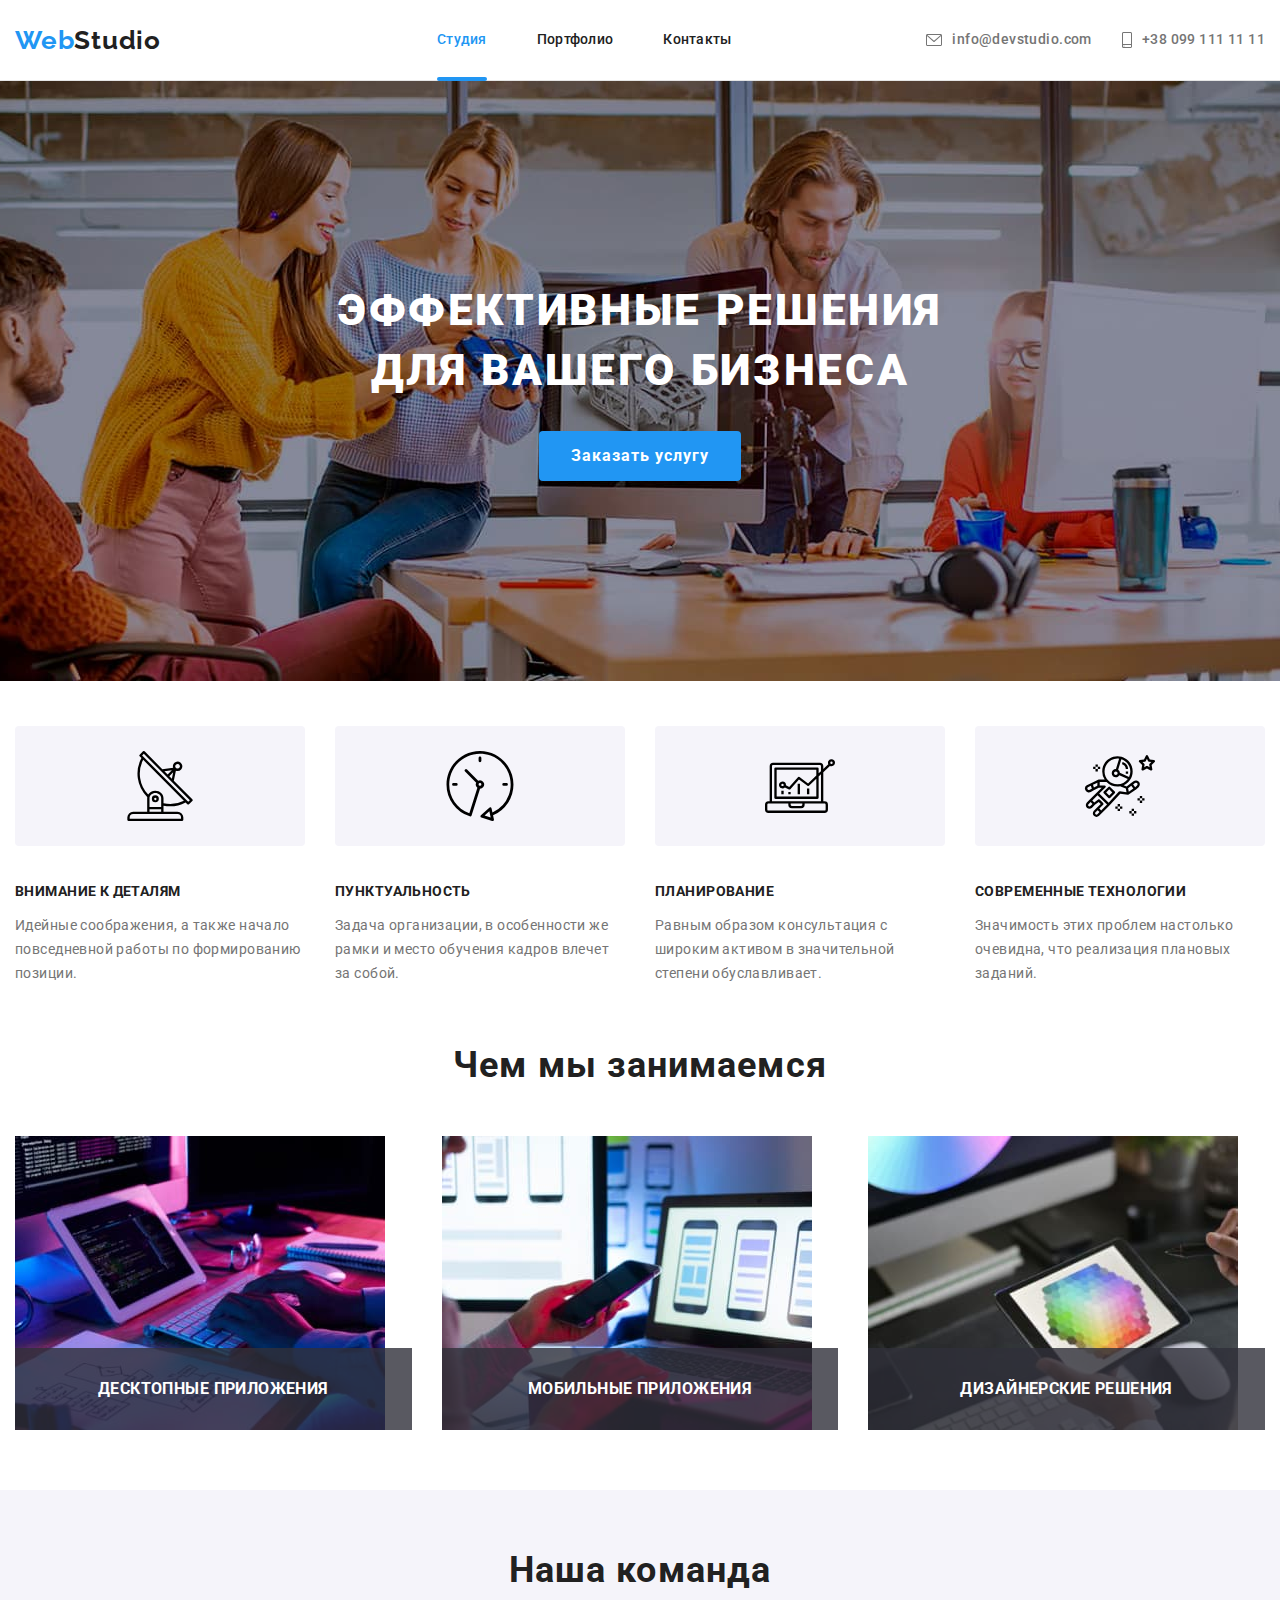
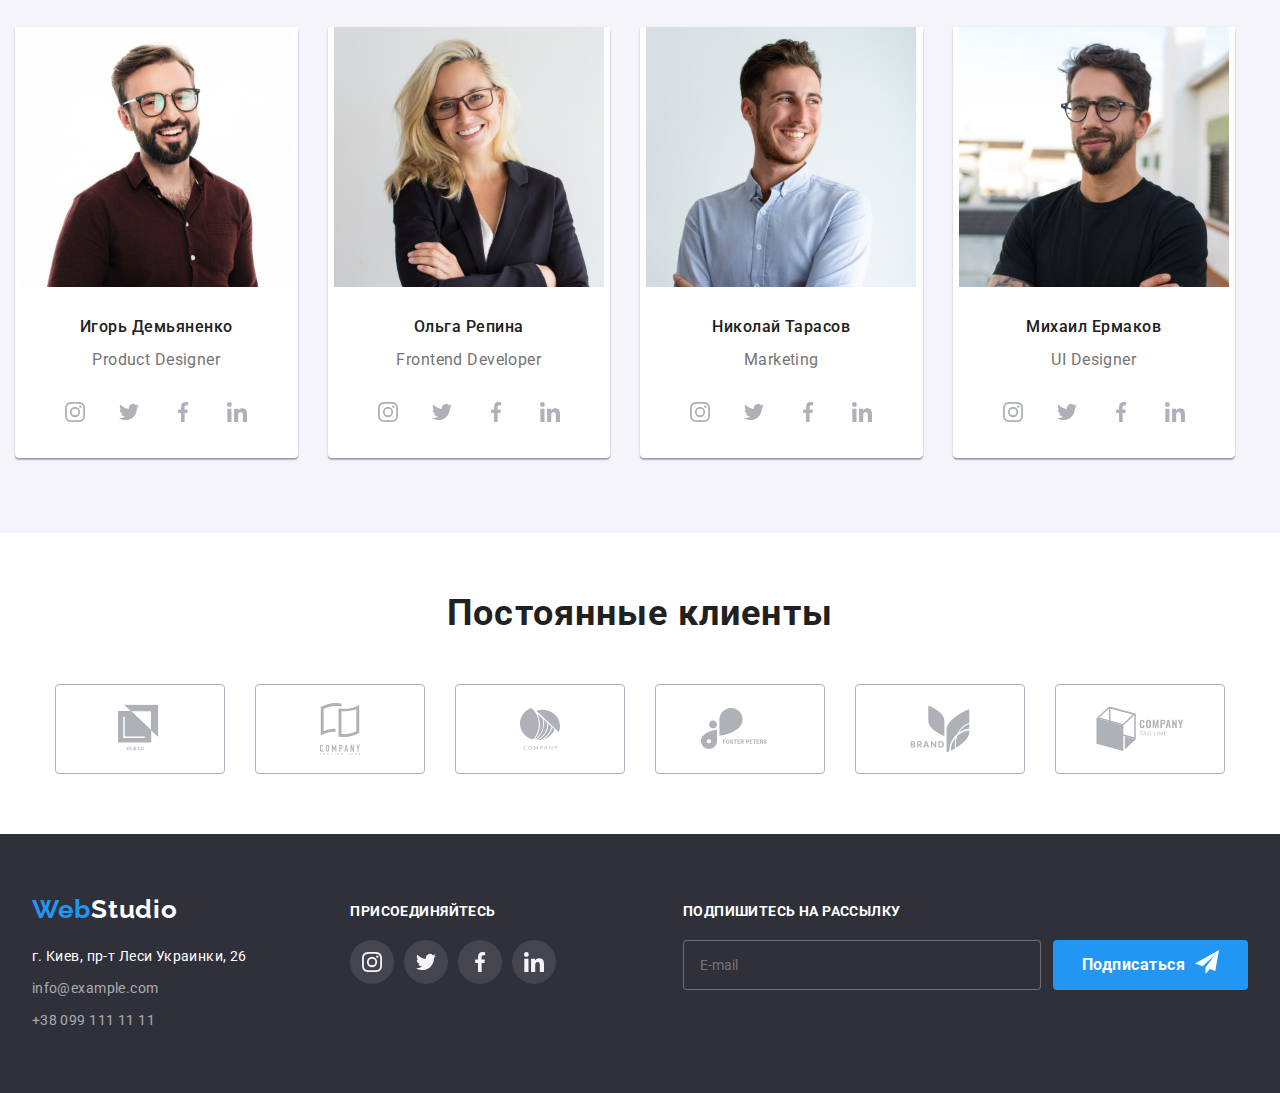
==== commit 09f4fbc0: "hw-07" ====
--- a/index.html
+++ b/index.html
@@ -148,38 +148,19 @@
       <div class="container">
         <h2 class="service__title section-title">Чем мы занимаемся</h2>
         <ul class="service__list list">
-          <li class="service__item item">
+          <li class="service__item item img">
             <h3 class="service__text">ДЕСКТОПНЫЕ ПРИЛОЖЕНИЯ</h3>
-            <picture>
-              <source media="(min-width: 1200px)" 
-                srcset="./images/desktop/21-370x294.jpg 1x, 
-                        ./images/desktop/21-370x294@2.jpg 2x" />
-              <img src="./images/desktop/21-370x294.jpg" 
-                   alt="Программист за работой, использует планшет, рукопись, набирая команды на клавиатуре."
-                   width="370" />
-            </picture>
-          </li>
-          <li class="service__item item">
+            <img src="./images/21.jpg" alt="Программист за работой, использует планшет, рукопись, набирая команды на клавиатуре."
+              width="370" />
+          </li>
+          <li class="service__item item img">
             <h3 class="service__text">МОБИЛЬНЫЕ ПРИЛОЖЕНИЯ</h3>
-            <picture>
-              <source media="(min-width: 1200px)"
-                srcset="./images/desktop/22-370x294.jpg 1x, 
-                        ./images/desktop/22-370x294@2x.jpg 2x" />
-              <img src="./images/desktop/22-370x294.jpg" 
-                   alt="Человек держит в руках айфон и работает на ноутбуке."
-                   width="370" />
-            </picture>
-          </li>
-          <li class="service__item item">
+            <img src="./images/22.jpg" alt="Человек держит в руках айфон и работает на ноутбуке." width="370" />
+          </li>
+          <li class="service__item item img">
             <h3 class="service__text">ДИЗАЙНЕРСКИЕ РЕШЕНИЯ</h3>
-            <picture>
-              <source media="(min-width: 1200px)"
-                srcset="./images/desktop/23-370x294.jpg 1x, 
-                        ./images/desktop/23-370x294@2x.jpg 2x" />
-              <img src="./images/desktop/23-370x294.jpg"  
-                   alt="Дизайнер держит в руках планшет и выбирает цвет из изображенной палитры цветов."
-                   width="370" /> 
-            </picture>
+            <img src="./images/23.jpg" alt="Дизайнер держит в руках планшет и выбирает цвет из изображенной палитры цветов."
+              width="370" />
           </li>
         </ul>
       </div>
@@ -190,17 +171,9 @@
       <div class="container">
         <h2 class="team__title section-title">Наша команда</h2>
         <ul class="team__list list">
-          <li class="team__item item">
-
-            <picture>
-              <source media="(min-width: 1200px)" srcset="./images/desktop/31-270x260.jpg 1x, 
-                                                          ./images/desktop/31-270x260@3x.jpg 2x" />
-              <source media="(min-width: 768px)" srcset="./images/tablet/31-354x374.jpg 1x, 
-                                                         ./images/tablet/31-354x374@2x.jpg 2x" />
-              <source media="(min-width: 480px)" srcset="./images/mobile/31-450x460.jpg 1x, 
-                                                         ./images/mobile/31-450x460@2x.jpg 2x" />
-              <img class="team__portrait" src="./images/desktop/31-270x260.jpg" alt="Игорь Демьяненко" />
-            </picture>
+          <li class="team__item item img">
+
+            <img src="./images/31.jpg" alt="Фотография Игоря Демяненко Product Designer." width="270" />
 
             <h3 class="team__name list">Игорь Демьяненко</h3>
             <p class="team__function list" lang="en">Product Designer</p>
@@ -235,16 +208,8 @@
               </li>
             </ul>
           </li>
-          <li class="team__item item">
-             <picture>
-              <source media="(min-width: 1200px)" srcset="./images/desktop/32-270x260.jpg 1x, 
-                                                          ./images/desktop/32-270x260@3x.jpg 2x" />
-              <source media="(min-width: 768px)" srcset="./images/tablet/32-354x374.jpg 1x, 
-                                                         ./images/tablet/32-354x374@2x.jpg 2x" />
-              <source media="(min-width: 480px)" srcset="./images/mobile/32-450x460.jpg 1x, 
-                                                         ./images/mobile/32-450x460@2x.jpg 2x" />
-              <img class="team__portrait" src="./images/desktop/32-270x260.jpg" alt="Ольга Репина" />
-             </picture>
+          <li class="team__item item img">
+            <img src="./images/32.jpg" alt="Фотография Ольги Репиной Frontend Developer." width="270" />
             <h3 class="team__name list">Ольга Репина</h3>
             <p class="team__function list" lang="en">Frontend Developer</p>
             <ul class="team__social social list">
@@ -278,16 +243,8 @@
               </li>
             </ul>
           </li>
-          <li class="team__item">
-            <picture>
-              <source media="(min-width: 1200px)" srcset="./images/desktop/33-270x260.jpg 1x, 
-                                                          ./images/desktop/33-270x260@3x.jpg 2x" />
-              <source media="(min-width: 768px)" srcset="./images/tablet/33-354x374.jpg 1x, 
-                                                         ./images/tablet/33-354x374@2x.jpg 2x" />
-              <source media="(min-width: 480px)" srcset="./images/mobile/33-450x460.jpg 1x, 
-                                                         ./images/mobile/33-450x460@2x.jpg 2x" />
-              <img class="team__portrait" src="./images/desktop/33-270x260.jpg" alt="Николай Тарасов" />
-            </picture>
+          <li class="team__item item img">
+            <img src="./images/33.jpg" alt="Фотография Николая Тарасова Marketing." width="270" />
 
             <h3 class="team__name list">Николай Тарасов</h3>
             <p class="team__function list" lang="en">Marketing</p>
@@ -322,16 +279,8 @@
               </li>
             </ul>
           </li>
-          <li class="team__item">
-            <picture>
-              <source media="(min-width: 1200px)" srcset="./images/desktop/34-270x260.jpg 1x, 
-                                                          ./images/desktop/34-270x260@3x.jpg 2x" />
-              <source media="(min-width: 768px)" srcset="./images/tablet/34-354x374.jpg 1x, 
-                                                         ./images/tablet/34-354x374@2x.jpg 2x" />
-              <source media="(min-width: 480px)" srcset="./images/mobile/34-450x460.jpg 1x, 
-                                                         ./images/mobile/34-450x460@2x.jpg 2x" />
-              <img class="team__portrait" src="./images/desktop/34-270x260.jpg" alt="Михаил Ермаков" />
-            </picture>
+          <li class="team__item item img">
+            <img src="./images/34.jpg" alt="Фотография Михаила Ермакова UI Designer." width="270" />
             <h3 class="team__name list">Михаил Ермаков</h3>
             <p class="team__function list" lang="en">UI Designer</p>
             <ul class="team__social social list">
--- a/css/main.min.css
+++ b/css/main.min.css
@@ -1,2 +1,2 @@
-.team__title,.clients__title{margin-top:0;margin-bottom:50px}.service,.team,.clients,.footer{padding-top:60px;padding-bottom:60px}.clients__icon{top:50%;left:50%;-webkit-transform:translate(-50%, -50%);transform:translate(-50%, -50%)}/*! modern-normalize v0.7.0 | MIT License | https://github.com/sindresorhus/modern-normalize */html{-webkit-box-sizing:border-box;box-sizing:border-box}*,::after,::before{-webkit-box-sizing:inherit;box-sizing:inherit}:root{-moz-tab-size:4;-o-tab-size:4;tab-size:4}html{line-height:1.15;-webkit-text-size-adjust:100%}body{margin:0}body{font-family:system-ui, -apple-system, "Segoe UI", Roboto, Helvetica, Arial, sans-serif, "Apple Color Emoji", "Segoe UI Emoji"}hr{height:0}abbr[title]{-webkit-text-decoration:underline dotted;text-decoration:underline dotted}b,strong{font-weight:bolder}code,kbd,pre,samp{font-family:ui-monospace, SFMono-Regular, Consolas, "Liberation Mono", Menlo, monospace;font-size:1em}small{font-size:80%}sub,sup{font-size:75%;line-height:0;position:relative;vertical-align:baseline}sub{bottom:-0.25em}sup{top:-0.5em}button,input,optgroup,select,textarea{font-family:inherit;font-size:100%;line-height:1.15;margin:0}button,select{text-transform:none}[type="button"],[type="reset"],[type="submit"],button{-webkit-appearance:button}[type="button"]::-moz-focus-inner,[type="reset"]::-moz-focus-inner,[type="submit"]::-moz-focus-inner,button::-moz-focus-inner{border-style:none;padding:0}[type="button"]:-moz-focusring,[type="reset"]:-moz-focusring,[type="submit"]:-moz-focusring,button:-moz-focusring{outline:1px dotted ButtonText}legend{padding:0}progress{vertical-align:baseline}[type="number"]::-webkit-inner-spin-button,[type="number"]::-webkit-outer-spin-button{height:auto}[type="search"]{-webkit-appearance:textfield;outline-offset:-2px}[type="search"]::-webkit-search-decoration{-webkit-appearance:none}::-webkit-file-upload-button{-webkit-appearance:button;font:inherit}summary{display:list-item}*::-moz-selection{background:transparent}*::selection{background:transparent}body{font-size:14px;font-weight:400;line-height:1.71;letter-spacing:.03em;position:relative;font-family:"Roboto", sans-serif;background-color:#fff;color:#757575}img,picture{display:block;max-width:100%;height:auto}.is-hidden{opacity:0;pointer-events:none}.visually-hidden{position:absolute;width:1px;height:1px;margin:-1px;padding:0;border:0;overflow:hidden;clip:rect(0 0 0 0)}.link{text-decoration:none;display:block;color:inherit;font-style:normal}.list{list-style:none;margin:0;padding:0}.accent{color:#2196f3}.container{width:100%;margin-left:auto;margin-right:auto;padding-left:15px;padding-right:15px}.section-title{font-size:36px;font-weight:700;line-height:1.16;letter-spacing:.03em;color:#212121;text-align:center}.logo{font-size:26px;font-weight:700;line-height:1.17;letter-spacing:.03em;color:#212121;font-family:Raleway, sans-serif;text-decoration:none}.social{display:-webkit-box;display:-ms-flexbox;display:flex;-webkit-box-pack:center;-ms-flex-pack:center;justify-content:center;-webkit-box-align:center;-ms-flex-align:center;align-items:center;-webkit-transition:background-color 0.25s cubic-bezier(0.4, 0, 0.2, 1);transition:background-color 0.25s cubic-bezier(0.4, 0, 0.2, 1)}.social__item:not(:last-child){margin-right:10px}.social__link{display:-webkit-box;display:-ms-flexbox;display:flex;-webkit-box-pack:center;-ms-flex-pack:center;justify-content:center;-webkit-box-align:center;-ms-flex-align:center;align-items:center;-webkit-transition:background 0.25s cubic-bezier(0.4, 0, 0.2, 1);transition:background 0.25s cubic-bezier(0.4, 0, 0.2, 1);width:44px;height:44px;border-radius:50%;background-repeat:no-repeat;background-position:center}.social__link--grey{background:rgba(255,255,255,0.1)}.social__link:hover,.social__link:focus{background-color:#2196f3}.social__icon{-webkit-transition:fill 0.25s cubic-bezier(0.4, 0, 0.2, 1);transition:fill 0.25s cubic-bezier(0.4, 0, 0.2, 1);width:20px;height:20px;fill:#AFB1B8}.social__icon--white{fill:#f5f4fa}.social__link:hover .social__icon--white-hover,.social__link:focus .social__icon--white-hover{fill:#f5f4fa}.site-nav{font-size:14px;font-weight:500;line-height:1.14;letter-spacing:.02em;display:none;color:#212121;width:100%;display:-webkit-box;display:-ms-flexbox;display:flex;-webkit-box-pack:justify;-ms-flex-pack:justify;justify-content:space-between;-webkit-box-align:center;-ms-flex-align:center;align-items:center}.site-nav__list{display:-webkit-box;display:-ms-flexbox;display:flex;-webkit-box-pack:justify;-ms-flex-pack:justify;justify-content:space-between;-webkit-box-align:center;-ms-flex-align:center;align-items:center}.site-nav__item:not(:last-child){margin-right:50px}.site-nav__link{padding-top:32px;padding-bottom:32px}.site-nav__link:hover,.site-nav__link:focus{color:#2196f3;cursor:pointer}.site-nav__link--accent{position:relative;color:#2196f3}.site-nav__link--accent::after{content:"";position:absolute;bottom:0;left:0;width:100%;height:4px;margin-bottom:-1px;background-color:#2196f3;border-radius:2px}.dropbox{-webkit-transition:opacity 0.25s cubic-bezier(0.4, 0, 0.2, 1);transition:opacity 0.25s cubic-bezier(0.4, 0, 0.2, 1);position:fixed;top:0;left:0;width:100%;height:100%;z-index:100;background-color:rgba(0,0,0,0.1);overflow-y:scroll}.modal{-webkit-transition:-webkit-transform 0.25s cubic-bezier(0.4, 0, 0.2, 1);transition:-webkit-transform 0.25s cubic-bezier(0.4, 0, 0.2, 1);transition:transform 0.25s cubic-bezier(0.4, 0, 0.2, 1);transition:transform 0.25s cubic-bezier(0.4, 0, 0.2, 1), -webkit-transform 0.25s cubic-bezier(0.4, 0, 0.2, 1);position:absolute;width:528px;height:609px;margin-right:auto;margin-left:auto;padding:40px;-webkit-box-shadow:0px 1px 3px rgba(0,0,0,0.12),0px 1px 1px rgba(0,0,0,0.14),0px 2px 1px rgba(0,0,0,0.2);box-shadow:0px 1px 3px rgba(0,0,0,0.12),0px 1px 1px rgba(0,0,0,0.14),0px 2px 1px rgba(0,0,0,0.2);border-radius:4px;background-color:#fff}.modal__close-btn{position:absolute;right:8px;top:8px;width:30px;height:30px;border-radius:50%;cursor:pointer;border:1px solid #AFB1B8;background-color:#fff;outline:transparent}.modal__icon{position:absolute;top:50%;left:50%;-webkit-transform:translate(-50%, -50%);transform:translate(-50%, -50%);width:18px;height:186px}.modal__close-btn:focus .modal__icon,.modal__close-btn:hover .modal__icon{fill:#2196f3}@media screen and (max-height: 609px){.modal{position:relative;top:15px}}@media screen and (min-height: 610px){.modal{top:50%;left:50%;-webkit-transform:translate(-50%, -50%);transform:translate(-50%, -50%)}}.is-hidden .modal{-webkit-transform:translate(-50%, 100%);transform:translate(-50%, 100%)}@media screen and (max-height: 609px){.is-hidden .modal{-webkit-transform:translate(0, 100%);transform:translate(0, 100%)}}.form{display:-webkit-box;display:-ms-flexbox;display:flex;-webkit-box-pack:start;-ms-flex-pack:start;justify-content:flex-start;-webkit-box-align:start;-ms-flex-align:start;align-items:start;font-size:14px;font-weight:400;line-height:1.71;letter-spacing:.03em;-webkit-box-orient:vertical;-webkit-box-direction:normal;-ms-flex-direction:column;flex-direction:column}.form__title{font-size:20px;font-weight:700;line-height:1.5;letter-spacing:.03em;margin-top:0;margin-bottom:12px;text-align:center;color:#212121}.form__field{position:relative;margin-bottom:10px;width:448px}.form--comment{margin-bottom:20px}.form__input{display:block;width:100%;height:40px;padding:12px 16px;padding-left:42px;margin-top:4px;border:1px solid #AFB1B8;border-radius:4px;outline:none}.form__input:focus{border:1px solid #2196f3}.form__input--textarea{padding-left:12px;resize:none;height:120px;overflow:auto;font-size:14px}.form__icon{position:absolute;bottom:11px;left:12px;width:18px;height:18px;fill:#212121;background-color:#fff;-webkit-filter:drop-shadow(0px 4px 4px rgba(0,0,0,0.25));filter:drop-shadow(0px 4px 4px rgba(0,0,0,0.25))}.form__input:focus+.form__icon{fill:#2196f3;-webkit-filter:none;filter:none}.form__button{padding:10px 55px;background-color:#2196f3;border:0;border-radius:4px;cursor:pointer;font-size:16px;font-weight:700;line-height:1.87;letter-spacing:.06em;margin:auto;color:#fff;font-family:inherit;cursor:pointer}.form .butn-shedow{-webkit-filter:drop-shadow(0px 4px 4px #E5E5E5);filter:drop-shadow(0px 4px 4px #E5E5E5)}.form__input--textarea::-webkit-input-placeholder{font-size:14px;color:#AFB1B8}.form__input--textarea:-ms-input-placeholder{font-size:14px;color:#AFB1B8}.form__input--textarea::-ms-input-placeholder{font-size:14px;color:#AFB1B8}.form__input--textarea::placeholder{font-size:14px;color:#AFB1B8}.policy{display:-webkit-box;display:-ms-flexbox;display:flex;-webkit-box-pack:center;-ms-flex-pack:center;justify-content:center;-webkit-box-align:center;-ms-flex-align:center;align-items:center}.policy__icon-check{position:static;width:16px;height:15px;margin-right:8px;margin-left:12px;border-radius:2px;border:2px solid #212121;background-color:#fff;fill:#fff;stroke:#fff;stroke-width:0.2}.policy__checkbox:checked+.policy__icon-check{background-color:#2196f3;border-color:#2196f3}.policy--margin{margin-bottom:30px}.color-contract{color:#2196f3;margin-left:4px}.burger-menu{z-index:2}.site-header{display:-webkit-box;display:-ms-flexbox;display:flex;-webkit-box-pack:justify;-ms-flex-pack:justify;justify-content:space-between;-webkit-box-align:center;-ms-flex-align:center;align-items:center;border-bottom:1px solid #E5E5E5;position:relative}.site-header__logo{margin-right:276px;padding-top:16px;padding-bottom:16px}.site-header__contacts{display:-webkit-box;display:-ms-flexbox;display:flex;-webkit-box-pack:justify;-ms-flex-pack:justify;justify-content:space-between;-webkit-box-align:start;-ms-flex-align:start;align-items:start}.site-header__item:not(:last-child){margin-right:30px;margin-bottom:0}.site-header__link{font-size:14px;font-weight:500;line-height:1.14;letter-spacing:.03em;-webkit-transition:color 0.25s cubic-bezier(0.4, 0, 0.2, 1);transition:color 0.25s cubic-bezier(0.4, 0, 0.2, 1);padding-top:32px;padding-bottom:32px;color:#757575}.site-header__icon{margin-right:10px;fill:#757575}.site-header__link{display:-webkit-box;display:-ms-flexbox;display:flex;-webkit-box-pack:center;-ms-flex-pack:center;justify-content:center;-webkit-box-align:center;-ms-flex-align:center;align-items:center}.site-header__link:hover,.site-header__link:focus{color:#2196f3;cursor:pointer}.site-header__link:hover .site-header__icon,.site-header__link:focus .site-header__icon{fill:#2196f3}.site-header__icon--phone{width:10px;height:16px}.site-header__icon--mail{width:16px;height:12px}.hero{display:-webkit-box;display:-ms-flexbox;display:flex;-webkit-box-pack:center;-ms-flex-pack:center;justify-content:center;-webkit-box-align:center;-ms-flex-align:center;align-items:center;max-width:1600px;height:600px;margin-right:auto;margin-left:auto;text-align:center;background-color:#f5f4fa;background-position:center;background-size:cover;background-image:url(../images/desktop/main-jpeg-1600x600.jpg),-webkit-gradient(linear, left top, right top, from(rgba(33,38,48,0.5)), to(rgba(23,23,46,0.3)));background-image:url(../images/desktop/main-jpeg-1600x600.jpg),linear-gradient(to right, rgba(33,38,48,0.5), rgba(23,23,46,0.3))}.hero__container{display:-webkit-box;display:-ms-flexbox;display:flex;-webkit-box-pack:center;-ms-flex-pack:center;justify-content:center;-webkit-box-align:center;-ms-flex-align:center;align-items:center;-webkit-box-orient:vertical;-webkit-box-direction:normal;-ms-flex-direction:column;flex-direction:column;max-width:696px}.hero__title{font-size:44px;font-weight:900;line-height:1.36;letter-spacing:.06em;display:inline-block;margin-bottom:30px;color:#fff;max-width:696px}.hero__btn{padding:10px 32px;background-color:#2196f3;border:0;border-radius:4px;cursor:pointer;font-size:16px;font-weight:700;line-height:1.87;letter-spacing:.06em;color:#fff;font-family:inherit}.advantages{padding-top:60px}.advantages__list{display:-webkit-box;display:-ms-flexbox;display:flex;-webkit-box-pack:start;-ms-flex-pack:start;justify-content:flex-start;-webkit-box-align:stretch;-ms-flex-align:stretch;align-items:stretch;-ms-flex-wrap:wrap;flex-wrap:wrap;margin:-15px}.advantages__item{width:450px;margin-right:auto;margin-left:auto;width:calc((100% - 30px * 4) / 4)}.advantages__icon{width:100%;height:120px;padding:25px 100px;margin-bottom:30px;border-radius:4px;background-color:#f5f4fa}.advantages__title{font-size:14px;font-weight:700;line-height:1.14;letter-spacing:.03em;margin-top:0px;margin-bottom:10px;color:#212121}.service__list{display:-webkit-box;display:-ms-flexbox;display:flex;-webkit-box-pack:center;-ms-flex-pack:center;justify-content:center;-webkit-box-align:stretch;-ms-flex-align:stretch;align-items:stretch;-ms-flex-wrap:wrap;flex-wrap:wrap;margin:-15px}.service__item{width:calc((100% - 30px * 3) / 3);position:relative;margin:15px}.service__title{margin-top:0;margin-bottom:50px}.service__text{position:absolute;display:block;left:0;bottom:0;margin-top:0;margin-bottom:0;padding-bottom:27px;padding-top:27px;width:100%;text-align:center;color:#fff;background:rgba(47,48,58,0.8)}.team{min-width:480px;background-color:#f5f4fa;font-size:16px}.team__list{display:block;width:100%;display:-webkit-box;display:-ms-flexbox;display:flex;-webkit-box-pack:start;-ms-flex-pack:start;justify-content:flex-start;-webkit-box-align:start;-ms-flex-align:start;align-items:flex-start;-ms-flex-wrap:wrap;flex-wrap:wrap;margin:-15px}.team__item{display:-webkit-box;display:-ms-flexbox;display:flex;-webkit-box-pack:start;-ms-flex-pack:start;justify-content:flex-start;-webkit-box-align:center;-ms-flex-align:center;align-items:center;-webkit-box-orient:vertical;-webkit-box-direction:normal;-ms-flex-direction:column;flex-direction:column;width:calc((100% - 30px * 4) / 4);margin-right:auto;margin-left:auto;-webkit-box-shadow:0px 1px 3px rgba(0,0,0,0.12),0px 1px 1px rgba(0,0,0,0.14),0px 2px 1px rgba(0,0,0,0.2);box-shadow:0px 1px 3px rgba(0,0,0,0.12),0px 1px 1px rgba(0,0,0,0.14),0px 2px 1px rgba(0,0,0,0.2);border-radius:0px 0px 4px 4px;background-color:#fff}.team__item:not(:last-child){margin-bottom:30px}.team__name{font-size:16px;font-weight:500;line-height:1.19;letter-spacing:.03em;margin-top:30px;margin-bottom:10px;color:#212121;text-align:center}.team__social{margin-top:16px;margin-bottom:24px}.clients__list{display:-webkit-box;display:-ms-flexbox;display:flex;-webkit-box-pack:center;-ms-flex-pack:center;justify-content:center;-webkit-box-align:center;-ms-flex-align:center;align-items:center;-ms-flex-wrap:wrap;flex-wrap:wrap;margin:-15px}.clients__item{margin:15px}.clients__link{-webkit-transition:background 0.25s cubic-bezier(0.4, 0, 0.2, 1);transition:background 0.25s cubic-bezier(0.4, 0, 0.2, 1);position:relative;width:170px;height:90px;border:1px solid #AFB1B8;border-radius:4px}.clients__link:hover,.clients__link:focus{border-color:#2196f3}.clients__icon{-webkit-transition:fill 0.25s cubic-bezier(0.4, 0, 0.2, 1);transition:fill 0.25s cubic-bezier(0.4, 0, 0.2, 1);position:absolute;fill:#AFB1B8}.clients__link:hover .clients__icon,.clients__link:focus .clients__icon{fill:#2196f3}.clients__item:nth-child(1) .clients__icon{width:44px;height:49px}.clients__item:nth-child(2) .clients__icon{width:40px;height:52px}.clients__item:nth-child(3) .clients__icon{width:41px;height:42px}.clients__item:nth-child(4) .clients__icon{width:79px;height:42px}.clients__item:nth-child(5) .clients__icon{width:59px;height:47px}.clients__item:nth-child(6) .clients__icon{width:88px;height:45px}.footer{color:rgba(255,255,255,0.6);background-color:#2f303a}.footer__container{display:-webkit-box;display:-ms-flexbox;display:flex;-ms-flex-pack:distribute;justify-content:space-around;-webkit-box-align:start;-ms-flex-align:start;align-items:start;-ms-flex-wrap:wrap;flex-wrap:wrap}.footer__contacts{display:-webkit-box;display:-ms-flexbox;display:flex;-webkit-box-pack:center;-ms-flex-pack:center;justify-content:center;-webkit-box-align:stretch;-ms-flex-align:stretch;align-items:stretch;-webkit-box-orient:vertical;-webkit-box-direction:normal;-ms-flex-direction:column;flex-direction:column}.footer__logo{margin-bottom:20px;color:#fff;text-align:left}.footer__address{margin-right:70px;margin-bottom:0;text-align:left}.footer__social{-webkit-box-orient:vertical;-webkit-box-direction:normal;-ms-flex-direction:column;flex-direction:column;display:-webkit-box;display:-ms-flexbox;display:flex;-webkit-box-pack:start;-ms-flex-pack:start;justify-content:flex-start;-webkit-box-align:stretch;-ms-flex-align:stretch;align-items:stretch;margin-bottom:0;margin-right:93px;margin-top:10px}.footer__title{font-size:14px;font-weight:700;line-height:1.14;letter-spacing:.03em;margin-bottom:20px;color:#fff;text-transform:uppercase}.footer__link:hover,.footer__link:focus{color:#2196f3;cursor:pointer}.footer__link--white{color:#fff}.footer__link:not(:last-child){margin-bottom:8px}.footer__subscribe{display:-webkit-box;display:-ms-flexbox;display:flex;-webkit-box-pack:start;-ms-flex-pack:start;justify-content:flex-start;-webkit-box-align:stretch;-ms-flex-align:stretch;align-items:stretch;-webkit-box-orient:vertical;-webkit-box-direction:normal;-ms-flex-direction:column;flex-direction:column;margin-top:10px}.footer__form{display:-webkit-box;display:-ms-flexbox;display:flex;-webkit-box-pack:center;-ms-flex-pack:center;justify-content:center;-webkit-box-align:center;-ms-flex-align:center;align-items:center;-webkit-box-orient:vertical;-webkit-box-direction:normal;-ms-flex-direction:column;flex-direction:column;width:100%;display:flex;-webkit-box-pack:start;-ms-flex-pack:start;justify-content:flex-start;-webkit-box-align:stretch;-ms-flex-align:stretch;align-items:stretch;-ms-flex-direction:row;flex-direction:row}.footer__field{display:-webkit-box;display:-ms-flexbox;display:flex;-webkit-box-pack:center;-ms-flex-pack:center;justify-content:center;-webkit-box-align:center;-ms-flex-align:center;align-items:center;width:100%}.footer__input{width:358px;height:50px;margin-bottom:0;padding:15px 16px;color:inherit;border-radius:4px;border:1px solid rgba(255,255,255,0.3);background-color:#2f303a;margin-right:12px}.footer__btn{display:-webkit-box;display:-ms-flexbox;display:flex;-webkit-box-pack:center;-ms-flex-pack:center;justify-content:center;-webkit-box-align:start;-ms-flex-align:start;align-items:start;padding:10px 29px;background-color:#2196f3;border:0;border-radius:4px;cursor:pointer;font-size:16px;font-weight:700;line-height:1.87;letter-spacing:.03em;color:#fff;cursor:pointer}.footer__btn::after{content:"";display:inline-block;width:24px;height:24px;margin-left:10px;background-image:url(../images/icon-send.svg);background-repeat:no-repeat;background-position:center;background-size:contain}
+.team__title,.clients__title{margin-top:0;margin-bottom:50px}.service,.team,.clients,.footer{padding-top:60px;padding-bottom:60px}.clients__icon{top:50%;left:50%;-webkit-transform:translate(-50%, -50%);transform:translate(-50%, -50%)}/*! modern-normalize v0.7.0 | MIT License | https://github.com/sindresorhus/modern-normalize */html{-webkit-box-sizing:border-box;box-sizing:border-box}*,::after,::before{-webkit-box-sizing:inherit;box-sizing:inherit}:root{-moz-tab-size:4;-o-tab-size:4;tab-size:4}html{line-height:1.15;-webkit-text-size-adjust:100%}body{margin:0}body{font-family:system-ui, -apple-system, "Segoe UI", Roboto, Helvetica, Arial, sans-serif, "Apple Color Emoji", "Segoe UI Emoji"}hr{height:0}abbr[title]{-webkit-text-decoration:underline dotted;text-decoration:underline dotted}b,strong{font-weight:bolder}code,kbd,pre,samp{font-family:ui-monospace, SFMono-Regular, Consolas, "Liberation Mono", Menlo, monospace;font-size:1em}small{font-size:80%}sub,sup{font-size:75%;line-height:0;position:relative;vertical-align:baseline}sub{bottom:-0.25em}sup{top:-0.5em}button,input,optgroup,select,textarea{font-family:inherit;font-size:100%;line-height:1.15;margin:0}button,select{text-transform:none}[type="button"],[type="reset"],[type="submit"],button{-webkit-appearance:button}[type="button"]::-moz-focus-inner,[type="reset"]::-moz-focus-inner,[type="submit"]::-moz-focus-inner,button::-moz-focus-inner{border-style:none;padding:0}[type="button"]:-moz-focusring,[type="reset"]:-moz-focusring,[type="submit"]:-moz-focusring,button:-moz-focusring{outline:1px dotted ButtonText}legend{padding:0}progress{vertical-align:baseline}[type="number"]::-webkit-inner-spin-button,[type="number"]::-webkit-outer-spin-button{height:auto}[type="search"]{-webkit-appearance:textfield;outline-offset:-2px}[type="search"]::-webkit-search-decoration{-webkit-appearance:none}::-webkit-file-upload-button{-webkit-appearance:button;font:inherit}summary{display:list-item}*::-moz-selection{background:transparent}*::selection{background:transparent}body{font-size:14px;font-weight:400;line-height:1.71;letter-spacing:.03em;position:relative;font-family:"Roboto", sans-serif;background-color:#fff;color:#757575}img,picture{display:block;max-width:100%;height:auto}a{text-decoration:none}.is-hidden{opacity:0;pointer-events:none}.visually-hidden{position:absolute;width:1px;height:1px;margin:-1px;padding:0;border:0;overflow:hidden;clip:rect(0 0 0 0)}.link{text-decoration:none;display:block;color:inherit;font-style:normal}.list{list-style:none;margin:0;padding:0}.accent{color:#2196f3}.container{width:100%;margin-left:auto;margin-right:auto;padding-left:15px;padding-right:15px}.section-title{font-size:36px;font-weight:700;line-height:1.16;letter-spacing:.03em;color:#212121;text-align:center}.logo{font-size:26px;font-weight:700;line-height:1.17;letter-spacing:.03em;color:#212121;font-family:Raleway, sans-serif;text-decoration:none}.social{display:-webkit-box;display:-ms-flexbox;display:flex;-webkit-box-pack:center;-ms-flex-pack:center;justify-content:center;-webkit-box-align:center;-ms-flex-align:center;align-items:center;-webkit-transition:background-color 0.25s cubic-bezier(0.4, 0, 0.2, 1);transition:background-color 0.25s cubic-bezier(0.4, 0, 0.2, 1)}.social__item:not(:last-child){margin-right:10px}.social__link{display:-webkit-box;display:-ms-flexbox;display:flex;-webkit-box-pack:center;-ms-flex-pack:center;justify-content:center;-webkit-box-align:center;-ms-flex-align:center;align-items:center;-webkit-transition:background 0.25s cubic-bezier(0.4, 0, 0.2, 1);transition:background 0.25s cubic-bezier(0.4, 0, 0.2, 1);width:44px;height:44px;border-radius:50%;background-repeat:no-repeat;background-position:center}.social__link--grey{background:rgba(255,255,255,0.1)}.social__link:hover,.social__link:focus{background-color:#2196f3}.social__icon{-webkit-transition:fill 0.25s cubic-bezier(0.4, 0, 0.2, 1);transition:fill 0.25s cubic-bezier(0.4, 0, 0.2, 1);width:20px;height:20px;fill:#AFB1B8}.social__icon--white{fill:#f5f4fa}.social__link:hover .social__icon--white-hover,.social__link:focus .social__icon--white-hover{fill:#f5f4fa}.site-nav{font-size:14px;font-weight:500;line-height:1.14;letter-spacing:.02em;display:none;color:#212121;width:100%;display:-webkit-box;display:-ms-flexbox;display:flex;-webkit-box-pack:justify;-ms-flex-pack:justify;justify-content:space-between;-webkit-box-align:center;-ms-flex-align:center;align-items:center}.site-nav__list{display:-webkit-box;display:-ms-flexbox;display:flex;-webkit-box-pack:justify;-ms-flex-pack:justify;justify-content:space-between;-webkit-box-align:center;-ms-flex-align:center;align-items:center}.site-nav__item:not(:last-child){margin-right:50px}.site-nav__link{padding-top:32px;padding-bottom:32px}.site-nav__link:hover,.site-nav__link:focus{color:#2196f3;cursor:pointer}.site-nav__link--accent{position:relative;color:#2196f3}.site-nav__link--accent::after{content:"";position:absolute;bottom:0;left:0;width:100%;height:4px;margin-bottom:-1px;background-color:#2196f3;border-radius:2px}.dropbox{-webkit-transition:opacity 0.25s cubic-bezier(0.4, 0, 0.2, 1);transition:opacity 0.25s cubic-bezier(0.4, 0, 0.2, 1);position:fixed;top:0;left:0;width:100%;height:100%;z-index:100;background-color:rgba(0,0,0,0.1);overflow-y:scroll}.modal{-webkit-transition:-webkit-transform 0.25s cubic-bezier(0.4, 0, 0.2, 1);transition:-webkit-transform 0.25s cubic-bezier(0.4, 0, 0.2, 1);transition:transform 0.25s cubic-bezier(0.4, 0, 0.2, 1);transition:transform 0.25s cubic-bezier(0.4, 0, 0.2, 1), -webkit-transform 0.25s cubic-bezier(0.4, 0, 0.2, 1);position:absolute;width:528px;height:609px;margin-right:auto;margin-left:auto;padding:40px;-webkit-box-shadow:0px 1px 3px rgba(0,0,0,0.12),0px 1px 1px rgba(0,0,0,0.14),0px 2px 1px rgba(0,0,0,0.2);box-shadow:0px 1px 3px rgba(0,0,0,0.12),0px 1px 1px rgba(0,0,0,0.14),0px 2px 1px rgba(0,0,0,0.2);border-radius:4px;background-color:#fff}.modal__close-btn{position:absolute;right:8px;top:8px;width:30px;height:30px;border-radius:50%;cursor:pointer;border:1px solid #AFB1B8;background-color:#fff;outline:transparent}.modal__icon{position:absolute;top:50%;left:50%;-webkit-transform:translate(-50%, -50%);transform:translate(-50%, -50%);width:18px;height:186px}.modal__close-btn:focus .modal__icon,.modal__close-btn:hover .modal__icon{fill:#2196f3}@media screen and (max-height: 609px){.modal{position:relative;top:15px}}@media screen and (min-height: 610px){.modal{top:50%;left:50%;-webkit-transform:translate(-50%, -50%);transform:translate(-50%, -50%)}}.is-hidden .modal{-webkit-transform:translate(-50%, 100%);transform:translate(-50%, 100%)}@media screen and (max-height: 609px){.is-hidden .modal{-webkit-transform:translate(0, 100%);transform:translate(0, 100%)}}.form{display:-webkit-box;display:-ms-flexbox;display:flex;-webkit-box-pack:start;-ms-flex-pack:start;justify-content:flex-start;-webkit-box-align:start;-ms-flex-align:start;align-items:start;font-size:14px;font-weight:400;line-height:1.71;letter-spacing:.03em;-webkit-box-orient:vertical;-webkit-box-direction:normal;-ms-flex-direction:column;flex-direction:column}.form__title{font-size:20px;font-weight:700;line-height:1.5;letter-spacing:.03em;margin-top:0;margin-bottom:12px;text-align:center;color:#212121}.form__field{position:relative;margin-bottom:10px;width:448px}.form--comment{margin-bottom:20px}.form__input{display:block;width:100%;height:40px;padding:12px 16px;padding-left:42px;margin-top:4px;border:1px solid #AFB1B8;border-radius:4px;outline:none}.form__input:focus{border:1px solid #2196f3}.form__input--textarea{padding-left:12px;resize:none;height:120px;overflow:auto;font-size:14px}.form__icon{position:absolute;bottom:11px;left:12px;width:18px;height:18px;fill:#212121;background-color:#fff;-webkit-filter:drop-shadow(0px 4px 4px rgba(0,0,0,0.25));filter:drop-shadow(0px 4px 4px rgba(0,0,0,0.25))}.form__input:focus+.form__icon{fill:#2196f3;-webkit-filter:none;filter:none}.form__button{padding:10px 55px;background-color:#2196f3;border:0;border-radius:4px;cursor:pointer;font-size:16px;font-weight:700;line-height:1.87;letter-spacing:.06em;margin:auto;color:#fff;font-family:inherit;cursor:pointer}.form .butn-shedow{-webkit-filter:drop-shadow(0px 4px 4px #E5E5E5);filter:drop-shadow(0px 4px 4px #E5E5E5)}.form__input--textarea::-webkit-input-placeholder{font-size:14px;color:#AFB1B8}.form__input--textarea:-ms-input-placeholder{font-size:14px;color:#AFB1B8}.form__input--textarea::-ms-input-placeholder{font-size:14px;color:#AFB1B8}.form__input--textarea::placeholder{font-size:14px;color:#AFB1B8}.policy{display:-webkit-box;display:-ms-flexbox;display:flex;-webkit-box-pack:center;-ms-flex-pack:center;justify-content:center;-webkit-box-align:center;-ms-flex-align:center;align-items:center}.policy__icon-check{position:static;width:16px;height:15px;margin-right:8px;margin-left:12px;border-radius:2px;border:2px solid #212121;background-color:#fff;fill:#fff;stroke:#fff;stroke-width:0.2}.policy__checkbox:checked+.policy__icon-check{background-color:#2196f3;border-color:#2196f3}.policy--margin{margin-bottom:30px}.color-contract{color:#2196f3;margin-left:4px}.site-header{display:-webkit-box;display:-ms-flexbox;display:flex;-webkit-box-pack:justify;-ms-flex-pack:justify;justify-content:space-between;-webkit-box-align:center;-ms-flex-align:center;align-items:center;border-bottom:1px solid #E5E5E5;position:relative}.site-header__logo{margin-right:276px;padding-top:16px;padding-bottom:16px}.site-header__contacts{display:-webkit-box;display:-ms-flexbox;display:flex;-webkit-box-pack:justify;-ms-flex-pack:justify;justify-content:space-between;-webkit-box-align:start;-ms-flex-align:start;align-items:start}.site-header__item:not(:last-child){margin-right:30px;margin-bottom:0}.site-header__link{font-size:14px;font-weight:500;line-height:1.14;letter-spacing:.03em;-webkit-transition:color 0.25s cubic-bezier(0.4, 0, 0.2, 1);transition:color 0.25s cubic-bezier(0.4, 0, 0.2, 1);padding-top:32px;padding-bottom:32px;color:#757575}.site-header__icon{margin-right:10px;fill:#757575}.site-header__link{display:-webkit-box;display:-ms-flexbox;display:flex;-webkit-box-pack:center;-ms-flex-pack:center;justify-content:center;-webkit-box-align:center;-ms-flex-align:center;align-items:center}.site-header__link:hover,.site-header__link:focus{color:#2196f3;cursor:pointer}.site-header__link:hover .site-header__icon,.site-header__link:focus .site-header__icon{fill:#2196f3}.site-header__icon--phone{width:10px;height:16px}.site-header__icon--mail{width:16px;height:12px}.hero{display:-webkit-box;display:-ms-flexbox;display:flex;-webkit-box-pack:center;-ms-flex-pack:center;justify-content:center;-webkit-box-align:center;-ms-flex-align:center;align-items:center;max-width:1600px;height:600px;margin-right:auto;margin-left:auto;text-align:center;background-color:#f5f4fa;background-position:center;background-size:cover;background-image:url(../images/desktop/main-jpeg-1600x600.jpg),-webkit-gradient(linear, left top, right top, from(rgba(33,38,48,0.5)), to(rgba(23,23,46,0.3)));background-image:url(../images/desktop/main-jpeg-1600x600.jpg),linear-gradient(to right, rgba(33,38,48,0.5), rgba(23,23,46,0.3))}.hero__container{display:-webkit-box;display:-ms-flexbox;display:flex;-webkit-box-pack:center;-ms-flex-pack:center;justify-content:center;-webkit-box-align:center;-ms-flex-align:center;align-items:center;-webkit-box-orient:vertical;-webkit-box-direction:normal;-ms-flex-direction:column;flex-direction:column;max-width:696px}.hero__title{font-size:44px;font-weight:900;line-height:1.36;letter-spacing:.06em;display:inline-block;margin-bottom:30px;color:#fff;max-width:696px}.hero__btn{padding:10px 32px;background-color:#2196f3;border:0;border-radius:4px;cursor:pointer;font-size:16px;font-weight:700;line-height:1.87;letter-spacing:.06em;color:#fff;font-family:inherit}.advantages{padding-top:60px}.advantages__list{display:-webkit-box;display:-ms-flexbox;display:flex;-webkit-box-pack:start;-ms-flex-pack:start;justify-content:flex-start;-webkit-box-align:stretch;-ms-flex-align:stretch;align-items:stretch;-ms-flex-wrap:wrap;flex-wrap:wrap;margin:-15px}.advantages__item{width:450px;margin-right:auto;margin-left:auto;width:calc((100% - 30px * 4) / 4)}.advantages__icon{width:100%;height:120px;padding:25px 100px;margin-bottom:30px;border-radius:4px;background-color:#f5f4fa}.advantages__title{font-size:14px;font-weight:700;line-height:1.14;letter-spacing:.03em;margin-top:0px;margin-bottom:10px;color:#212121}.service__list{display:-webkit-box;display:-ms-flexbox;display:flex;-webkit-box-pack:center;-ms-flex-pack:center;justify-content:center;-webkit-box-align:stretch;-ms-flex-align:stretch;align-items:stretch;-ms-flex-wrap:wrap;flex-wrap:wrap;margin:-15px}.service__item{width:calc((100% - 30px * 3) / 3);position:relative;margin:15px}.service__title{margin-top:0;margin-bottom:50px}.service__text{position:absolute;display:block;left:0;bottom:0;margin-top:0;margin-bottom:0;padding-bottom:27px;padding-top:27px;width:100%;text-align:center;color:#fff;background:rgba(47,48,58,0.8)}.team{min-width:480px;background-color:#f5f4fa;font-size:16px}.team__list{display:block;width:100%;display:-webkit-box;display:-ms-flexbox;display:flex;-webkit-box-pack:start;-ms-flex-pack:start;justify-content:flex-start;-webkit-box-align:start;-ms-flex-align:start;align-items:flex-start;-ms-flex-wrap:wrap;flex-wrap:wrap;margin:-15px}.team__item{display:-webkit-box;display:-ms-flexbox;display:flex;-webkit-box-pack:start;-ms-flex-pack:start;justify-content:flex-start;-webkit-box-align:center;-ms-flex-align:center;align-items:center;-webkit-box-orient:vertical;-webkit-box-direction:normal;-ms-flex-direction:column;flex-direction:column;width:calc((100% - 30px * 4) / 4);margin-right:auto;margin-left:auto;-webkit-box-shadow:0px 1px 3px rgba(0,0,0,0.12),0px 1px 1px rgba(0,0,0,0.14),0px 2px 1px rgba(0,0,0,0.2);box-shadow:0px 1px 3px rgba(0,0,0,0.12),0px 1px 1px rgba(0,0,0,0.14),0px 2px 1px rgba(0,0,0,0.2);border-radius:0px 0px 4px 4px;background-color:#fff}.team__item:not(:last-child){margin-bottom:30px}.team__name{font-size:16px;font-weight:500;line-height:1.19;letter-spacing:.03em;margin-top:30px;margin-bottom:10px;color:#212121;text-align:center}.team__social{margin-top:16px;margin-bottom:24px}.clients__list{display:-webkit-box;display:-ms-flexbox;display:flex;-webkit-box-pack:center;-ms-flex-pack:center;justify-content:center;-webkit-box-align:center;-ms-flex-align:center;align-items:center;-ms-flex-wrap:wrap;flex-wrap:wrap;margin:-15px}.clients__item{margin:15px}.clients__link{-webkit-transition:background 0.25s cubic-bezier(0.4, 0, 0.2, 1);transition:background 0.25s cubic-bezier(0.4, 0, 0.2, 1);position:relative;width:170px;height:90px;border:1px solid #AFB1B8;border-radius:4px}.clients__link:hover,.clients__link:focus{border-color:#2196f3}.clients__icon{-webkit-transition:fill 0.25s cubic-bezier(0.4, 0, 0.2, 1);transition:fill 0.25s cubic-bezier(0.4, 0, 0.2, 1);position:absolute;fill:#AFB1B8}.clients__link:hover .clients__icon,.clients__link:focus .clients__icon{fill:#2196f3}.clients__item:nth-child(1) .clients__icon{width:44px;height:49px}.clients__item:nth-child(2) .clients__icon{width:40px;height:52px}.clients__item:nth-child(3) .clients__icon{width:41px;height:42px}.clients__item:nth-child(4) .clients__icon{width:79px;height:42px}.clients__item:nth-child(5) .clients__icon{width:59px;height:47px}.clients__item:nth-child(6) .clients__icon{width:88px;height:45px}.footer{color:rgba(255,255,255,0.6);background-color:#2f303a}.footer__container{display:-webkit-box;display:-ms-flexbox;display:flex;-ms-flex-pack:distribute;justify-content:space-around;-webkit-box-align:start;-ms-flex-align:start;align-items:start;-ms-flex-wrap:wrap;flex-wrap:wrap}.footer__contacts{display:-webkit-box;display:-ms-flexbox;display:flex;-webkit-box-pack:center;-ms-flex-pack:center;justify-content:center;-webkit-box-align:stretch;-ms-flex-align:stretch;align-items:stretch;-webkit-box-orient:vertical;-webkit-box-direction:normal;-ms-flex-direction:column;flex-direction:column}.footer__logo{margin-bottom:20px;color:#fff;text-align:left}.footer__address{margin-right:70px;margin-bottom:0;text-align:left}.footer__social{-webkit-box-orient:vertical;-webkit-box-direction:normal;-ms-flex-direction:column;flex-direction:column;display:-webkit-box;display:-ms-flexbox;display:flex;-webkit-box-pack:start;-ms-flex-pack:start;justify-content:flex-start;-webkit-box-align:stretch;-ms-flex-align:stretch;align-items:stretch;margin-bottom:0;margin-right:93px;margin-top:10px}.footer__title{font-size:14px;font-weight:700;line-height:1.14;letter-spacing:.03em;margin-bottom:20px;color:#fff;text-transform:uppercase}.footer__link:hover,.footer__link:focus{color:#2196f3;cursor:pointer}.footer__link--white{color:#fff}.footer__link:not(:last-child){margin-bottom:8px}.footer__subscribe{display:-webkit-box;display:-ms-flexbox;display:flex;-webkit-box-pack:start;-ms-flex-pack:start;justify-content:flex-start;-webkit-box-align:stretch;-ms-flex-align:stretch;align-items:stretch;-webkit-box-orient:vertical;-webkit-box-direction:normal;-ms-flex-direction:column;flex-direction:column;margin-top:10px}.footer__form{display:-webkit-box;display:-ms-flexbox;display:flex;-webkit-box-pack:center;-ms-flex-pack:center;justify-content:center;-webkit-box-align:center;-ms-flex-align:center;align-items:center;-webkit-box-orient:vertical;-webkit-box-direction:normal;-ms-flex-direction:column;flex-direction:column;width:100%;display:flex;-webkit-box-pack:start;-ms-flex-pack:start;justify-content:flex-start;-webkit-box-align:stretch;-ms-flex-align:stretch;align-items:stretch;-ms-flex-direction:row;flex-direction:row}.footer__field{display:-webkit-box;display:-ms-flexbox;display:flex;-webkit-box-pack:center;-ms-flex-pack:center;justify-content:center;-webkit-box-align:center;-ms-flex-align:center;align-items:center;width:100%}.footer__input{width:358px;height:50px;margin-bottom:0;padding:15px 16px;color:inherit;border-radius:4px;border:1px solid rgba(255,255,255,0.3);background-color:#2f303a;margin-right:12px}.footer__btn{display:-webkit-box;display:-ms-flexbox;display:flex;-webkit-box-pack:center;-ms-flex-pack:center;justify-content:center;-webkit-box-align:start;-ms-flex-align:start;align-items:start;padding:10px 29px;background-color:#2196f3;border:0;border-radius:4px;cursor:pointer;font-size:16px;font-weight:700;line-height:1.87;letter-spacing:.03em;color:#fff;cursor:pointer}.footer__btn::after{content:"";display:inline-block;width:24px;height:24px;margin-left:10px;background-image:url(../images/icon-send.svg);background-repeat:no-repeat;background-position:center;background-size:contain}
 /*# sourceMappingURL=main.min.css.map */